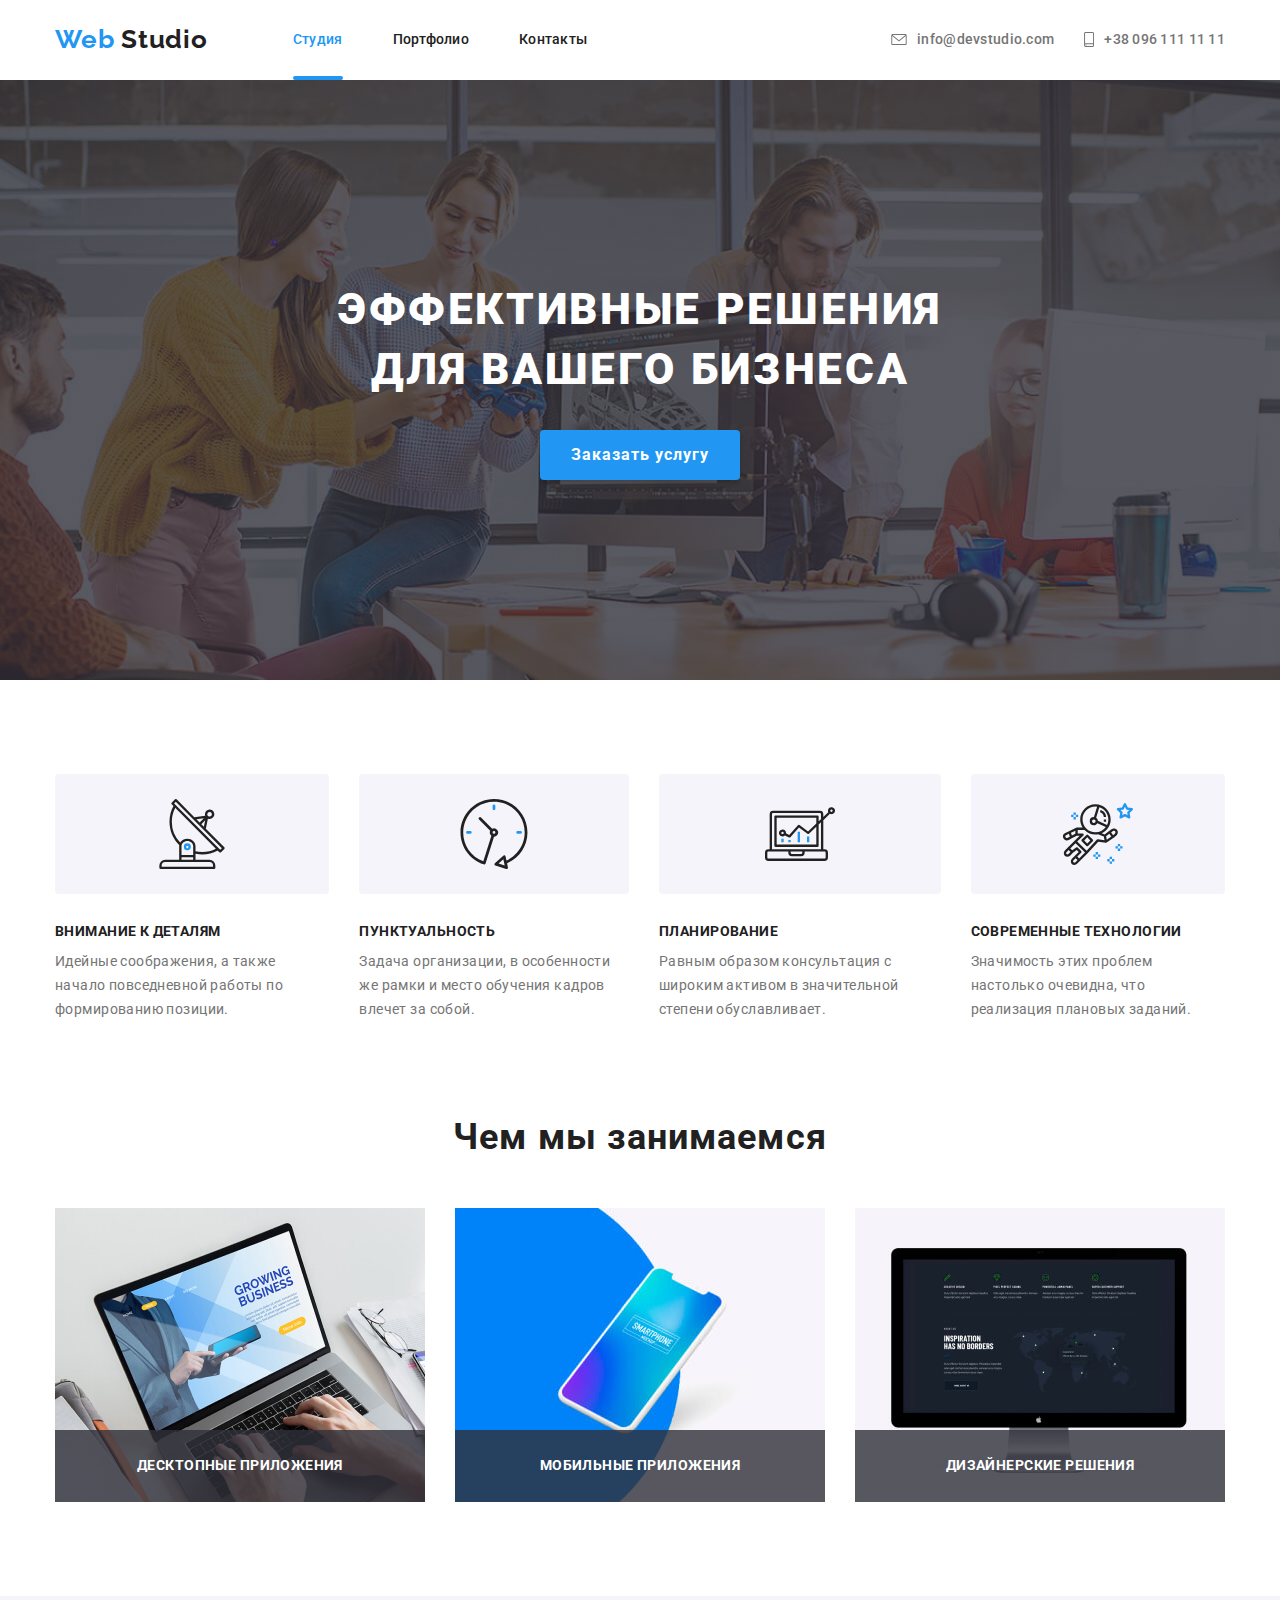
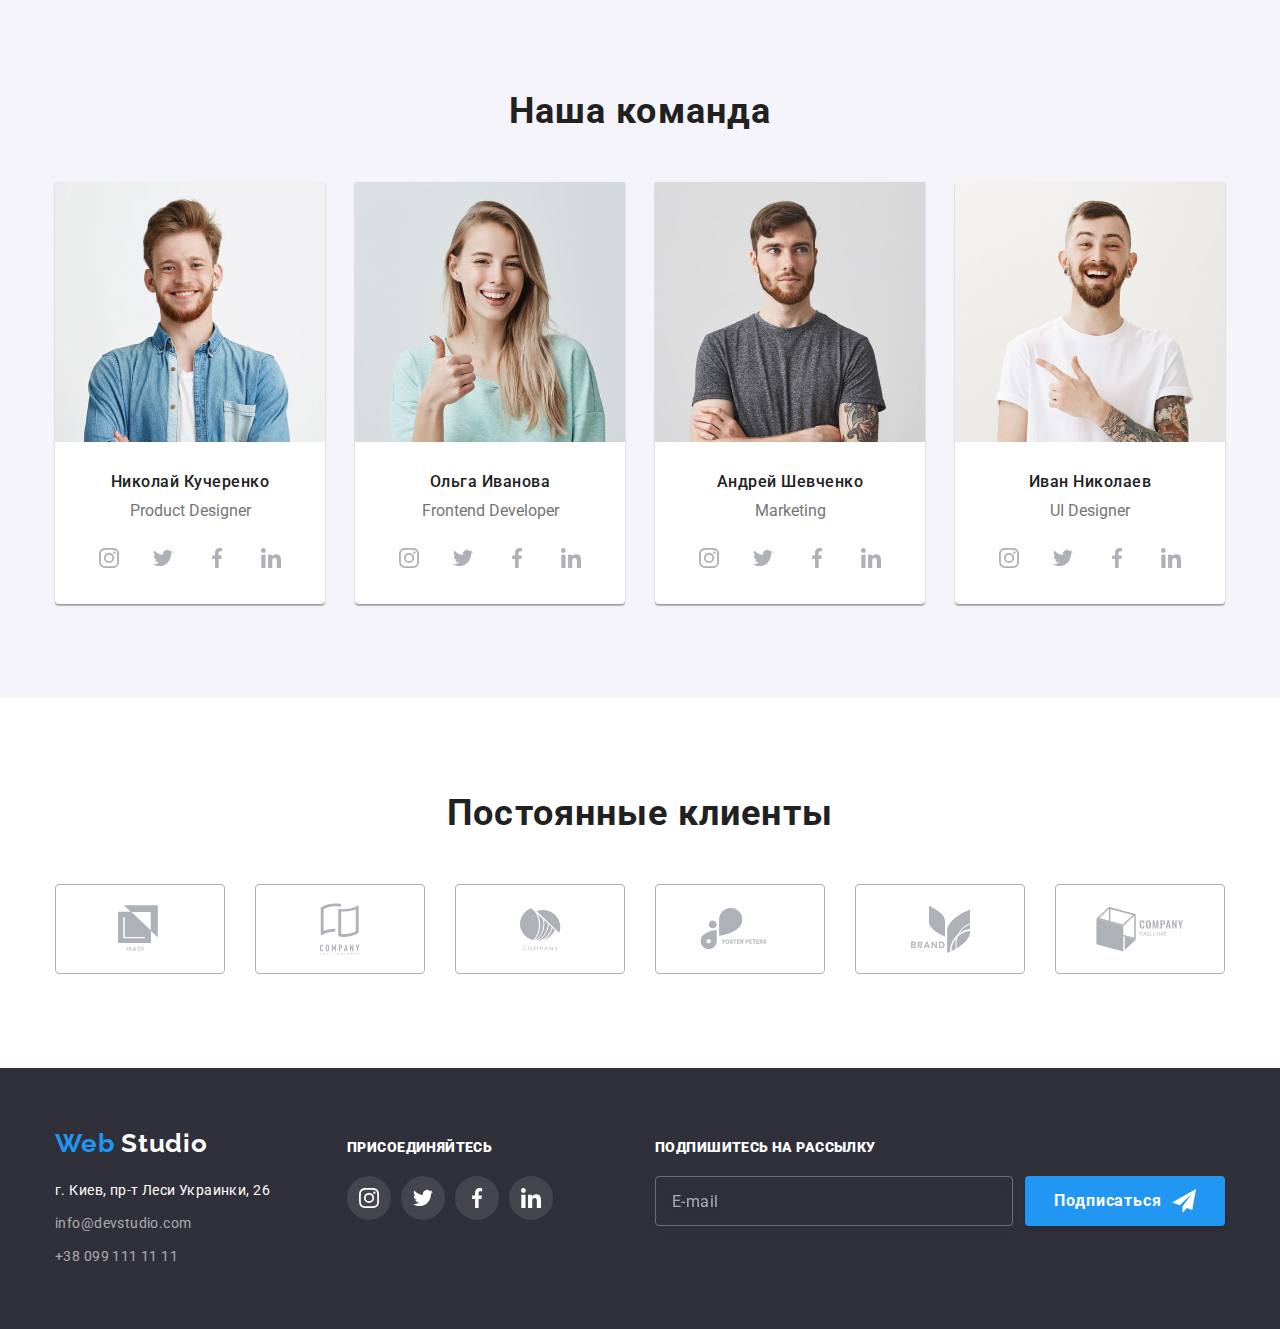
==== index.html @ d36d0fcc "Клонирует ДЗ 7" ====
<!DOCTYPE html>
<html lang="ru">
  <head>
    <meta charset="UTF-8" />
    <meta name="viewport" content="width=device-width, initial-scale=1.0" />
    <title>Web Studio</title>
    <link
      href="https://fonts.googleapis.com/css2?family=Raleway:wght@700&family=Roboto:wght@400;500;700;900&display=swap"
      rel="stylesheet"
    />
    <link rel="stylesheet" href="./css/main.min.css" />

  </head>
  <body>
    <!--Шапка сайта-->
    <header class="header">
      <div class="container">
        <nav class="navigation">
          <a class="logo link" href="./index.html">
            <span lang="en"
              ><span class="logo-accent">Web</span> Studio</span
            ></a
          >
          <ul class="nav-list list">
            <li class="nav-list-item">
              <a class="nav-list-link link  current" href="./index.html"
                >Студия</a
              >
            </li>
            <li class="nav-list-item">
              <a class="nav-list-link link" href="./portfolio.html"
                >Портфолио</a
              >
            </li>
            <li class="nav-list-item">
              <a class="nav-list-link link" href="./contacts.html">Контакты</a>
            </li>
          </ul>
        </nav>
        <address class="header-adress">
          <ul class="header-adress-list list">
            <li class="header-adress-list-item">
              <a
                class="header-adress-list-item-link link"
                href="mailto:info@devstudio.com"
              >
                  <svg class="header-adress-icon mail">
                  <use href="./images/icons/sprite.svg#icon-envelope"></use>
                </svg>
             
                info@devstudio.com</a
              >
            </li>
            <li class="header-adress-list-item">
              <a
                class="header-adress-list-item-link link"
                href="tel:+380961111111"
              >
              <svg class="header-adress-icon mob">
                <use href="./images/icons/sprite.svg#icon-smartphone"></use>
              </svg>
                           +38 096 111 11 11</a
              >
            </li>
          </ul>
        </address>
      </div>
    </header>

    <main>
      <!--HERO секция-->
      <section class="hero">
        <div class="container">
          <h1 class="hero-title">
            Эффективные решения для вашего бизнеса
          </h1>
          <button data-modal-open class="modal-btn" type="button">Заказать услугу</button>
                 </div>
      </section>
      <!--Секция характерных черт-->
      <section class="features">
        <div class="container">
          <h2 class="title" hidden>Характерные черты</h2>
          <ul class="features-list list">
            <li class="features-list-item">
              <div class="features-list-item-block">
              <svg class="features-list-item-block-icon"><use href="./images/icons/sprite.svg#icon-antenna"></use></svg></div>
              <h3 class="subtitle">Внимание к деталям</h3>
              <p class="description">
                Идейные соображения, а также начало повседневной работы по
                формированию позиции.
              </p>
            </li>
            <li class="features-list-item">
              <div class="features-list-item-block">
                <svg class="features-list-item-block-icon"><use href="./images/icons/sprite.svg#icon-clock"></use></svg></div>
              <h3 class="subtitle">Пунктуальность</h3>
              <p class="description">
                Задача организации, в особенности же рамки и место обучения
                кадров влечет за собой.
              </p>
            </li>
            <li class="features-list-item">
              <div class="features-list-item-block">
                <svg class="features-list-item-block-icon"><use href="./images/icons/sprite.svg#icon-diagram"></use></svg></div>
              <h3 class="subtitle">Планирование</h3>
              <p class="description">
                Равным образом консультация с широким активом в значительной
                степени обуславливает.
              </p>
            </li>
            <li class="features-list-item">
              <div class="features-list-item-block">
                <svg class="features-list-item-block-icon"><use href="./images/icons/sprite.svg#icon-astronaut"></use></svg></div>
              <h3 class="subtitle">Современные технологии</h3>
              <p class="description">
                Значимость этих проблем настолько очевидна, что реализация
                плановых заданий.
              </p>
            </li>
          </ul>
        </div>
      </section>
      <!--Секция специализации-->
      <section class="specialization">
        <div class="container">
          <h2 class="title">Чем мы занимаемся</h2>
          <ul class="specialization-list list">
            <li class="specialization-list-item">
              <!--Переход на портфолио "Десктопные приложения"-->
              <a
                class="specialization-list-item-link link"
                href=""
                aria-label="ссылка на портфолио десктопных приложений"
              >
                <img
                  src="./images/specialization/desktop-applications.jpg"
                  alt=""
                  width="370"
                  height="294"
                />
                <p class="subtitle">Десктопные приложения</p>
              </a>
            </li>
            <li class="specialization-list-item">
              <!--Переход на портфолио "Мобильные приложения"-->
              <a
                class="specialization-list-item-link link"
                href=""
                aria-label="ссылка на портфолио мобильных приложений"
              >
                <img
                  src="./images/specialization/mobile-applications.jpg"
                  alt=""
                  width="370"
                  height="294"
                />
                <p class="subtitle">Мобильные приложения</p>
              </a>
            </li>
            <li class="specialization-list-item">
              <!--Переход на портфолио "Дизайн"-->
              <a
                class="specialization-list-item-link link"
                href=""
                aria-label="ссылка на портфолио дизайна"
              >
                <img
                  src="./images/specialization/design-solutions.jpg"
                  alt=""
                  width="370"
                  height="294"
                />
                <p class="subtitle">Дизайнерские решения</p>
              </a>
            </li>
          </ul>
        </div>
      </section>
      <!--Секция команды-->
      <section class="team">
        <div class="container">
          <h2 class="title">Наша команда</h2>
          <ul class="team-list list">
            <li class="team-list-item">
              <img
                class="team-list-item-photo"
                src="./images/team/product-designer.jpg"
                alt="фотография продакт дизайнера"
                width="270"
                height="260"
              />
              <h3 class="subtitle">Николай Кучеренко</h3>
              <p class="description" lang="en">Product Designer</p>
              <!--Блок социальных ссылок-->
              <ul class="team-list-item-social-list social-list list">
                <li class="team-list-item-social-list-item social-list-item">
                  <a
                    class="team-list-item-social-list-link link"
                    href=""
                    aria-label="ссылка на инстагам"
                  >
                    <div class="social-list-link-block team-social-list-link-block"> <svg class="social-list-link-icons team-social-list-link-icons"> <use href="./images/icons/sprite.svg#icon-instagram"></use></svg></div>
                  </a>
                </li>
                <li class="team-list-item-social-list-item social-list-item">
                  <a
                    class="team-list-item-social-list-link link"
                    href=""
                    aria-label="ссылка на твиттер"
                  >
                    <div class="social-list-link-block team-social-list-link-block"><svg class="social-list-link-icons team-social-list-link-icons"> <use href="./images/icons/sprite.svg#icon-twitter"></use></svg></div>
                  </a>
                </li>
                <li class="team-list-item-social-list-item social-list-item">
                  <a
                    class="team-list-item-social-list-link link"
                    href=""
                    aria-label="ссылка на фейсбук"
                  >
                    <div class="social-list-link-block team-social-list-link-block"><svg class="social-list-link-icons team-social-list-link-icons"> <use href="./images/icons/sprite.svg#icon-facebook"></use></svg></div>
                  </a>
                </li>
                <li class="team-list-item-social-list-item social-list-item">
                  <a
                    class="team-list-item-social-list-link link"
                    href=""
                    aria-label="ссылка на линкт-ин"
                  >
                    <div class="social-list-link-block team-social-list-link-block"><svg class="social-list-link-icons team-social-list-link-icons"> <use href="./images/icons/sprite.svg#icon-linkedin"></use></svg></div>
                  </a>
                </li>
              </ul>
            </li>
            <li class="team-list-item">
              <img
                class="team-list-item-photo"
                src="./images/team/frontend-developer.jpg"
                alt="фотография фронтэнд разработчика"
                width="270"
                height="260"
              />
              <h3 class="subtitle">Ольга Иванова</h3>
              <p class="description" lang="en">Frontend Developer</p>
              <!--Блок социальных ссылок-->
              <ul class="team-list-item-social-list social-list list">
                <li class="team-list-item-social-list-item social-list-item">
                  <a
                    class="team-list-item-social-list-link link"
                    href=""
                    aria-label="ссылка на инстагам"
                  >
                    <div class="social-list-link-block team-social-list-link-block"> <svg class="social-list-link-icons team-social-list-link-icons"> <use href="./images/icons/sprite.svg#icon-instagram"></use></svg></div>
                  </a>
                </li>
                <li class="team-list-item-social-list-item social-list-item">
                  <a
                    class="team-list-item-social-list-link link"
                    href=""
                    aria-label="ссылка на твиттер"
                  >
                    <div class="social-list-link-block team-social-list-link-block"><svg class="social-list-link-icons team-social-list-link-icons"> <use href="./images/icons/sprite.svg#icon-twitter"></use></svg></div>
                  </a>
                </li>
                <li class="team-list-item-social-list-item social-list-item">
                  <a
                    class="team-list-item-social-list-link link"
                    href=""
                    aria-label="ссылка на фейсбук"
                  >
                    <div class="social-list-link-block team-social-list-link-block"><svg class="social-list-link-icons team-social-list-link-icons"> <use href="./images/icons/sprite.svg#icon-facebook"></use></svg></div>
                  </a>
                </li>
                <li class="team-list-item-social-list-item social-list-item">
                  <a
                    class="team-list-item-social-list-link link"
                    href=""
                    aria-label="ссылка на линкт-ин"
                  >
                    <div class="social-list-link-block team-social-list-link-block"><svg class="social-list-link-icons team-social-list-link-icons"> <use href="./images/icons/sprite.svg#icon-linkedin"></use></svg></div>
                  </a>
                </li>
              </ul>
            </li>
            <li class="team-list-item">
              <img
                class="team-list-item-photo"
                src="./images/team/marketing.jpg"
                alt="фотография маркетинг менеджера"
                width="270"
                height="260"
              />
              <h3 class="subtitle">Андрей Шевченко</h3>
              <p class="description" lang="en">Marketing</p>
              <!--Блок социальных ссылок-->
              <ul class="team-list-item-social-list social-list list">
                <li class="team-list-item-social-list-item social-list-item">
                  <a
                    class="team-list-item-social-list-link link"
                    href=""
                    aria-label="ссылка на инстагам"
                  >
                    <div class="social-list-link-block team-social-list-link-block"> <svg class="social-list-link-icons team-social-list-link-icons"> <use href="./images/icons/sprite.svg#icon-instagram"></use></svg></div>
                  </a>
                </li>
                <li class="team-list-item-social-list-item social-list-item">
                  <a
                    class="team-list-item-social-list-link link"
                    href=""
                    aria-label="ссылка на твиттер"
                  >
                    <div class="social-list-link-block team-social-list-link-block"><svg class="social-list-link-icons team-social-list-link-icons"> <use href="./images/icons/sprite.svg#icon-twitter"></use></svg></div>
                  </a>
                </li>
                <li class="team-list-item-social-list-item social-list-item">
                  <a
                    class="team-list-item-social-list-link link"
                    href=""
                    aria-label="ссылка на фейсбук"
                  >
                    <div class="social-list-link-block team-social-list-link-block"><svg class="social-list-link-icons team-social-list-link-icons"> <use href="./images/icons/sprite.svg#icon-facebook"></use></svg></div>
                  </a>
                </li>
                <li class="team-list-item-social-list-item social-list-item">
                  <a
                    class="team-list-item-social-list-link link"
                    href=""
                    aria-label="ссылка на линкт-ин"
                  >
                    <div class="social-list-link-block team-social-list-link-block"><svg class="social-list-link-icons team-social-list-link-icons"> <use href="./images/icons/sprite.svg#icon-linkedin"></use></svg></div>
                  </a>
                </li>
              </ul>
            </li>
            <li class="team-list-item">
              <img
                class="team-list-item-photo"
                src="./images/team/UI-designer.jpg"
                alt="фотография ю-ай дизайнера"
                width="270"
                height="260"
              />
              <h3 class="subtitle">Иван Николаев</h3>
              <p class="description" lang="en">UI Designer</p>
              <!--Блок социальных ссылок-->
              <ul class="team-list-item-social-list social-list list">
                <li class="team-list-item-social-list-item social-list-item">
                  <a
                    class="team-list-item-social-list-link link"
                    href=""
                    aria-label="ссылка на инстагам"
                  >
                    <div class="social-list-link-block team-social-list-link-block"> <svg class="social-list-link-icons team-social-list-link-icons"> <use href="./images/icons/sprite.svg#icon-instagram"></use></svg></div>
                  </a>
                </li>
                <li class="team-list-item-social-list-item social-list-item">
                  <a
                    class="team-list-item-social-list-link link"
                    href=""
                    aria-label="ссылка на твиттер"
                  >
                    <div class="social-list-link-block team-social-list-link-block"><svg class="social-list-link-icons team-social-list-link-icons"> <use href="./images/icons/sprite.svg#icon-twitter"></use></svg></div>
                  </a>
                </li>
                <li class="team-list-item-social-list-item social-list-item">
                  <a
                    class="team-list-item-social-list-link link"
                    href=""
                    aria-label="ссылка на фейсбук"
                  >
                    <div class="social-list-link-block team-social-list-link-block"><svg class="social-list-link-icons team-social-list-link-icons"> <use href="./images/icons/sprite.svg#icon-facebook"></use></svg></div>
                  </a>
                </li>
                <li class="team-list-item-social-list-item social-list-item">
                  <a
                    class="team-list-item-social-list-link link"
                    href=""
                    aria-label="ссылка на линкт-ин"
                  >
                    <div class="social-list-link-block team-social-list-link-block"><svg class="social-list-link-icons team-social-list-link-icons"> <use href="./images/icons/sprite.svg#icon-linkedin"></use></svg></div>
                  </a>
                </li>
              </ul>
            </li>
          </ul>
        </div>
      </section>
      <!--Секция постоянных клиентов-->
      <section class="customers">
        <div class="container">
          <h2 class="title">Постоянные клиенты</h2>
          <ul class="customers-list list">
                        <li class="customers-list-item">
              <a
                class="customers-list-item-link link"
                href=""
                target="_blank"
                aria-label="переход на сайт компании я энд ко"
                ><div class="customers-list-item-link-block"><svg class="customers-list-item-link-block-icon logo-1"><use href="./images/icons/sprite.svg#icon-customer-logo-1"></use></svg></div>
              </a>
            </li>
            <li class="customers-list-item">
              <a
                class="customers-list-item-link link"
                href=""
                target="_blank"
                aria-label="переход на сайт тэглайн хиэ кампани"
                ><div class="customers-list-item-link-block"><svg class="customers-list-item-link-block-icon logo-2"><use href="./images/icons/sprite.svg#icon-customer-logo-2"></use></svg></div
              ></a>
            </li>
            <li class="customers-list-item">
              <a
                class="customers-list-item-link link"
                href=""
                target="_blank"
                aria-label="переход на сайт кампани"
                ><div class="customers-list-item-link-block"><svg class="customers-list-item-link-block-icon logo-3"><use href="./images/icons/sprite.svg#icon-customer-logo-3"></use></svg></div
              ></a>
            </li>
            <li class="customers-list-item">
              <a
                class="customers-list-item-link link"
                href=""
                target="_blank"
                aria-label="переход на сайт компании фостер питерс"
                ><div class="customers-list-item-link-block"><svg class="customers-list-item-link-block-icon logo-4"><use href="./images/icons/sprite.svg#icon-customer-logo-4"></use></svg></div
              ></a>
            </li>
            <li class="customers-list-item">
              <a
                class="customers-list-item-link link"
                href=""
                target="_blank"
                aria-label="переход на сайт компании брэнд"
                ><div class="customers-list-item-link-block"><svg class="customers-list-item-link-block-icon logo-5"><use href="./images/icons/sprite.svg#icon-customer-logo-5"></use></svg></div
              ></a>
            </li>
            <li class="customers-list-item">
              <a
                class="customers-list-item-link link"
                href=""
                target="_blank"
                aria-label="переход на сайт тэг лайн кампани"
                ><div class="customers-list-item-link-block"><svg class="customers-list-item-link-block-icon logo-6"><use href="./images/icons/sprite.svg#icon-customer-logo-6"></use></svg></div
              ></a>
            </li>
          </ul>
        </div>
      </section>
    </main>
    <!--Подвал сайта-->
    <footer class="footer">
      <div class="container">
        <div class="footer-contact">
          <p class="footer-contact-logo">
            <a class="logo link" href="./index.html">
              <span lang="en"
                ><span class="logo-accent"> Web </span> Studio</span
              ></a
            >
          </p>
          <address class="footer-contact-adress">
            <ul class="footer-contact-adress-list list">
              <li class="footer-contact-adress-list-item">
                <a
                  class="footer-contact-adress-list-item-link link map"
                  href="https://goo.gl/maps/14YRCTS7XbWE6uxf6"
                  target="_blank"
                  >г. Киев, пр-т Леси Украинки, 26</a
                >
              </li>
              <li class="footer-contact-adress-list-item">
                <a
                  class="footer-contact-adress-list-item-link link"
                  href="mailto:info@devstudio.com"
                  lang="en"
                >
                  info@devstudio.com</a
                >
              </li>
              <li class="footer-contact-adress-list-item">
                <a
                  class="footer-contact-adress-list-item-link link"
                  href="tel:+380961111111"
                >
                  +38 099 111 11 11</a
                >
              </li>
            </ul>
          </address>
        </div>
        <div class="footer-social">
          <p class="title"><b>присоединяйтесь</b></p>
          <!--Блок социальных ссылок-->
          <ul class="footer-social-list social-list list">
            <li class="footer-social-list-item social-list-item">
              <a
                class="footer-social-list-item-link link"
                href=""
                aria-label="ссылка на инстагам"
              >
                <div
                  class="footer-social-list-item-link-block social-list-link-block"
                ><svg class="footer-social-list-link-icons social-list-link-icons"> <use href="./images/icons/sprite.svg#icon-instagram"></use></svg></div>
              </a>
            </li>
            <li class="footer-social-list-item social-list-item">
              <a
                class="footer-social-list-item-link link"
                href=""
                aria-label="ссылка на твиттер"
              >
                <div
                  class="footer-social-list-item-link-block social-list-link-block"
                ><svg class="footer-social-list-link-icons social-list-link-icons"> <use href="./images/icons/sprite.svg#icon-twitter"></use></svg></div>
              </a>
            </li>
            <li class="footer-social-list-item social-list-item">
              <a
                class="footer-social-list-item-link link"
                href=""
                aria-label="ссылка на фейсбук"
              >
                <div class="footer-social-list-item-link-block social-list-link-block"><svg class="footer-social-list-link-icons social-list-link-icons"> <use href="./images/icons/sprite.svg#icon-facebook"></use></svg></div>
              </a>
            </li>
            <li class="footer-social-list-item social-list-item">
              <a
                class="footer-social-list-item-link link"
                href=""
                aria-label="ссылка на линкт-ин"
              >
                <div class="footer-social-list-item-link-block social-list-link-block"><svg class="footer-social-list-link-icons social-list-link-icons"> <use href="./images/icons/sprite.svg#icon-linkedin"></use></svg></div>
              </a>
            </li>
          </ul>
        </div>
        <div class="footer-sign">
          <form action="#" class="form-sign">
            <label class="form-sign-label title" for="sign-mail">
              <b>Подпишитесь на рассылку</b> </label>
              <div class="form-sign-input-wrapper">
              <input class="form-sign-input" type="email" name="sign-mail" id="sign-mail" placeholder="E-mail" autocomplete="on" required>
              <button type="submit" class="modal-btn form-sign-btn">Подписаться
                <svg class="sign-btn-send-icon"><use href="./images/icons/sprite.svg#icon-send"></use></svg>
              </button>
            </div>
            </form>
          </div>
      </div>
    </footer>
    <!--Форма обратной связи-->
    <div data-modal class="backdrop is-hidden">
    <div class="form-layout">
      <button data-modal-close class="modal-close-btn" type="button">
        <svg class="close-icon">
<use href="./images/icons/sprite.svg#icon-close"></use>
</svg>
</button>
                     <form class="contact-form" action="#" autocomplete="on">
            
        <b class="contact-form-title">Оставьте свои данные, мы вам перезвоним</b>
                <div class="modal-form-input-wrapper">
                <input class="form-input name" type="text" name="user-name" id="user-name" minlength="2"  maxlength="40" placeholder=" " required autofocus> 
        <label class="form-label" for="user-name">Имя*</label>
        <svg class="form-label-icon"><use href="./images/icons/sprite.svg#icon-name-form"></use></svg>
        </div>
        <div class="modal-form-input-wrapper">
         
        <input class="form-input" type="tel" name="tel" id="tel" placeholder=" " required>
        <label class="form-label" for="tel"> 
          Телефон*</label>
          <svg class="form-label-icon"><use href="./images/icons/sprite.svg#icon-phone-form"></use></svg>
      </div> 
        <div class="modal-form-input-wrapper">
                 <input class="form-input" type="email" name="mail" id="mail" placeholder=" " required>
        <label class="form-label" for="mail"> Почта*</label>
        <svg class="form-label-icon"><use href="./images/icons/sprite.svg#icon-email-form"></use></svg>
      </div>
              <textarea name="form-comment" class="form-comment" placeholder="Комментарий" autocomplete="off"></textarea>
              <label class="form-agreement-label">
        <input class="form-checkbox" type="checkbox" name="agreement" value="accept-agreement"> 
        <span class="form-custom-checkbox">
          <svg class="checkbox-icon"><use href="./images/icons/sprite.svg#icon-checkbox"></use></svg>
                  </span>
         
        <span class="agreement">Соглашаюсь с рассылкой и принимаю 
        <a href="#"> Условия договора</a></span>
      </label>
               <button class="modal-btn" type="submit">Отправить</button>
                   </form>
    </div>
                      </div>
      <!-- Скрипт для кнопок формы -->
  <script src="./js/modal.js"></script>
  </body>
</html>
---- css/main.min.css ----
/*! normalize.css v8.0.1 | MIT License | github.com/necolas/normalize.css */html{line-height:1.15;-webkit-text-size-adjust:100%}body{margin:0}main{display:block}h1{font-size:2em;margin:0.67em 0}hr{box-sizing:content-box;height:0;overflow:visible}pre{font-family:monospace, monospace;font-size:1em}a{background-color:transparent}abbr[title]{border-bottom:none;text-decoration:underline;text-decoration:underline dotted}b,strong{font-weight:bolder}code,kbd,samp{font-family:monospace, monospace;font-size:1em}small{font-size:80%}sub,sup{font-size:75%;line-height:0;position:relative;vertical-align:baseline}sub{bottom:-0.25em}sup{top:-0.5em}img{border-style:none}button,input,optgroup,select,textarea{font-family:inherit;font-size:100%;line-height:1.15;margin:0}button,input{overflow:visible}button,select{text-transform:none}button,[type="button"],[type="reset"],[type="submit"]{-webkit-appearance:button}button::-moz-focus-inner,[type="button"]::-moz-focus-inner,[type="reset"]::-moz-focus-inner,[type="submit"]::-moz-focus-inner{border-style:none;padding:0}button:-moz-focusring,[type="button"]:-moz-focusring,[type="reset"]:-moz-focusring,[type="submit"]:-moz-focusring{outline:1px dotted ButtonText}fieldset{padding:0.35em 0.75em 0.625em}legend{box-sizing:border-box;color:inherit;display:table;max-width:100%;padding:0;white-space:normal}progress{vertical-align:baseline}textarea{overflow:auto}[type="checkbox"],[type="radio"]{box-sizing:border-box;padding:0}[type="number"]::-webkit-inner-spin-button,[type="number"]::-webkit-outer-spin-button{height:auto}[type="search"]{-webkit-appearance:textfield;outline-offset:-2px}[type="search"]::-webkit-search-decoration{-webkit-appearance:none}::-webkit-file-upload-button{-webkit-appearance:button;font:inherit}details{display:block}summary{display:list-item}template{display:none}[hidden]{display:none}html{box-sizing:border-box}*,*::before,*::after{box-sizing:inherit}img{display:block}button:hover,button:focus,input:hover,input:focus,textarea:hover,textarea:focus,label:hover,label:focus{cursor:pointer}.form-input,.form-comment{display:block;width:100%;border:1px solid rgba(33,33,33,0.2);border-radius:4px;outline:none;font-size:14px;line-height:1.14;letter-spacing:0.01em;color:#757575;transition-property:border;transition-duration:250ms;transition-timing-function:cubic-bezier(0.4, 0, 0.2, 1);transition-delay:250ms}.form-input:focus,.form-input:hover,.form-input:not(:placeholder-shown),.form-comment:focus,.form-comment:hover,.form-comment:not(:placeholder-shown){border:1px solid #2196f3}body{background-color:#fff;font-family:"Roboto",sans-serif;font-size:14px;color:#757575}.container{width:1200px;padding-left:15px;padding-right:15px;margin-left:auto;margin-right:auto}.logo{font-family:"Raleway",sans-serif;font-weight:700;font-size:26px;line-height:1.19;letter-spacing:0.03em}.logo-accent{color:#2196f3}.title{margin-top:0px;margin-bottom:50px;font-weight:700;font-size:36px;line-height:1.17;text-align:center;letter-spacing:0.03em;color:#212121}.list{list-style:none;padding-left:0px;margin-top:0;margin-bottom:0}.link{display:block;font-style:normal;text-decoration:none}.link:hover,.link:focus{color:#2196f3}.modal-btn{height:50px;width:200px;border-radius:4px;box-shadow:0px 4px 4px rgba(0,0,0,0.15);border:0;font-weight:700;font-size:16px;line-height:1.88;text-align:center;letter-spacing:0.06em;color:#fff;background-color:#2196f3;transition-property:background;transition-duration:250ms;transition-timing-function:cubic-bezier(0.4, 0, 0.2, 1);transition-delay:250ms}.modal-btn:hover{outline:none}.backdrop{position:fixed;top:0;left:0;width:100%;height:100%;background-color:rgba(0,0,0,0.2);z-index:100;opacity:1;transition-property:opacity, visibility;transition-duration:250ms;transition-timing-function:cubic-bezier(0.4, 0, 0.2, 1);transition-delay:250ms}.backdrop.is-hidden{opacity:0;visibility:hidden;pointer-events:none}.form-layout{position:absolute;top:50%;left:50%;transform:translate(-50%, -50%) scale(1);transition-property:transform;transition-duration:250ms;transition-timing-function:cubic-bezier(0.4, 0, 0.2, 1);transition-delay:250ms;padding:40px;width:528px;height:581px;background:#fff;box-shadow:0px 1px 3px rgba(0,0,0,0.12),0px 1px 1px rgba(0,0,0,0.14),0px 2px 1px rgba(0,0,0,0.2);border-radius:4px}.backdrop.is-hidden .form-layout{transform:translate(-50%, -50%) scale(0.8)}.modal-close-btn{position:absolute;top:8px;right:8px;border:1px solid rgba(0,0,0,0.1);border-radius:50%;padding:0px;background-color:#fff;outline:none;width:30px;height:30px}.close-icon{display:block;width:18px;height:18px;margin:auto;fill:#000000;transition-property:fill;transition-duration:250ms;transition-timing-function:cubic-bezier(0.4, 0, 0.2, 1);transition-delay:250ms}.modal-close-btn:hover .close-icon,.modal-close-btn:focus .close-icon{fill:#2196f3}.form-checkbox{position:absolute;width:1px;height:1px;margin:-1px;border:0;padding:0;clip:rect(0 0 0 0);overflow:hidden}.form-custom-checkbox{display:flex;width:16px;height:15px;border:1.5px solid #212121;border-radius:2px;margin-right:8px;background-color:transparent;background-origin:border-box;background-position:1.5px 2.5px;background-repeat:no-repeat;background-size:13px 12px;transition-property:background-color, border;transition-duration:250ms;transition-timing-function:cubic-bezier(0.4, 0, 0.2, 1);transition-delay:250ms}.form-checkbox:checked+.form-custom-checkbox{border:transparent;background-color:#2196f3}.checkbox-icon{padding-left:1px;padding-right:1px;padding-top:2px;fill:#fff}.social-list{display:flex;justify-content:center;align-items:center}.social-list-item:not(:last-child){margin-right:10px}.social-list-link-block{display:flex;height:44px;width:44px;border-radius:50%;align-items:center;justify-content:center;transition-property:background-color;transition-duration:250ms;transition-timing-function:cubic-bezier(0.4, 0, 0.2, 1);transition-delay:250ms}.social-list-link-icons{width:20px;height:20px;transition-property:fill;transition-duration:250ms;transition-timing-function:cubic-bezier(0.4, 0, 0.2, 1);transition-delay:250ms}.form-sign-input-wrapper{display:flex}.form-sign-label{display:block}.form-sign-input{display:block;width:358px;height:50px;border:1px solid rgba(255,255,255,0.3);filter:drop-shadow(0px 4px 4px rgba(0,0,0,0.15));border-radius:4px;outline:none;padding-left:16px;background-color:transparent}.form-sign-input,.form-sign-input::placeholder{font-size:16px;line-height:1.25;letter-spacing:0.03em;color:rgba(255,255,255,0.6)}.form-sign-btn{display:flex;align-items:center;justify-content:center;margin-left:12px}.sign-btn-send-icon{width:24px;height:24px;fill:#fff;margin-left:10px}.header .container{display:flex;align-items:center;justify-content:space-between}.header .logo{padding-top:24px;padding-bottom:25px;margin-right:85px;color:#212121}.navigation{display:flex;align-items:center}.nav-list{display:flex;align-items:center}.nav-list-item:not(:last-child){margin-right:50px}.nav-list-link{position:relative;padding-top:32px;padding-bottom:32px;font-weight:500;font-size:14px;line-height:1.14;letter-spacing:0.02em;color:#212121;transition-property:color;transition-duration:250ms;transition-timing-function:cubic-bezier(0.4, 0, 0.2, 1);transition-delay:250ms}.current{color:#2196f3}.current::after{position:absolute;bottom:0;display:block;content:"";width:100%;height:4px;background:#2196f3;border-radius:2px}.header-adress-list{display:flex;align-items:center}.header-adress-list-item:not(:last-child){margin-right:30px}.header-adress-list-item-link{display:flex;align-items:center;padding-top:32px;padding-bottom:32px;font-weight:500;font-size:14px;line-height:1.14;letter-spacing:0.02em;color:#757575;transition-property:color;transition-duration:250ms;transition-timing-function:cubic-bezier(0.4, 0, 0.2, 1);transition-delay:250ms}.header-adress-list-item-link .mail{width:16px;height:11px}.header-adress-list-item-link .mob{width:10px;height:15px}.header-adress-icon{margin-right:10px;fill:#757575;transition-property:fill;transition-duration:250ms;transition-timing-function:cubic-bezier(0.4, 0, 0.2, 1);transition-delay:250ms}.header-adress-list-item-link:hover .header-adress-icon,.header-adress-list-item-link:focus .header-adress-icon{fill:#2196f3}.hero{background-color:rgba(47,48,58,0.8);background-image:linear-gradient(rgba(47,48,58,0.8), rgba(47,48,58,0.8)),url("../images/hero/hero.jpg");max-width:1600px;min-width:1200px;height:600px;background-repeat:no-repeat;background-position:center;background-size:cover;text-align:center;margin-left:auto;margin-right:auto}.hero .container{padding-top:200px;padding-bottom:200px;padding-left:250px;padding-right:250px;text-align:center}.hero .modal-btn:hover,.hero .modal-btn:focus{background:#188CE8}.hero-title{margin-top:0px;margin-bottom:30px;font-weight:900;font-size:44px;line-height:1.36;letter-spacing:0.06em;text-transform:uppercase;color:#fff}.contact-form{display:flex;justify-content:center;flex-direction:column}.contact-form .modal-btn{margin-left:auto;margin-right:auto}.contact-form .modal-btn:hover,.contact-form .modal-btn:focus{background:#188CE8}.contact-form-title{margin-bottom:30px;font-weight:700;font-size:20px;line-height:1.15;letter-spacing:0.03em;color:#212121}.modal-form-input-wrapper{position:relative;margin-bottom:28px}.modal-form-input-wrapper .name{text-transform:capitalize}.form-input{height:40px;padding-left:42px}.form-comment{height:120px;padding-left:16px;padding-top:12px;padding-right:16px;padding-bottom:12px;margin-bottom:20px;resize:none}.form-comment::placeholder{font-size:14px;line-height:1.14;letter-spacing:0.01em;color:#757575}.form-label{position:absolute;top:50%;left:42px;transform:translateY(-50%);font-size:14px;line-height:1.14;letter-spacing:0.01em;color:#757575;transition-property:transform, color, font-size;transition-duration:250ms;transition-timing-function:cubic-bezier(0.4, 0, 0.2, 1);transition-delay:250ms}.form-input:focus+.form-label,.form-input:not(:placeholder-shown)+.form-label{color:#2196f3;transform:translate(-26px, -39px);font-size:12px}.form-label-icon{position:absolute;left:16px;display:block;width:18px;height:18px;margin:auto;top:50%;transform:translateY(-50%);fill:#212121;transition-property:fill;transition-duration:250ms;transition-timing-function:cubic-bezier(0.4, 0, 0.2, 1);transition-delay:250ms}.form-input:focus ~ .form-label-icon,.form-input:not(:placeholder-shown) ~ .form-label-icon{fill:#2196f3}.form-agreement-label{display:flex;align-items:center;margin-bottom:30px;justify-content:center}.agreement{line-height:1.71px}.agreement a{color:#2196f3}.features .subtitle{font-weight:700;font-size:14px;line-height:1.14;letter-spacing:0.03em;text-transform:uppercase;margin-bottom:10px;margin-top:0px;color:#212121}.features .container{padding-top:94px;padding-bottom:47px}.features .description{line-height:1.71;letter-spacing:0.03em;margin-top:0px;margin-bottom:0px}.features-list{display:flex;align-items:center;justify-content:space-between}.features-list-item:not(:last-child){margin-right:30px}.features-list-item-block{display:flex;height:120px;border-radius:4px;background-color:#f5f4fa;margin-bottom:30px;justify-content:center;align-items:center}.features-list-item-block-icon{width:70px;height:70px;fill:#212121}.specialization .container{padding-top:47px;padding-bottom:94px}.specialization .title{margin-top:0px;margin-bottom:50px;font-weight:700;font-size:36px;line-height:1.17;text-align:center;letter-spacing:0.03em;color:#212121}.specialization .subtitle{position:absolute;bottom:0;width:100%;padding-top:28px;padding-bottom:28px;font-weight:700;font-size:14px;line-height:1.14;letter-spacing:0.03em;text-transform:uppercase;text-align:center;margin-bottom:0px;margin-top:0px;color:#fff;background-color:rgba(47,48,58,0.8);transition-property:background-color;transition-duration:250ms;transition-timing-function:cubic-bezier(0.4, 0, 0.2, 1);transition-delay:250ms}.specialization-list{display:flex;align-items:center;justify-content:space-between}.specialization-list-item:not(:last-child){margin-right:30px}.specialization-list-item-link{position:relative}.specialization-list-item-link:hover .subtitle,.specialization-list-item-link:focus .subtitle{background-color:rgba(33,150,243,0.9)}.team{background-color:#f5f4fa;min-width:1200px}.team .container{padding-top:94px;padding-bottom:94px}.team .subtitle{font-weight:500;font-size:16px;line-height:1.19;text-align:center;letter-spacing:0.03em;color:#212121;margin-top:0px;margin-bottom:10px}.team .description{margin-top:0px;margin-bottom:16px;font-size:16px;line-height:1.19;text-align:center}.team-list{display:flex;align-items:center;justify-content:space-between}.team-list-item{background-color:#fff;box-shadow:0px 2px 1px rgba(0,0,0,0.2),0px 1px 1px rgba(0,0,0,0.14),0px 1px 3px rgba(0,0,0,0.12);border-radius:0px 0px 4px 4px}.team-list-item:not(:last-child){margin-right:30px}.team-list-item-photo{margin-bottom:30px}.team-list-item-social-list{padding-bottom:24px}.team-social-list-link-block{background-color:none}.team-list-item-social-list-link:hover .team-social-list-link-block,.team-list-item-social-list-link:focus .team-social-list-link-block{background-color:#2196f3}.team-social-list-link-icons{fill:#afb1b8}.team-list-item-social-list-link:hover .team-social-list-link-icons,.team-list-item-social-list-link:focus .team-social-list-link-icons{fill:#fff}.customers .container{padding-top:94px;padding-bottom:94px}.customers-list{display:flex;justify-content:space-between;align-items:center}.customers-list-item:not(:last-child){margin-right:30px}.customers-list-item-link-block{display:flex;justify-content:center;align-items:center;width:170px;height:90px;border:1px solid #afb1b8;border-radius:4px;transition-property:border;transition-duration:250ms;transition-timing-function:cubic-bezier(0.4, 0, 0.2, 1);transition-delay:250ms}.customers-list-item-link:hover .customers-list-item-link-block,.customers-list-item-link:focus-within .customers-list-item-link-block{border:1px solid #2196f3}.customers-list-item-link-block .logo-1{width:44px;height:49px}.customers-list-item-link-block .logo-2{width:40px;height:52px}.customers-list-item-link-block .logo-3{width:41px;height:43px}.customers-list-item-link-block .logo-4{width:80px;height:42px}.customers-list-item-link-block .logo-5{width:59px;height:47px}.customers-list-item-link-block .logo-6{width:88px;height:45px}.customers-list-item-link-block-icon{fill:#afb1b8;transition-property:fill;transition-duration:250ms;transition-timing-function:cubic-bezier(0.4, 0, 0.2, 1);transition-delay:250ms}.customers-list-item-link:hover .customers-list-item-link-block-icon,.customers-list-item-link:focus .customers-list-item-link-block-icon{fill:#2196f3}.footer{background-color:#2f303a;min-width:1200px}.footer .container{padding-top:60px;padding-bottom:60px;display:flex;justify-content:space-between;align-items:baseline}.footer .title{margin-bottom:20px;text-align:left;font-weight:700;font-size:14px;line-height:1.14;letter-spacing:0.03em;text-transform:uppercase;color:#fff}.footer .logo{color:#fff}.footer-contact{margin-right:69px}.footer-contact-logo{margin-top:0px;margin-bottom:20px}.footer-contact-adress-list-item:not(:last-child){margin-bottom:9px}.footer-contact-adress-list-item-link{line-height:1.71;letter-spacing:0.03em;color:rgba(255,255,255,0.6);transition-property:color;transition-duration:250ms;transition-timing-function:cubic-bezier(0.4, 0, 0.2, 1);transition-delay:250ms}.footer-contact-adress-list-item-link:hover,.footer-contact-adress-list-item-link:focus{color:#2196f3}.footer-contact-adress-list-item-link.map{color:#fff}.footer-contact-adress-list-item-link.map:hover,.footer-contact-adress-list-item-link.map:focus{color:#2196f3}.footer-social{margin-right:94px}.footer-social-list-item-link-block{background-color:rgba(255,255,255,0.1)}.footer-social-list-item-link:hover .footer-social-list-item-link-block,.footer-social-list-item-link:focus .footer-social-list-item-link-block{background-color:#2196f3}.footer-social-list-link-icons{fill:#fff}
/*# sourceMappingURL=main.min.css.map */
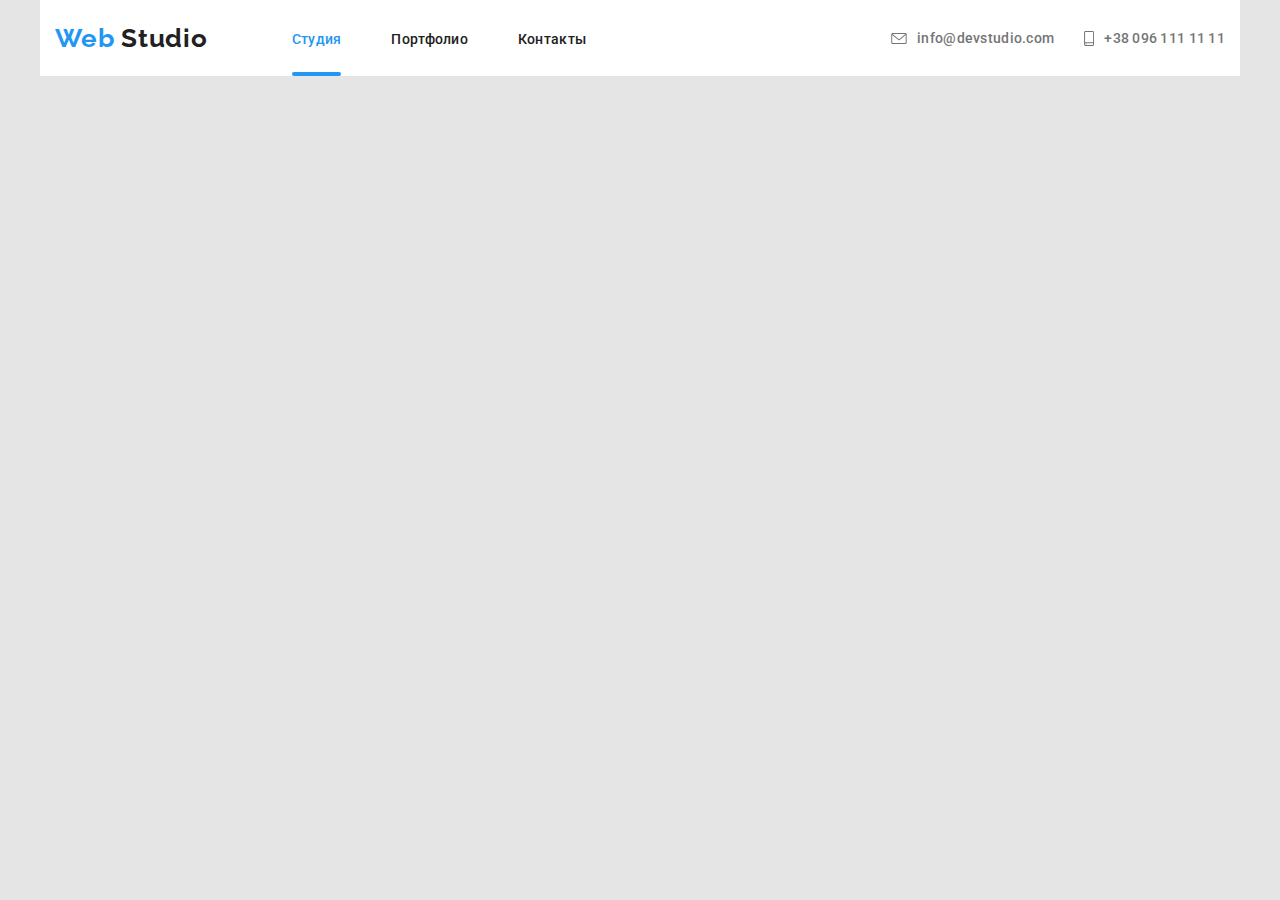
==== commit 7fc2a77f: "Поддерживает адаптивный хедер" ====
--- a/index.html
+++ b/index.html
@@ -13,27 +13,35 @@
   </head>
   <body>
     <!--Шапка сайта-->
-    <header class="header">
+        <header class="header">
       <div class="container">
+        <div class="header-wrapper">
+        <a class="logo link" href="./index.html">
+          <span lang="en">
+            <span class="logo-accent">Web</span> Studio</span
+          ></a>
+<button class="burger-btn" type="button" aria-expanded="false" aria-controls="menu-wrapper" data-menu-button>
+    <svg class="header-burger-wrapper">
+    <use  class="header-burger-icon" href="./images/icons/sprite.svg#icon-burger"></use>
+    <use class="header-burger-close-icon" href="./images/icons/sprite.svg#icon-burger-close"></use>
+  </svg> 
+</button>
+</div>
+<div class="menu-wrapper" data-menu>
         <nav class="navigation">
-          <a class="logo link" href="./index.html">
-            <span lang="en"
-              ><span class="logo-accent">Web</span> Studio</span
-            ></a
-          >
-          <ul class="nav-list list">
+                  <ul class="nav-list list">
             <li class="nav-list-item">
-              <a class="nav-list-link link  current" href="./index.html"
-                >Студия</a
+              <a class="nav-list-link link" href="./index.html"
+                > <span class="current nav-list-link-text">Студия</span></a
               >
             </li>
             <li class="nav-list-item">
               <a class="nav-list-link link" href="./portfolio.html"
-                >Портфолио</a
+                > <span class="nav-list-link-text">Портфолио</span></a
               >
             </li>
             <li class="nav-list-item">
-              <a class="nav-list-link link" href="./contacts.html">Контакты</a>
+              <a class="nav-list-link link" href="./contacts.html"><span class="nav-list-link-text">Контакты</span></a>
             </li>
           </ul>
         </nav>
@@ -66,19 +74,18 @@
         </address>
       </div>
     </header>
-
     <main>
       <!--HERO секция-->
-      <section class="hero">
+      <!-- <section class="hero">
         <div class="container">
           <h1 class="hero-title">
             Эффективные решения для вашего бизнеса
           </h1>
           <button data-modal-open class="modal-btn" type="button">Заказать услугу</button>
                  </div>
-      </section>
+      </section> -->
       <!--Секция характерных черт-->
-      <section class="features">
+      <!-- <section class="features">
         <div class="container">
           <h2 class="title" hidden>Характерные черты</h2>
           <ul class="features-list list">
@@ -120,15 +127,15 @@
             </li>
           </ul>
         </div>
-      </section>
+      </section> -->
       <!--Секция специализации-->
-      <section class="specialization">
+      <!-- <section class="specialization">
         <div class="container">
           <h2 class="title">Чем мы занимаемся</h2>
           <ul class="specialization-list list">
             <li class="specialization-list-item">
               <!--Переход на портфолио "Десктопные приложения"-->
-              <a
+              <!-- <a
                 class="specialization-list-item-link link"
                 href=""
                 aria-label="ссылка на портфолио десктопных приложений"
@@ -144,7 +151,7 @@
             </li>
             <li class="specialization-list-item">
               <!--Переход на портфолио "Мобильные приложения"-->
-              <a
+              <!-- <a
                 class="specialization-list-item-link link"
                 href=""
                 aria-label="ссылка на портфолио мобильных приложений"
@@ -160,7 +167,7 @@
             </li>
             <li class="specialization-list-item">
               <!--Переход на портфолио "Дизайн"-->
-              <a
+              <!-- <a
                 class="specialization-list-item-link link"
                 href=""
                 aria-label="ссылка на портфолио дизайна"
@@ -176,9 +183,9 @@
             </li>
           </ul>
         </div>
-      </section>
+      </section>  --> 
       <!--Секция команды-->
-      <section class="team">
+      <!-- <section class="team">
         <div class="container">
           <h2 class="title">Наша команда</h2>
           <ul class="team-list list">
@@ -193,7 +200,7 @@
               <h3 class="subtitle">Николай Кучеренко</h3>
               <p class="description" lang="en">Product Designer</p>
               <!--Блок социальных ссылок-->
-              <ul class="team-list-item-social-list social-list list">
+              <!-- <ul class="team-list-item-social-list social-list list">
                 <li class="team-list-item-social-list-item social-list-item">
                   <a
                     class="team-list-item-social-list-link link"
@@ -241,9 +248,9 @@
                 height="260"
               />
               <h3 class="subtitle">Ольга Иванова</h3>
-              <p class="description" lang="en">Frontend Developer</p>
+              <p class="description" lang="en">Frontend Developer</p> -->
               <!--Блок социальных ссылок-->
-              <ul class="team-list-item-social-list social-list list">
+              <!-- <ul class="team-list-item-social-list social-list list">
                 <li class="team-list-item-social-list-item social-list-item">
                   <a
                     class="team-list-item-social-list-link link"
@@ -293,7 +300,7 @@
               <h3 class="subtitle">Андрей Шевченко</h3>
               <p class="description" lang="en">Marketing</p>
               <!--Блок социальных ссылок-->
-              <ul class="team-list-item-social-list social-list list">
+              <!-- <ul class="team-list-item-social-list social-list list">
                 <li class="team-list-item-social-list-item social-list-item">
                   <a
                     class="team-list-item-social-list-link link"
@@ -343,7 +350,7 @@
               <h3 class="subtitle">Иван Николаев</h3>
               <p class="description" lang="en">UI Designer</p>
               <!--Блок социальных ссылок-->
-              <ul class="team-list-item-social-list social-list list">
+              <!-- <ul class="team-list-item-social-list social-list list">
                 <li class="team-list-item-social-list-item social-list-item">
                   <a
                     class="team-list-item-social-list-link link"
@@ -384,9 +391,9 @@
             </li>
           </ul>
         </div>
-      </section>
+      </section>  --> 
       <!--Секция постоянных клиентов-->
-      <section class="customers">
+      <!-- <section class="customers">
         <div class="container">
           <h2 class="title">Постоянные клиенты</h2>
           <ul class="customers-list list">
@@ -446,10 +453,10 @@
             </li>
           </ul>
         </div>
-      </section>
+      </section> -->
     </main>
     <!--Подвал сайта-->
-    <footer class="footer">
+    <!-- <footer class="footer">
       <div class="container">
         <div class="footer-contact">
           <p class="footer-contact-logo">
@@ -492,7 +499,7 @@
         <div class="footer-social">
           <p class="title"><b>присоединяйтесь</b></p>
           <!--Блок социальных ссылок-->
-          <ul class="footer-social-list social-list list">
+          <!-- <ul class="footer-social-list social-list list">
             <li class="footer-social-list-item social-list-item">
               <a
                 class="footer-social-list-item-link link"
@@ -548,9 +555,9 @@
             </form>
           </div>
       </div>
-    </footer>
+    </footer> -->
     <!--Форма обратной связи-->
-    <div data-modal class="backdrop is-hidden">
+    <!-- <div data-modal class="backdrop is-hidden">
     <div class="form-layout">
       <button data-modal-close class="modal-close-btn" type="button">
         <svg class="close-icon">
@@ -590,7 +597,9 @@
                <button class="modal-btn" type="submit">Отправить</button>
                    </form>
     </div>
-                      </div>
+                      </div> -->
+                       <!-- Скрипт для бургера -->
+                      <script src="./js/menu.js"></script>
       <!-- Скрипт для кнопок формы -->
   <script src="./js/modal.js"></script>
   </body>
--- a/css/main.min.css
+++ b/css/main.min.css
@@ -1,2 +1,2 @@
-/*! normalize.css v8.0.1 | MIT License | github.com/necolas/normalize.css */html{line-height:1.15;-webkit-text-size-adjust:100%}body{margin:0}main{display:block}h1{font-size:2em;margin:0.67em 0}hr{box-sizing:content-box;height:0;overflow:visible}pre{font-family:monospace, monospace;font-size:1em}a{background-color:transparent}abbr[title]{border-bottom:none;text-decoration:underline;text-decoration:underline dotted}b,strong{font-weight:bolder}code,kbd,samp{font-family:monospace, monospace;font-size:1em}small{font-size:80%}sub,sup{font-size:75%;line-height:0;position:relative;vertical-align:baseline}sub{bottom:-0.25em}sup{top:-0.5em}img{border-style:none}button,input,optgroup,select,textarea{font-family:inherit;font-size:100%;line-height:1.15;margin:0}button,input{overflow:visible}button,select{text-transform:none}button,[type="button"],[type="reset"],[type="submit"]{-webkit-appearance:button}button::-moz-focus-inner,[type="button"]::-moz-focus-inner,[type="reset"]::-moz-focus-inner,[type="submit"]::-moz-focus-inner{border-style:none;padding:0}button:-moz-focusring,[type="button"]:-moz-focusring,[type="reset"]:-moz-focusring,[type="submit"]:-moz-focusring{outline:1px dotted ButtonText}fieldset{padding:0.35em 0.75em 0.625em}legend{box-sizing:border-box;color:inherit;display:table;max-width:100%;padding:0;white-space:normal}progress{vertical-align:baseline}textarea{overflow:auto}[type="checkbox"],[type="radio"]{box-sizing:border-box;padding:0}[type="number"]::-webkit-inner-spin-button,[type="number"]::-webkit-outer-spin-button{height:auto}[type="search"]{-webkit-appearance:textfield;outline-offset:-2px}[type="search"]::-webkit-search-decoration{-webkit-appearance:none}::-webkit-file-upload-button{-webkit-appearance:button;font:inherit}details{display:block}summary{display:list-item}template{display:none}[hidden]{display:none}html{box-sizing:border-box}*,*::before,*::after{box-sizing:inherit}img{display:block}button:hover,button:focus,input:hover,input:focus,textarea:hover,textarea:focus,label:hover,label:focus{cursor:pointer}.form-input,.form-comment{display:block;width:100%;border:1px solid rgba(33,33,33,0.2);border-radius:4px;outline:none;font-size:14px;line-height:1.14;letter-spacing:0.01em;color:#757575;transition-property:border;transition-duration:250ms;transition-timing-function:cubic-bezier(0.4, 0, 0.2, 1);transition-delay:250ms}.form-input:focus,.form-input:hover,.form-input:not(:placeholder-shown),.form-comment:focus,.form-comment:hover,.form-comment:not(:placeholder-shown){border:1px solid #2196f3}body{background-color:#fff;font-family:"Roboto",sans-serif;font-size:14px;color:#757575}.container{width:1200px;padding-left:15px;padding-right:15px;margin-left:auto;margin-right:auto}.logo{font-family:"Raleway",sans-serif;font-weight:700;font-size:26px;line-height:1.19;letter-spacing:0.03em}.logo-accent{color:#2196f3}.title{margin-top:0px;margin-bottom:50px;font-weight:700;font-size:36px;line-height:1.17;text-align:center;letter-spacing:0.03em;color:#212121}.list{list-style:none;padding-left:0px;margin-top:0;margin-bottom:0}.link{display:block;font-style:normal;text-decoration:none}.link:hover,.link:focus{color:#2196f3}.modal-btn{height:50px;width:200px;border-radius:4px;box-shadow:0px 4px 4px rgba(0,0,0,0.15);border:0;font-weight:700;font-size:16px;line-height:1.88;text-align:center;letter-spacing:0.06em;color:#fff;background-color:#2196f3;transition-property:background;transition-duration:250ms;transition-timing-function:cubic-bezier(0.4, 0, 0.2, 1);transition-delay:250ms}.modal-btn:hover{outline:none}.backdrop{position:fixed;top:0;left:0;width:100%;height:100%;background-color:rgba(0,0,0,0.2);z-index:100;opacity:1;transition-property:opacity, visibility;transition-duration:250ms;transition-timing-function:cubic-bezier(0.4, 0, 0.2, 1);transition-delay:250ms}.backdrop.is-hidden{opacity:0;visibility:hidden;pointer-events:none}.form-layout{position:absolute;top:50%;left:50%;transform:translate(-50%, -50%) scale(1);transition-property:transform;transition-duration:250ms;transition-timing-function:cubic-bezier(0.4, 0, 0.2, 1);transition-delay:250ms;padding:40px;width:528px;height:581px;background:#fff;box-shadow:0px 1px 3px rgba(0,0,0,0.12),0px 1px 1px rgba(0,0,0,0.14),0px 2px 1px rgba(0,0,0,0.2);border-radius:4px}.backdrop.is-hidden .form-layout{transform:translate(-50%, -50%) scale(0.8)}.modal-close-btn{position:absolute;top:8px;right:8px;border:1px solid rgba(0,0,0,0.1);border-radius:50%;padding:0px;background-color:#fff;outline:none;width:30px;height:30px}.close-icon{display:block;width:18px;height:18px;margin:auto;fill:#000000;transition-property:fill;transition-duration:250ms;transition-timing-function:cubic-bezier(0.4, 0, 0.2, 1);transition-delay:250ms}.modal-close-btn:hover .close-icon,.modal-close-btn:focus .close-icon{fill:#2196f3}.form-checkbox{position:absolute;width:1px;height:1px;margin:-1px;border:0;padding:0;clip:rect(0 0 0 0);overflow:hidden}.form-custom-checkbox{display:flex;width:16px;height:15px;border:1.5px solid #212121;border-radius:2px;margin-right:8px;background-color:transparent;background-origin:border-box;background-position:1.5px 2.5px;background-repeat:no-repeat;background-size:13px 12px;transition-property:background-color, border;transition-duration:250ms;transition-timing-function:cubic-bezier(0.4, 0, 0.2, 1);transition-delay:250ms}.form-checkbox:checked+.form-custom-checkbox{border:transparent;background-color:#2196f3}.checkbox-icon{padding-left:1px;padding-right:1px;padding-top:2px;fill:#fff}.social-list{display:flex;justify-content:center;align-items:center}.social-list-item:not(:last-child){margin-right:10px}.social-list-link-block{display:flex;height:44px;width:44px;border-radius:50%;align-items:center;justify-content:center;transition-property:background-color;transition-duration:250ms;transition-timing-function:cubic-bezier(0.4, 0, 0.2, 1);transition-delay:250ms}.social-list-link-icons{width:20px;height:20px;transition-property:fill;transition-duration:250ms;transition-timing-function:cubic-bezier(0.4, 0, 0.2, 1);transition-delay:250ms}.form-sign-input-wrapper{display:flex}.form-sign-label{display:block}.form-sign-input{display:block;width:358px;height:50px;border:1px solid rgba(255,255,255,0.3);filter:drop-shadow(0px 4px 4px rgba(0,0,0,0.15));border-radius:4px;outline:none;padding-left:16px;background-color:transparent}.form-sign-input,.form-sign-input::placeholder{font-size:16px;line-height:1.25;letter-spacing:0.03em;color:rgba(255,255,255,0.6)}.form-sign-btn{display:flex;align-items:center;justify-content:center;margin-left:12px}.sign-btn-send-icon{width:24px;height:24px;fill:#fff;margin-left:10px}.header .container{display:flex;align-items:center;justify-content:space-between}.header .logo{padding-top:24px;padding-bottom:25px;margin-right:85px;color:#212121}.navigation{display:flex;align-items:center}.nav-list{display:flex;align-items:center}.nav-list-item:not(:last-child){margin-right:50px}.nav-list-link{position:relative;padding-top:32px;padding-bottom:32px;font-weight:500;font-size:14px;line-height:1.14;letter-spacing:0.02em;color:#212121;transition-property:color;transition-duration:250ms;transition-timing-function:cubic-bezier(0.4, 0, 0.2, 1);transition-delay:250ms}.current{color:#2196f3}.current::after{position:absolute;bottom:0;display:block;content:"";width:100%;height:4px;background:#2196f3;border-radius:2px}.header-adress-list{display:flex;align-items:center}.header-adress-list-item:not(:last-child){margin-right:30px}.header-adress-list-item-link{display:flex;align-items:center;padding-top:32px;padding-bottom:32px;font-weight:500;font-size:14px;line-height:1.14;letter-spacing:0.02em;color:#757575;transition-property:color;transition-duration:250ms;transition-timing-function:cubic-bezier(0.4, 0, 0.2, 1);transition-delay:250ms}.header-adress-list-item-link .mail{width:16px;height:11px}.header-adress-list-item-link .mob{width:10px;height:15px}.header-adress-icon{margin-right:10px;fill:#757575;transition-property:fill;transition-duration:250ms;transition-timing-function:cubic-bezier(0.4, 0, 0.2, 1);transition-delay:250ms}.header-adress-list-item-link:hover .header-adress-icon,.header-adress-list-item-link:focus .header-adress-icon{fill:#2196f3}.hero{background-color:rgba(47,48,58,0.8);background-image:linear-gradient(rgba(47,48,58,0.8), rgba(47,48,58,0.8)),url("../images/hero/hero.jpg");max-width:1600px;min-width:1200px;height:600px;background-repeat:no-repeat;background-position:center;background-size:cover;text-align:center;margin-left:auto;margin-right:auto}.hero .container{padding-top:200px;padding-bottom:200px;padding-left:250px;padding-right:250px;text-align:center}.hero .modal-btn:hover,.hero .modal-btn:focus{background:#188CE8}.hero-title{margin-top:0px;margin-bottom:30px;font-weight:900;font-size:44px;line-height:1.36;letter-spacing:0.06em;text-transform:uppercase;color:#fff}.contact-form{display:flex;justify-content:center;flex-direction:column}.contact-form .modal-btn{margin-left:auto;margin-right:auto}.contact-form .modal-btn:hover,.contact-form .modal-btn:focus{background:#188CE8}.contact-form-title{margin-bottom:30px;font-weight:700;font-size:20px;line-height:1.15;letter-spacing:0.03em;color:#212121}.modal-form-input-wrapper{position:relative;margin-bottom:28px}.modal-form-input-wrapper .name{text-transform:capitalize}.form-input{height:40px;padding-left:42px}.form-comment{height:120px;padding-left:16px;padding-top:12px;padding-right:16px;padding-bottom:12px;margin-bottom:20px;resize:none}.form-comment::placeholder{font-size:14px;line-height:1.14;letter-spacing:0.01em;color:#757575}.form-label{position:absolute;top:50%;left:42px;transform:translateY(-50%);font-size:14px;line-height:1.14;letter-spacing:0.01em;color:#757575;transition-property:transform, color, font-size;transition-duration:250ms;transition-timing-function:cubic-bezier(0.4, 0, 0.2, 1);transition-delay:250ms}.form-input:focus+.form-label,.form-input:not(:placeholder-shown)+.form-label{color:#2196f3;transform:translate(-26px, -39px);font-size:12px}.form-label-icon{position:absolute;left:16px;display:block;width:18px;height:18px;margin:auto;top:50%;transform:translateY(-50%);fill:#212121;transition-property:fill;transition-duration:250ms;transition-timing-function:cubic-bezier(0.4, 0, 0.2, 1);transition-delay:250ms}.form-input:focus ~ .form-label-icon,.form-input:not(:placeholder-shown) ~ .form-label-icon{fill:#2196f3}.form-agreement-label{display:flex;align-items:center;margin-bottom:30px;justify-content:center}.agreement{line-height:1.71px}.agreement a{color:#2196f3}.features .subtitle{font-weight:700;font-size:14px;line-height:1.14;letter-spacing:0.03em;text-transform:uppercase;margin-bottom:10px;margin-top:0px;color:#212121}.features .container{padding-top:94px;padding-bottom:47px}.features .description{line-height:1.71;letter-spacing:0.03em;margin-top:0px;margin-bottom:0px}.features-list{display:flex;align-items:center;justify-content:space-between}.features-list-item:not(:last-child){margin-right:30px}.features-list-item-block{display:flex;height:120px;border-radius:4px;background-color:#f5f4fa;margin-bottom:30px;justify-content:center;align-items:center}.features-list-item-block-icon{width:70px;height:70px;fill:#212121}.specialization .container{padding-top:47px;padding-bottom:94px}.specialization .title{margin-top:0px;margin-bottom:50px;font-weight:700;font-size:36px;line-height:1.17;text-align:center;letter-spacing:0.03em;color:#212121}.specialization .subtitle{position:absolute;bottom:0;width:100%;padding-top:28px;padding-bottom:28px;font-weight:700;font-size:14px;line-height:1.14;letter-spacing:0.03em;text-transform:uppercase;text-align:center;margin-bottom:0px;margin-top:0px;color:#fff;background-color:rgba(47,48,58,0.8);transition-property:background-color;transition-duration:250ms;transition-timing-function:cubic-bezier(0.4, 0, 0.2, 1);transition-delay:250ms}.specialization-list{display:flex;align-items:center;justify-content:space-between}.specialization-list-item:not(:last-child){margin-right:30px}.specialization-list-item-link{position:relative}.specialization-list-item-link:hover .subtitle,.specialization-list-item-link:focus .subtitle{background-color:rgba(33,150,243,0.9)}.team{background-color:#f5f4fa;min-width:1200px}.team .container{padding-top:94px;padding-bottom:94px}.team .subtitle{font-weight:500;font-size:16px;line-height:1.19;text-align:center;letter-spacing:0.03em;color:#212121;margin-top:0px;margin-bottom:10px}.team .description{margin-top:0px;margin-bottom:16px;font-size:16px;line-height:1.19;text-align:center}.team-list{display:flex;align-items:center;justify-content:space-between}.team-list-item{background-color:#fff;box-shadow:0px 2px 1px rgba(0,0,0,0.2),0px 1px 1px rgba(0,0,0,0.14),0px 1px 3px rgba(0,0,0,0.12);border-radius:0px 0px 4px 4px}.team-list-item:not(:last-child){margin-right:30px}.team-list-item-photo{margin-bottom:30px}.team-list-item-social-list{padding-bottom:24px}.team-social-list-link-block{background-color:none}.team-list-item-social-list-link:hover .team-social-list-link-block,.team-list-item-social-list-link:focus .team-social-list-link-block{background-color:#2196f3}.team-social-list-link-icons{fill:#afb1b8}.team-list-item-social-list-link:hover .team-social-list-link-icons,.team-list-item-social-list-link:focus .team-social-list-link-icons{fill:#fff}.customers .container{padding-top:94px;padding-bottom:94px}.customers-list{display:flex;justify-content:space-between;align-items:center}.customers-list-item:not(:last-child){margin-right:30px}.customers-list-item-link-block{display:flex;justify-content:center;align-items:center;width:170px;height:90px;border:1px solid #afb1b8;border-radius:4px;transition-property:border;transition-duration:250ms;transition-timing-function:cubic-bezier(0.4, 0, 0.2, 1);transition-delay:250ms}.customers-list-item-link:hover .customers-list-item-link-block,.customers-list-item-link:focus-within .customers-list-item-link-block{border:1px solid #2196f3}.customers-list-item-link-block .logo-1{width:44px;height:49px}.customers-list-item-link-block .logo-2{width:40px;height:52px}.customers-list-item-link-block .logo-3{width:41px;height:43px}.customers-list-item-link-block .logo-4{width:80px;height:42px}.customers-list-item-link-block .logo-5{width:59px;height:47px}.customers-list-item-link-block .logo-6{width:88px;height:45px}.customers-list-item-link-block-icon{fill:#afb1b8;transition-property:fill;transition-duration:250ms;transition-timing-function:cubic-bezier(0.4, 0, 0.2, 1);transition-delay:250ms}.customers-list-item-link:hover .customers-list-item-link-block-icon,.customers-list-item-link:focus .customers-list-item-link-block-icon{fill:#2196f3}.footer{background-color:#2f303a;min-width:1200px}.footer .container{padding-top:60px;padding-bottom:60px;display:flex;justify-content:space-between;align-items:baseline}.footer .title{margin-bottom:20px;text-align:left;font-weight:700;font-size:14px;line-height:1.14;letter-spacing:0.03em;text-transform:uppercase;color:#fff}.footer .logo{color:#fff}.footer-contact{margin-right:69px}.footer-contact-logo{margin-top:0px;margin-bottom:20px}.footer-contact-adress-list-item:not(:last-child){margin-bottom:9px}.footer-contact-adress-list-item-link{line-height:1.71;letter-spacing:0.03em;color:rgba(255,255,255,0.6);transition-property:color;transition-duration:250ms;transition-timing-function:cubic-bezier(0.4, 0, 0.2, 1);transition-delay:250ms}.footer-contact-adress-list-item-link:hover,.footer-contact-adress-list-item-link:focus{color:#2196f3}.footer-contact-adress-list-item-link.map{color:#fff}.footer-contact-adress-list-item-link.map:hover,.footer-contact-adress-list-item-link.map:focus{color:#2196f3}.footer-social{margin-right:94px}.footer-social-list-item-link-block{background-color:rgba(255,255,255,0.1)}.footer-social-list-item-link:hover .footer-social-list-item-link-block,.footer-social-list-item-link:focus .footer-social-list-item-link-block{background-color:#2196f3}.footer-social-list-link-icons{fill:#fff}
+/*! normalize.css v8.0.1 | MIT License | github.com/necolas/normalize.css */html{line-height:1.15;-webkit-text-size-adjust:100%}body{margin:0}main{display:block}h1{font-size:2em;margin:0.67em 0}hr{box-sizing:content-box;height:0;overflow:visible}pre{font-family:monospace, monospace;font-size:1em}a{background-color:transparent}abbr[title]{border-bottom:none;text-decoration:underline;text-decoration:underline dotted}b,strong{font-weight:bolder}code,kbd,samp{font-family:monospace, monospace;font-size:1em}small{font-size:80%}sub,sup{font-size:75%;line-height:0;position:relative;vertical-align:baseline}sub{bottom:-0.25em}sup{top:-0.5em}img{border-style:none}button,input,optgroup,select,textarea{font-family:inherit;font-size:100%;line-height:1.15;margin:0}button,input{overflow:visible}button,select{text-transform:none}button,[type="button"],[type="reset"],[type="submit"]{-webkit-appearance:button}button::-moz-focus-inner,[type="button"]::-moz-focus-inner,[type="reset"]::-moz-focus-inner,[type="submit"]::-moz-focus-inner{border-style:none;padding:0}button:-moz-focusring,[type="button"]:-moz-focusring,[type="reset"]:-moz-focusring,[type="submit"]:-moz-focusring{outline:1px dotted ButtonText}fieldset{padding:0.35em 0.75em 0.625em}legend{box-sizing:border-box;color:inherit;display:table;max-width:100%;padding:0;white-space:normal}progress{vertical-align:baseline}textarea{overflow:auto}[type="checkbox"],[type="radio"]{box-sizing:border-box;padding:0}[type="number"]::-webkit-inner-spin-button,[type="number"]::-webkit-outer-spin-button{height:auto}[type="search"]{-webkit-appearance:textfield;outline-offset:-2px}[type="search"]::-webkit-search-decoration{-webkit-appearance:none}::-webkit-file-upload-button{-webkit-appearance:button;font:inherit}details{display:block}summary{display:list-item}template{display:none}[hidden]{display:none}html{box-sizing:border-box}*,*::before,*::after{box-sizing:inherit}body{background-color:#E5E5E5}img{display:block;height:auto}button{border:none;background-color:transparent;padding:0px;outline:none}button:hover,button:focus,input:hover,input:focus,textarea:hover,textarea:focus,label:hover,label:focus{cursor:pointer}.form-input,.form-comment{display:block;width:100%;border:1px solid rgba(33,33,33,0.2);border-radius:4px;outline:none;font-size:14px;line-height:1.14;letter-spacing:0.01em;color:#757575;transition-property:border;transition-duration:250ms;transition-timing-function:cubic-bezier(0.4, 0, 0.2, 1);transition-delay:250ms}.form-input:focus,.form-input:hover,.form-input:not(:placeholder-shown),.form-comment:focus,.form-comment:hover,.form-comment:not(:placeholder-shown){border:1px solid #2196f3}body{font-family:"Roboto",sans-serif;font-size:14px;color:#757575}.container{padding-left:15px;padding-right:15px;margin-left:auto;margin-right:auto;background-color:#fff}@media screen and (min-width: 480px){.container{width:480px}}@media screen and (min-width: 768px){.container{width:768px}}@media screen and (min-width: 1200px){.container{width:1200px}}.logo{font-family:"Raleway",sans-serif;font-weight:700;font-size:24px;line-height:1.167;letter-spacing:0.03em}@media screen and (min-width: 1200px){.logo{font-size:26px;line-height:1.19}}.logo-accent{color:#2196f3}.header-burger-close-icon{opacity:0;visibility:hidden;pointer-events:none}.burger-btn{display:none}@media screen and (max-width: 767px){.burger-btn{display:flex;background-color:transparent}.burger-btn.is-open .header-burger-icon{opacity:0;visibility:hidden;pointer-events:none}.burger-btn.is-open .header-burger-close-icon{opacity:1;visibility:visible;pointer-events:visible}}.header-burger-wrapper{width:40px;height:40px;fill:#000;transition-property:fill;transition-duration:250ms;transition-timing-function:cubic-bezier(0.4, 0, 0.2, 1);transition-delay:250ms}.burger-btn:hover .header-burger-wrapper{fill:#2196f3}.title{margin-top:0px;margin-bottom:50px;font-weight:700;font-size:36px;line-height:1.17;text-align:center;letter-spacing:0.03em;color:#212121}.list{list-style:none;padding-left:0px;margin-top:0;margin-bottom:0}.link{display:block;font-style:normal;text-decoration:none}.link:hover,.link:focus{color:#2196f3}.modal-btn{height:50px;width:200px;border-radius:4px;box-shadow:0px 4px 4px rgba(0,0,0,0.15);font-weight:700;font-size:16px;line-height:1.88;text-align:center;letter-spacing:0.06em;color:#fff;background-color:#2196f3;transition-property:background;transition-duration:250ms;transition-timing-function:cubic-bezier(0.4, 0, 0.2, 1);transition-delay:250ms}.modal-btn:hover{outline:none}.backdrop{position:fixed;top:0;left:0;width:100%;height:100%;background-color:rgba(0,0,0,0.2);z-index:100;opacity:1;transition-property:opacity, visibility;transition-duration:250ms;transition-timing-function:cubic-bezier(0.4, 0, 0.2, 1);transition-delay:250ms}.backdrop.is-hidden{opacity:0;visibility:hidden;pointer-events:none}.form-layout{position:absolute;top:50%;left:50%;transform:translate(-50%, -50%) scale(1);transition-property:transform;transition-duration:250ms;transition-timing-function:cubic-bezier(0.4, 0, 0.2, 1);transition-delay:250ms;padding:40px;width:528px;height:581px;background:#fff;box-shadow:0px 1px 3px rgba(0,0,0,0.12),0px 1px 1px rgba(0,0,0,0.14),0px 2px 1px rgba(0,0,0,0.2);border-radius:4px}.backdrop.is-hidden .form-layout{transform:translate(-50%, -50%) scale(0.8)}.modal-close-btn{position:absolute;top:8px;right:8px;border:1px solid rgba(0,0,0,0.1);border-radius:50%;padding:0px;background-color:#fff;outline:none;width:30px;height:30px}.close-icon{display:block;width:18px;height:18px;margin:auto;fill:#000;transition-property:fill;transition-duration:250ms;transition-timing-function:cubic-bezier(0.4, 0, 0.2, 1);transition-delay:250ms}.modal-close-btn:hover .close-icon,.modal-close-btn:focus .close-icon{fill:#2196f3}.form-checkbox{position:absolute;width:1px;height:1px;margin:-1px;border:0;padding:0;clip:rect(0 0 0 0);overflow:hidden}.form-custom-checkbox{display:flex;width:16px;height:15px;border:1.5px solid #212121;border-radius:2px;margin-right:8px;background-color:transparent;background-origin:border-box;background-position:1.5px 2.5px;background-repeat:no-repeat;background-size:13px 12px;transition-property:background-color, border;transition-duration:250ms;transition-timing-function:cubic-bezier(0.4, 0, 0.2, 1);transition-delay:250ms}.form-checkbox:checked+.form-custom-checkbox{border:transparent;background-color:#2196f3}.checkbox-icon{padding-left:1px;padding-right:1px;padding-top:2px;fill:#fff}.social-list{display:flex;justify-content:center;align-items:center}.social-list-item:not(:last-child){margin-right:10px}.social-list-link-block{display:flex;height:44px;width:44px;border-radius:50%;align-items:center;justify-content:center;transition-property:background-color;transition-duration:250ms;transition-timing-function:cubic-bezier(0.4, 0, 0.2, 1);transition-delay:250ms}.social-list-link-icons{width:20px;height:20px;transition-property:fill;transition-duration:250ms;transition-timing-function:cubic-bezier(0.4, 0, 0.2, 1);transition-delay:250ms}.form-sign-input-wrapper{display:flex}.form-sign-label{display:block}.form-sign-input{display:block;width:358px;height:50px;border:1px solid rgba(255,255,255,0.3);filter:drop-shadow(0px 4px 4px rgba(0,0,0,0.15));border-radius:4px;outline:none;padding-left:16px;background-color:transparent}.form-sign-input,.form-sign-input::placeholder{font-size:16px;line-height:1.25;letter-spacing:0.03em;color:rgba(255,255,255,0.6)}.form-sign-btn{display:flex;align-items:center;justify-content:center;margin-left:12px}.sign-btn-send-icon{width:24px;height:24px;fill:#fff;margin-left:10px}.header .container{position:relative}.header .logo{padding-top:16px;padding-bottom:16px;color:#212121}.header-wrapper{z-index:2;position:relative;display:flex;align-items:center;justify-content:space-between;padding-right:0px;padding-left:0px;background-color:#fff}.menu-wrapper{text-align:center;background-color:#fff}@media screen and (max-width: 767px){.header .container{padding-right:0px;padding-left:0px}.header-wrapper{padding-right:15px;padding-left:15px}.menu-wrapper{position:absolute;right:0px;left:0px;top:100%;z-index:1;transform:translateY(-100%);padding-top:20px;padding-bottom:52px;border-top:1px solid #ECECEC;transition-property:transform;transition-duration:250ms;transition-timing-function:cubic-bezier(0.4, 0, 0.2, 1);transition-delay:250ms}.menu-wrapper.is-open{transform:translateY(0);box-shadow:0px 4px 8px -4px rgba(0,0,0,0.04),0px 2px 4px -4px rgba(0,0,0,0.08),0px 1px 3px -4px rgba(0,0,0,0.16)}.navigation{margin-bottom:46px}.header-adress-list-item-link{justify-content:center}}.nav-list-link,.header-adress-list-item-link{font-weight:500;font-size:18px;line-height:1.167;letter-spacing:0.02em}.nav-list-link{color:#212121;transition-property:color;transition-duration:250ms;transition-timing-function:cubic-bezier(0.4, 0, 0.2, 1);transition-delay:250ms}.nav-list-link-text{display:inline-block;padding-top:40px;padding-bottom:8px}.current{color:#2196f3;position:relative}.current::after{position:absolute;display:block;bottom:0;left:0;content:"";width:100%;height:4px;background:#2196f3;border-radius:2px}.header-adress{display:block;margin-right:auto;margin-left:auto}.header-adress-list-item-link{display:flex;align-items:center;padding-top:8px;padding-bottom:8px;color:#757575;transition-property:color;transition-duration:250ms;transition-timing-function:cubic-bezier(0.4, 0, 0.2, 1);transition-delay:250ms}.header-adress-list-item-link .mail{width:16px;height:11px}.header-adress-list-item-link .mob{width:10px;height:15px}.header-adress-list-item-link:focus{color:#757575}.header-adress-list-item-link:hover{color:#2196f3}.header-adress-icon{margin-right:10px;fill:#757575;transition-property:fill;transition-duration:250ms;transition-timing-function:cubic-bezier(0.4, 0, 0.2, 1);transition-delay:250ms}.header-adress-list-item-link:hover .header-adress-icon{fill:#2196f3}@media screen and (min-width: 768px){.container{display:flex;align-items:center;justify-content:space-between}.menu-wrapper{display:flex;align-items:center}.navigation{margin-right:84px}.nav-list{display:flex;align-items:center}.nav-list-item:not(:last-child){margin-right:50px}.nav-list-link{font-size:14px;line-height:1.14}.header-adress-list-item-link{font-size:12px}.nav-list-link-text{padding-top:32px;padding-bottom:28px}.header-adress-list-item-link{padding-top:5px;padding-bottom:5px}}@media screen and (min-width: 768px) and (max-width: 1199px){.header-adress-icon{margin-right:8px}.header-adress-list-item-link .mail{width:14px;height:10px}.header-adress-list-item-link .mob{width:10px;height:14px}}@media screen and (min-width: 1200px){.menu-wrapper{align-items:baseline}.navigation{margin-right:305px}.header-adress-list{display:flex}.header-adress-list-item:not(:last-child){margin-right:30px}.header-adress-list-item-link{font-size:14px;line-height:1.14}}.hero{background-color:rgba(47,48,58,0.8);background-image:linear-gradient(rgba(47,48,58,0.8), rgba(47,48,58,0.8)),url("../images/hero/hero.jpg");max-width:1600px;min-width:1200px;height:600px;background-repeat:no-repeat;background-position:center;background-size:cover;text-align:center;margin-left:auto;margin-right:auto}.hero .container{padding-top:200px;padding-bottom:200px;padding-left:250px;padding-right:250px;text-align:center}.hero .modal-btn:hover,.hero .modal-btn:focus{background:#188CE8}.hero-title{margin-top:0px;margin-bottom:30px;font-weight:900;font-size:44px;line-height:1.36;letter-spacing:0.06em;text-transform:uppercase;color:#fff}.contact-form{display:flex;justify-content:center;flex-direction:column}.contact-form .modal-btn{margin-left:auto;margin-right:auto}.contact-form .modal-btn:hover,.contact-form .modal-btn:focus{background:#188CE8}.contact-form-title{margin-bottom:30px;font-weight:700;font-size:20px;line-height:1.15;letter-spacing:0.03em;color:#212121}.modal-form-input-wrapper{position:relative;margin-bottom:28px}.modal-form-input-wrapper .name{text-transform:capitalize}.form-input{height:40px;padding-left:42px}.form-comment{height:120px;padding-left:16px;padding-top:12px;padding-right:16px;padding-bottom:12px;margin-bottom:20px;resize:none}.form-comment::placeholder{font-size:14px;line-height:1.14;letter-spacing:0.01em;color:#757575}.form-label{position:absolute;top:50%;left:42px;transform:translateY(-50%);font-size:14px;line-height:1.14;letter-spacing:0.01em;color:#757575;transition-property:transform, color, font-size;transition-duration:250ms;transition-timing-function:cubic-bezier(0.4, 0, 0.2, 1);transition-delay:250ms}.form-input:focus+.form-label,.form-input:not(:placeholder-shown)+.form-label{color:#2196f3;transform:translate(-26px, -39px);font-size:12px}.form-label-icon{position:absolute;left:16px;display:block;width:18px;height:18px;margin:auto;top:50%;transform:translateY(-50%);fill:#212121;transition-property:fill;transition-duration:250ms;transition-timing-function:cubic-bezier(0.4, 0, 0.2, 1);transition-delay:250ms}.form-input:focus ~ .form-label-icon,.form-input:not(:placeholder-shown) ~ .form-label-icon{fill:#2196f3}.form-agreement-label{display:flex;align-items:center;margin-bottom:30px;justify-content:center}.agreement{line-height:1.71px}.agreement a{color:#2196f3}.features .subtitle{font-weight:700;font-size:14px;line-height:1.14;letter-spacing:0.03em;text-transform:uppercase;margin-bottom:10px;margin-top:0px;color:#212121}.features .container{padding-top:94px;padding-bottom:47px}.features .description{line-height:1.71;letter-spacing:0.03em;margin-top:0px;margin-bottom:0px}.features-list{display:flex;align-items:center;justify-content:space-between}.features-list-item:not(:last-child){margin-right:30px}.features-list-item-block{display:flex;height:120px;border-radius:4px;background-color:#f5f4fa;margin-bottom:30px;justify-content:center;align-items:center}.features-list-item-block-icon{width:70px;height:70px;fill:#212121}.specialization .container{padding-top:47px;padding-bottom:94px}.specialization .title{margin-top:0px;margin-bottom:50px;font-weight:700;font-size:36px;line-height:1.17;text-align:center;letter-spacing:0.03em;color:#212121}.specialization .subtitle{position:absolute;bottom:0;width:100%;padding-top:28px;padding-bottom:28px;font-weight:700;font-size:14px;line-height:1.14;letter-spacing:0.03em;text-transform:uppercase;text-align:center;margin-bottom:0px;margin-top:0px;color:#fff;background-color:rgba(47,48,58,0.8);transition-property:background-color;transition-duration:250ms;transition-timing-function:cubic-bezier(0.4, 0, 0.2, 1);transition-delay:250ms}.specialization-list{display:flex;align-items:center;justify-content:space-between}.specialization-list-item:not(:last-child){margin-right:30px}.specialization-list-item-link{position:relative}.specialization-list-item-link:hover .subtitle,.specialization-list-item-link:focus .subtitle{background-color:rgba(33,150,243,0.9)}.team{background-color:#f5f4fa;min-width:1200px}.team .container{padding-top:94px;padding-bottom:94px}.team .subtitle{font-weight:500;font-size:16px;line-height:1.19;text-align:center;letter-spacing:0.03em;color:#212121;margin-top:0px;margin-bottom:10px}.team .description{margin-top:0px;margin-bottom:16px;font-size:16px;line-height:1.19;text-align:center}.team-list{display:flex;align-items:center;justify-content:space-between}.team-list-item{background-color:#fff;box-shadow:0px 2px 1px rgba(0,0,0,0.2),0px 1px 1px rgba(0,0,0,0.14),0px 1px 3px rgba(0,0,0,0.12);border-radius:0px 0px 4px 4px}.team-list-item:not(:last-child){margin-right:30px}.team-list-item-photo{margin-bottom:30px}.team-list-item-social-list{padding-bottom:24px}.team-social-list-link-block{background-color:none}.team-list-item-social-list-link:hover .team-social-list-link-block,.team-list-item-social-list-link:focus .team-social-list-link-block{background-color:#2196f3}.team-social-list-link-icons{fill:#afb1b8}.team-list-item-social-list-link:hover .team-social-list-link-icons,.team-list-item-social-list-link:focus .team-social-list-link-icons{fill:#fff}.customers .container{padding-top:94px;padding-bottom:94px}.customers-list{display:flex;justify-content:space-between;align-items:center}.customers-list-item:not(:last-child){margin-right:30px}.customers-list-item-link-block{display:flex;justify-content:center;align-items:center;width:170px;height:90px;border:1px solid #afb1b8;border-radius:4px;transition-property:border;transition-duration:250ms;transition-timing-function:cubic-bezier(0.4, 0, 0.2, 1);transition-delay:250ms}.customers-list-item-link:hover .customers-list-item-link-block,.customers-list-item-link:focus-within .customers-list-item-link-block{border:1px solid #2196f3}.customers-list-item-link-block .logo-1{width:44px;height:49px}.customers-list-item-link-block .logo-2{width:40px;height:52px}.customers-list-item-link-block .logo-3{width:41px;height:43px}.customers-list-item-link-block .logo-4{width:80px;height:42px}.customers-list-item-link-block .logo-5{width:59px;height:47px}.customers-list-item-link-block .logo-6{width:88px;height:45px}.customers-list-item-link-block-icon{fill:#afb1b8;transition-property:fill;transition-duration:250ms;transition-timing-function:cubic-bezier(0.4, 0, 0.2, 1);transition-delay:250ms}.customers-list-item-link:hover .customers-list-item-link-block-icon,.customers-list-item-link:focus .customers-list-item-link-block-icon{fill:#2196f3}.footer{background-color:#2f303a;min-width:1200px}.footer .container{padding-top:60px;padding-bottom:60px;display:flex;justify-content:space-between;align-items:baseline}.footer .title{margin-bottom:20px;text-align:left;font-weight:700;font-size:14px;line-height:1.14;letter-spacing:0.03em;text-transform:uppercase;color:#fff}.footer .logo{color:#fff}.footer-contact{margin-right:69px}.footer-contact-logo{margin-top:0px;margin-bottom:20px}.footer-contact-adress-list-item:not(:last-child){margin-bottom:9px}.footer-contact-adress-list-item-link{line-height:1.71;letter-spacing:0.03em;color:rgba(255,255,255,0.6);transition-property:color;transition-duration:250ms;transition-timing-function:cubic-bezier(0.4, 0, 0.2, 1);transition-delay:250ms}.footer-contact-adress-list-item-link:hover,.footer-contact-adress-list-item-link:focus{color:#2196f3}.footer-contact-adress-list-item-link.map{color:#fff}.footer-contact-adress-list-item-link.map:hover,.footer-contact-adress-list-item-link.map:focus{color:#2196f3}.footer-social{margin-right:94px}.footer-social-list-item-link-block{background-color:rgba(255,255,255,0.1)}.footer-social-list-item-link:hover .footer-social-list-item-link-block,.footer-social-list-item-link:focus .footer-social-list-item-link-block{background-color:#2196f3}.footer-social-list-link-icons{fill:#fff}
 /*# sourceMappingURL=main.min.css.map */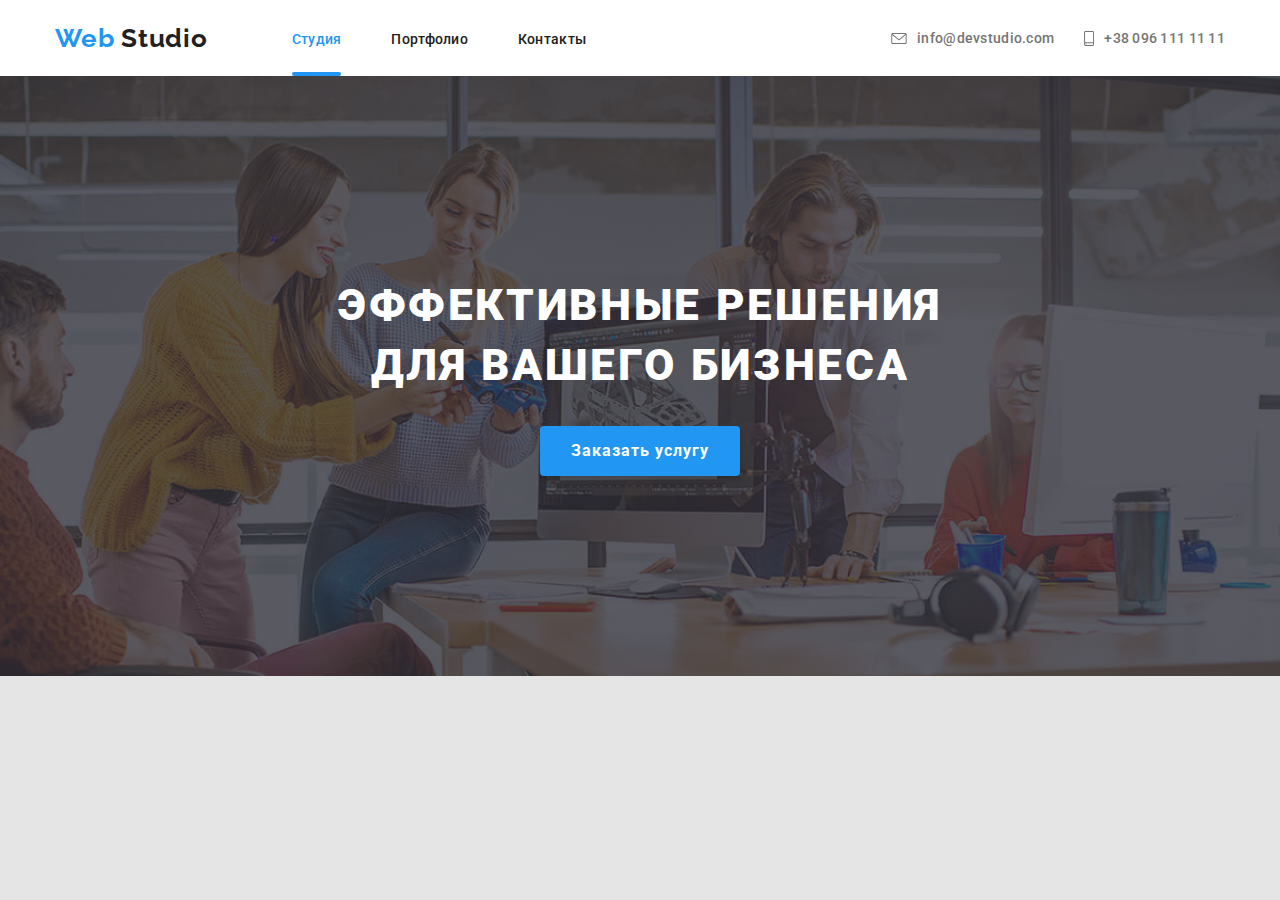
==== commit 690309ef: "Адаптивная верстка хедера и героя" ====
--- a/index.html
+++ b/index.html
@@ -12,6 +12,7 @@
 
   </head>
   <body>
+    <div class="body-wrapper">
     <!--Шапка сайта-->
         <header class="header">
       <div class="container">
@@ -76,14 +77,14 @@
     </header>
     <main>
       <!--HERO секция-->
-      <!-- <section class="hero">
+      <section class="hero">
         <div class="container">
           <h1 class="hero-title">
             Эффективные решения для вашего бизнеса
           </h1>
           <button data-modal-open class="modal-btn" type="button">Заказать услугу</button>
                  </div>
-      </section> -->
+      </section>
       <!--Секция характерных черт-->
       <!-- <section class="features">
         <div class="container">
@@ -602,5 +603,6 @@
                       <script src="./js/menu.js"></script>
       <!-- Скрипт для кнопок формы -->
   <script src="./js/modal.js"></script>
+</div>
   </body>
 </html>
--- a/css/main.min.css
+++ b/css/main.min.css
@@ -1,2 +1,2 @@
-/*! normalize.css v8.0.1 | MIT License | github.com/necolas/normalize.css */html{line-height:1.15;-webkit-text-size-adjust:100%}body{margin:0}main{display:block}h1{font-size:2em;margin:0.67em 0}hr{box-sizing:content-box;height:0;overflow:visible}pre{font-family:monospace, monospace;font-size:1em}a{background-color:transparent}abbr[title]{border-bottom:none;text-decoration:underline;text-decoration:underline dotted}b,strong{font-weight:bolder}code,kbd,samp{font-family:monospace, monospace;font-size:1em}small{font-size:80%}sub,sup{font-size:75%;line-height:0;position:relative;vertical-align:baseline}sub{bottom:-0.25em}sup{top:-0.5em}img{border-style:none}button,input,optgroup,select,textarea{font-family:inherit;font-size:100%;line-height:1.15;margin:0}button,input{overflow:visible}button,select{text-transform:none}button,[type="button"],[type="reset"],[type="submit"]{-webkit-appearance:button}button::-moz-focus-inner,[type="button"]::-moz-focus-inner,[type="reset"]::-moz-focus-inner,[type="submit"]::-moz-focus-inner{border-style:none;padding:0}button:-moz-focusring,[type="button"]:-moz-focusring,[type="reset"]:-moz-focusring,[type="submit"]:-moz-focusring{outline:1px dotted ButtonText}fieldset{padding:0.35em 0.75em 0.625em}legend{box-sizing:border-box;color:inherit;display:table;max-width:100%;padding:0;white-space:normal}progress{vertical-align:baseline}textarea{overflow:auto}[type="checkbox"],[type="radio"]{box-sizing:border-box;padding:0}[type="number"]::-webkit-inner-spin-button,[type="number"]::-webkit-outer-spin-button{height:auto}[type="search"]{-webkit-appearance:textfield;outline-offset:-2px}[type="search"]::-webkit-search-decoration{-webkit-appearance:none}::-webkit-file-upload-button{-webkit-appearance:button;font:inherit}details{display:block}summary{display:list-item}template{display:none}[hidden]{display:none}html{box-sizing:border-box}*,*::before,*::after{box-sizing:inherit}body{background-color:#E5E5E5}img{display:block;height:auto}button{border:none;background-color:transparent;padding:0px;outline:none}button:hover,button:focus,input:hover,input:focus,textarea:hover,textarea:focus,label:hover,label:focus{cursor:pointer}.form-input,.form-comment{display:block;width:100%;border:1px solid rgba(33,33,33,0.2);border-radius:4px;outline:none;font-size:14px;line-height:1.14;letter-spacing:0.01em;color:#757575;transition-property:border;transition-duration:250ms;transition-timing-function:cubic-bezier(0.4, 0, 0.2, 1);transition-delay:250ms}.form-input:focus,.form-input:hover,.form-input:not(:placeholder-shown),.form-comment:focus,.form-comment:hover,.form-comment:not(:placeholder-shown){border:1px solid #2196f3}body{font-family:"Roboto",sans-serif;font-size:14px;color:#757575}.container{padding-left:15px;padding-right:15px;margin-left:auto;margin-right:auto;background-color:#fff}@media screen and (min-width: 480px){.container{width:480px}}@media screen and (min-width: 768px){.container{width:768px}}@media screen and (min-width: 1200px){.container{width:1200px}}.logo{font-family:"Raleway",sans-serif;font-weight:700;font-size:24px;line-height:1.167;letter-spacing:0.03em}@media screen and (min-width: 1200px){.logo{font-size:26px;line-height:1.19}}.logo-accent{color:#2196f3}.header-burger-close-icon{opacity:0;visibility:hidden;pointer-events:none}.burger-btn{display:none}@media screen and (max-width: 767px){.burger-btn{display:flex;background-color:transparent}.burger-btn.is-open .header-burger-icon{opacity:0;visibility:hidden;pointer-events:none}.burger-btn.is-open .header-burger-close-icon{opacity:1;visibility:visible;pointer-events:visible}}.header-burger-wrapper{width:40px;height:40px;fill:#000;transition-property:fill;transition-duration:250ms;transition-timing-function:cubic-bezier(0.4, 0, 0.2, 1);transition-delay:250ms}.burger-btn:hover .header-burger-wrapper{fill:#2196f3}.title{margin-top:0px;margin-bottom:50px;font-weight:700;font-size:36px;line-height:1.17;text-align:center;letter-spacing:0.03em;color:#212121}.list{list-style:none;padding-left:0px;margin-top:0;margin-bottom:0}.link{display:block;font-style:normal;text-decoration:none}.link:hover,.link:focus{color:#2196f3}.modal-btn{height:50px;width:200px;border-radius:4px;box-shadow:0px 4px 4px rgba(0,0,0,0.15);font-weight:700;font-size:16px;line-height:1.88;text-align:center;letter-spacing:0.06em;color:#fff;background-color:#2196f3;transition-property:background;transition-duration:250ms;transition-timing-function:cubic-bezier(0.4, 0, 0.2, 1);transition-delay:250ms}.modal-btn:hover{outline:none}.backdrop{position:fixed;top:0;left:0;width:100%;height:100%;background-color:rgba(0,0,0,0.2);z-index:100;opacity:1;transition-property:opacity, visibility;transition-duration:250ms;transition-timing-function:cubic-bezier(0.4, 0, 0.2, 1);transition-delay:250ms}.backdrop.is-hidden{opacity:0;visibility:hidden;pointer-events:none}.form-layout{position:absolute;top:50%;left:50%;transform:translate(-50%, -50%) scale(1);transition-property:transform;transition-duration:250ms;transition-timing-function:cubic-bezier(0.4, 0, 0.2, 1);transition-delay:250ms;padding:40px;width:528px;height:581px;background:#fff;box-shadow:0px 1px 3px rgba(0,0,0,0.12),0px 1px 1px rgba(0,0,0,0.14),0px 2px 1px rgba(0,0,0,0.2);border-radius:4px}.backdrop.is-hidden .form-layout{transform:translate(-50%, -50%) scale(0.8)}.modal-close-btn{position:absolute;top:8px;right:8px;border:1px solid rgba(0,0,0,0.1);border-radius:50%;padding:0px;background-color:#fff;outline:none;width:30px;height:30px}.close-icon{display:block;width:18px;height:18px;margin:auto;fill:#000;transition-property:fill;transition-duration:250ms;transition-timing-function:cubic-bezier(0.4, 0, 0.2, 1);transition-delay:250ms}.modal-close-btn:hover .close-icon,.modal-close-btn:focus .close-icon{fill:#2196f3}.form-checkbox{position:absolute;width:1px;height:1px;margin:-1px;border:0;padding:0;clip:rect(0 0 0 0);overflow:hidden}.form-custom-checkbox{display:flex;width:16px;height:15px;border:1.5px solid #212121;border-radius:2px;margin-right:8px;background-color:transparent;background-origin:border-box;background-position:1.5px 2.5px;background-repeat:no-repeat;background-size:13px 12px;transition-property:background-color, border;transition-duration:250ms;transition-timing-function:cubic-bezier(0.4, 0, 0.2, 1);transition-delay:250ms}.form-checkbox:checked+.form-custom-checkbox{border:transparent;background-color:#2196f3}.checkbox-icon{padding-left:1px;padding-right:1px;padding-top:2px;fill:#fff}.social-list{display:flex;justify-content:center;align-items:center}.social-list-item:not(:last-child){margin-right:10px}.social-list-link-block{display:flex;height:44px;width:44px;border-radius:50%;align-items:center;justify-content:center;transition-property:background-color;transition-duration:250ms;transition-timing-function:cubic-bezier(0.4, 0, 0.2, 1);transition-delay:250ms}.social-list-link-icons{width:20px;height:20px;transition-property:fill;transition-duration:250ms;transition-timing-function:cubic-bezier(0.4, 0, 0.2, 1);transition-delay:250ms}.form-sign-input-wrapper{display:flex}.form-sign-label{display:block}.form-sign-input{display:block;width:358px;height:50px;border:1px solid rgba(255,255,255,0.3);filter:drop-shadow(0px 4px 4px rgba(0,0,0,0.15));border-radius:4px;outline:none;padding-left:16px;background-color:transparent}.form-sign-input,.form-sign-input::placeholder{font-size:16px;line-height:1.25;letter-spacing:0.03em;color:rgba(255,255,255,0.6)}.form-sign-btn{display:flex;align-items:center;justify-content:center;margin-left:12px}.sign-btn-send-icon{width:24px;height:24px;fill:#fff;margin-left:10px}.header .container{position:relative}.header .logo{padding-top:16px;padding-bottom:16px;color:#212121}.header-wrapper{z-index:2;position:relative;display:flex;align-items:center;justify-content:space-between;padding-right:0px;padding-left:0px;background-color:#fff}.menu-wrapper{text-align:center;background-color:#fff}@media screen and (max-width: 767px){.header .container{padding-right:0px;padding-left:0px}.header-wrapper{padding-right:15px;padding-left:15px}.menu-wrapper{position:absolute;right:0px;left:0px;top:100%;z-index:1;transform:translateY(-100%);padding-top:20px;padding-bottom:52px;border-top:1px solid #ECECEC;transition-property:transform;transition-duration:250ms;transition-timing-function:cubic-bezier(0.4, 0, 0.2, 1);transition-delay:250ms}.menu-wrapper.is-open{transform:translateY(0);box-shadow:0px 4px 8px -4px rgba(0,0,0,0.04),0px 2px 4px -4px rgba(0,0,0,0.08),0px 1px 3px -4px rgba(0,0,0,0.16)}.navigation{margin-bottom:46px}.header-adress-list-item-link{justify-content:center}}.nav-list-link,.header-adress-list-item-link{font-weight:500;font-size:18px;line-height:1.167;letter-spacing:0.02em}.nav-list-link{color:#212121;transition-property:color;transition-duration:250ms;transition-timing-function:cubic-bezier(0.4, 0, 0.2, 1);transition-delay:250ms}.nav-list-link-text{display:inline-block;padding-top:40px;padding-bottom:8px}.current{color:#2196f3;position:relative}.current::after{position:absolute;display:block;bottom:0;left:0;content:"";width:100%;height:4px;background:#2196f3;border-radius:2px}.header-adress{display:block;margin-right:auto;margin-left:auto}.header-adress-list-item-link{display:flex;align-items:center;padding-top:8px;padding-bottom:8px;color:#757575;transition-property:color;transition-duration:250ms;transition-timing-function:cubic-bezier(0.4, 0, 0.2, 1);transition-delay:250ms}.header-adress-list-item-link .mail{width:16px;height:11px}.header-adress-list-item-link .mob{width:10px;height:15px}.header-adress-list-item-link:focus{color:#757575}.header-adress-list-item-link:hover{color:#2196f3}.header-adress-icon{margin-right:10px;fill:#757575;transition-property:fill;transition-duration:250ms;transition-timing-function:cubic-bezier(0.4, 0, 0.2, 1);transition-delay:250ms}.header-adress-list-item-link:hover .header-adress-icon{fill:#2196f3}@media screen and (min-width: 768px){.container{display:flex;align-items:center;justify-content:space-between}.menu-wrapper{display:flex;align-items:center}.navigation{margin-right:84px}.nav-list{display:flex;align-items:center}.nav-list-item:not(:last-child){margin-right:50px}.nav-list-link{font-size:14px;line-height:1.14}.header-adress-list-item-link{font-size:12px}.nav-list-link-text{padding-top:32px;padding-bottom:28px}.header-adress-list-item-link{padding-top:5px;padding-bottom:5px}}@media screen and (min-width: 768px) and (max-width: 1199px){.header-adress-icon{margin-right:8px}.header-adress-list-item-link .mail{width:14px;height:10px}.header-adress-list-item-link .mob{width:10px;height:14px}}@media screen and (min-width: 1200px){.menu-wrapper{align-items:baseline}.navigation{margin-right:305px}.header-adress-list{display:flex}.header-adress-list-item:not(:last-child){margin-right:30px}.header-adress-list-item-link{font-size:14px;line-height:1.14}}.hero{background-color:rgba(47,48,58,0.8);background-image:linear-gradient(rgba(47,48,58,0.8), rgba(47,48,58,0.8)),url("../images/hero/hero.jpg");max-width:1600px;min-width:1200px;height:600px;background-repeat:no-repeat;background-position:center;background-size:cover;text-align:center;margin-left:auto;margin-right:auto}.hero .container{padding-top:200px;padding-bottom:200px;padding-left:250px;padding-right:250px;text-align:center}.hero .modal-btn:hover,.hero .modal-btn:focus{background:#188CE8}.hero-title{margin-top:0px;margin-bottom:30px;font-weight:900;font-size:44px;line-height:1.36;letter-spacing:0.06em;text-transform:uppercase;color:#fff}.contact-form{display:flex;justify-content:center;flex-direction:column}.contact-form .modal-btn{margin-left:auto;margin-right:auto}.contact-form .modal-btn:hover,.contact-form .modal-btn:focus{background:#188CE8}.contact-form-title{margin-bottom:30px;font-weight:700;font-size:20px;line-height:1.15;letter-spacing:0.03em;color:#212121}.modal-form-input-wrapper{position:relative;margin-bottom:28px}.modal-form-input-wrapper .name{text-transform:capitalize}.form-input{height:40px;padding-left:42px}.form-comment{height:120px;padding-left:16px;padding-top:12px;padding-right:16px;padding-bottom:12px;margin-bottom:20px;resize:none}.form-comment::placeholder{font-size:14px;line-height:1.14;letter-spacing:0.01em;color:#757575}.form-label{position:absolute;top:50%;left:42px;transform:translateY(-50%);font-size:14px;line-height:1.14;letter-spacing:0.01em;color:#757575;transition-property:transform, color, font-size;transition-duration:250ms;transition-timing-function:cubic-bezier(0.4, 0, 0.2, 1);transition-delay:250ms}.form-input:focus+.form-label,.form-input:not(:placeholder-shown)+.form-label{color:#2196f3;transform:translate(-26px, -39px);font-size:12px}.form-label-icon{position:absolute;left:16px;display:block;width:18px;height:18px;margin:auto;top:50%;transform:translateY(-50%);fill:#212121;transition-property:fill;transition-duration:250ms;transition-timing-function:cubic-bezier(0.4, 0, 0.2, 1);transition-delay:250ms}.form-input:focus ~ .form-label-icon,.form-input:not(:placeholder-shown) ~ .form-label-icon{fill:#2196f3}.form-agreement-label{display:flex;align-items:center;margin-bottom:30px;justify-content:center}.agreement{line-height:1.71px}.agreement a{color:#2196f3}.features .subtitle{font-weight:700;font-size:14px;line-height:1.14;letter-spacing:0.03em;text-transform:uppercase;margin-bottom:10px;margin-top:0px;color:#212121}.features .container{padding-top:94px;padding-bottom:47px}.features .description{line-height:1.71;letter-spacing:0.03em;margin-top:0px;margin-bottom:0px}.features-list{display:flex;align-items:center;justify-content:space-between}.features-list-item:not(:last-child){margin-right:30px}.features-list-item-block{display:flex;height:120px;border-radius:4px;background-color:#f5f4fa;margin-bottom:30px;justify-content:center;align-items:center}.features-list-item-block-icon{width:70px;height:70px;fill:#212121}.specialization .container{padding-top:47px;padding-bottom:94px}.specialization .title{margin-top:0px;margin-bottom:50px;font-weight:700;font-size:36px;line-height:1.17;text-align:center;letter-spacing:0.03em;color:#212121}.specialization .subtitle{position:absolute;bottom:0;width:100%;padding-top:28px;padding-bottom:28px;font-weight:700;font-size:14px;line-height:1.14;letter-spacing:0.03em;text-transform:uppercase;text-align:center;margin-bottom:0px;margin-top:0px;color:#fff;background-color:rgba(47,48,58,0.8);transition-property:background-color;transition-duration:250ms;transition-timing-function:cubic-bezier(0.4, 0, 0.2, 1);transition-delay:250ms}.specialization-list{display:flex;align-items:center;justify-content:space-between}.specialization-list-item:not(:last-child){margin-right:30px}.specialization-list-item-link{position:relative}.specialization-list-item-link:hover .subtitle,.specialization-list-item-link:focus .subtitle{background-color:rgba(33,150,243,0.9)}.team{background-color:#f5f4fa;min-width:1200px}.team .container{padding-top:94px;padding-bottom:94px}.team .subtitle{font-weight:500;font-size:16px;line-height:1.19;text-align:center;letter-spacing:0.03em;color:#212121;margin-top:0px;margin-bottom:10px}.team .description{margin-top:0px;margin-bottom:16px;font-size:16px;line-height:1.19;text-align:center}.team-list{display:flex;align-items:center;justify-content:space-between}.team-list-item{background-color:#fff;box-shadow:0px 2px 1px rgba(0,0,0,0.2),0px 1px 1px rgba(0,0,0,0.14),0px 1px 3px rgba(0,0,0,0.12);border-radius:0px 0px 4px 4px}.team-list-item:not(:last-child){margin-right:30px}.team-list-item-photo{margin-bottom:30px}.team-list-item-social-list{padding-bottom:24px}.team-social-list-link-block{background-color:none}.team-list-item-social-list-link:hover .team-social-list-link-block,.team-list-item-social-list-link:focus .team-social-list-link-block{background-color:#2196f3}.team-social-list-link-icons{fill:#afb1b8}.team-list-item-social-list-link:hover .team-social-list-link-icons,.team-list-item-social-list-link:focus .team-social-list-link-icons{fill:#fff}.customers .container{padding-top:94px;padding-bottom:94px}.customers-list{display:flex;justify-content:space-between;align-items:center}.customers-list-item:not(:last-child){margin-right:30px}.customers-list-item-link-block{display:flex;justify-content:center;align-items:center;width:170px;height:90px;border:1px solid #afb1b8;border-radius:4px;transition-property:border;transition-duration:250ms;transition-timing-function:cubic-bezier(0.4, 0, 0.2, 1);transition-delay:250ms}.customers-list-item-link:hover .customers-list-item-link-block,.customers-list-item-link:focus-within .customers-list-item-link-block{border:1px solid #2196f3}.customers-list-item-link-block .logo-1{width:44px;height:49px}.customers-list-item-link-block .logo-2{width:40px;height:52px}.customers-list-item-link-block .logo-3{width:41px;height:43px}.customers-list-item-link-block .logo-4{width:80px;height:42px}.customers-list-item-link-block .logo-5{width:59px;height:47px}.customers-list-item-link-block .logo-6{width:88px;height:45px}.customers-list-item-link-block-icon{fill:#afb1b8;transition-property:fill;transition-duration:250ms;transition-timing-function:cubic-bezier(0.4, 0, 0.2, 1);transition-delay:250ms}.customers-list-item-link:hover .customers-list-item-link-block-icon,.customers-list-item-link:focus .customers-list-item-link-block-icon{fill:#2196f3}.footer{background-color:#2f303a;min-width:1200px}.footer .container{padding-top:60px;padding-bottom:60px;display:flex;justify-content:space-between;align-items:baseline}.footer .title{margin-bottom:20px;text-align:left;font-weight:700;font-size:14px;line-height:1.14;letter-spacing:0.03em;text-transform:uppercase;color:#fff}.footer .logo{color:#fff}.footer-contact{margin-right:69px}.footer-contact-logo{margin-top:0px;margin-bottom:20px}.footer-contact-adress-list-item:not(:last-child){margin-bottom:9px}.footer-contact-adress-list-item-link{line-height:1.71;letter-spacing:0.03em;color:rgba(255,255,255,0.6);transition-property:color;transition-duration:250ms;transition-timing-function:cubic-bezier(0.4, 0, 0.2, 1);transition-delay:250ms}.footer-contact-adress-list-item-link:hover,.footer-contact-adress-list-item-link:focus{color:#2196f3}.footer-contact-adress-list-item-link.map{color:#fff}.footer-contact-adress-list-item-link.map:hover,.footer-contact-adress-list-item-link.map:focus{color:#2196f3}.footer-social{margin-right:94px}.footer-social-list-item-link-block{background-color:rgba(255,255,255,0.1)}.footer-social-list-item-link:hover .footer-social-list-item-link-block,.footer-social-list-item-link:focus .footer-social-list-item-link-block{background-color:#2196f3}.footer-social-list-link-icons{fill:#fff}
+/*! normalize.css v8.0.1 | MIT License | github.com/necolas/normalize.css */html{line-height:1.15;-webkit-text-size-adjust:100%}body{margin:0}main{display:block}h1{font-size:2em;margin:0.67em 0}hr{box-sizing:content-box;height:0;overflow:visible}pre{font-family:monospace, monospace;font-size:1em}a{background-color:transparent}abbr[title]{border-bottom:none;text-decoration:underline;text-decoration:underline dotted}b,strong{font-weight:bolder}code,kbd,samp{font-family:monospace, monospace;font-size:1em}small{font-size:80%}sub,sup{font-size:75%;line-height:0;position:relative;vertical-align:baseline}sub{bottom:-0.25em}sup{top:-0.5em}img{border-style:none}button,input,optgroup,select,textarea{font-family:inherit;font-size:100%;line-height:1.15;margin:0}button,input{overflow:visible}button,select{text-transform:none}button,[type="button"],[type="reset"],[type="submit"]{-webkit-appearance:button}button::-moz-focus-inner,[type="button"]::-moz-focus-inner,[type="reset"]::-moz-focus-inner,[type="submit"]::-moz-focus-inner{border-style:none;padding:0}button:-moz-focusring,[type="button"]:-moz-focusring,[type="reset"]:-moz-focusring,[type="submit"]:-moz-focusring{outline:1px dotted ButtonText}fieldset{padding:0.35em 0.75em 0.625em}legend{box-sizing:border-box;color:inherit;display:table;max-width:100%;padding:0;white-space:normal}progress{vertical-align:baseline}textarea{overflow:auto}[type="checkbox"],[type="radio"]{box-sizing:border-box;padding:0}[type="number"]::-webkit-inner-spin-button,[type="number"]::-webkit-outer-spin-button{height:auto}[type="search"]{-webkit-appearance:textfield;outline-offset:-2px}[type="search"]::-webkit-search-decoration{-webkit-appearance:none}::-webkit-file-upload-button{-webkit-appearance:button;font:inherit}details{display:block}summary{display:list-item}template{display:none}[hidden]{display:none}html{box-sizing:border-box}*,*::before,*::after{box-sizing:inherit}body{background-color:#E5E5E5}@media screen and (min-width: 1200px){.body-wrapper{margin-right:auto;margin-left:auto;max-width:1600px;background-color:#ffffff}}img{display:block;height:auto}button{border:none;background-color:transparent;padding:0px;outline:none}button:hover,button:focus,input:hover,input:focus,textarea:hover,textarea:focus,label:hover,label:focus{cursor:pointer}.form-input,.form-comment{display:block;width:100%;border:1px solid rgba(33,33,33,0.2);border-radius:4px;outline:none;font-size:14px;line-height:1.14;letter-spacing:0.01em;color:#757575;transition-property:border;transition-duration:250ms;transition-timing-function:cubic-bezier(0.4, 0, 0.2, 1);transition-delay:250ms}.form-input:focus,.form-input:hover,.form-input:not(:placeholder-shown),.form-comment:focus,.form-comment:hover,.form-comment:not(:placeholder-shown){border:1px solid #2196f3}body{font-family:"Roboto",sans-serif;font-size:14px;color:#757575}.container{padding-left:15px;padding-right:15px;margin-left:auto;margin-right:auto;background-color:#fff}@media screen and (min-width: 480px){.container{width:480px}}@media screen and (min-width: 768px){.container{width:768px}}@media screen and (min-width: 1200px){.container{width:1200px}}.logo{font-family:"Raleway",sans-serif;font-weight:700;font-size:24px;line-height:1.167;letter-spacing:0.03em}@media screen and (min-width: 1200px){.logo{font-size:26px;line-height:1.19}}.logo-accent{color:#2196f3}.header-burger-close-icon{opacity:0;visibility:hidden;pointer-events:none}.burger-btn{display:none}@media screen and (max-width: 767px){.burger-btn{display:flex;background-color:transparent}.burger-btn.is-open .header-burger-icon{opacity:0;visibility:hidden;pointer-events:none}.burger-btn.is-open .header-burger-close-icon{opacity:1;visibility:visible;pointer-events:visible}}.header-burger-wrapper{width:40px;height:40px;fill:#000;transition-property:fill;transition-duration:250ms;transition-timing-function:cubic-bezier(0.4, 0, 0.2, 1);transition-delay:250ms}.burger-btn:hover .header-burger-wrapper{fill:#2196f3}.title{margin-top:0px;margin-bottom:50px;font-weight:700;font-size:36px;line-height:1.17;text-align:center;letter-spacing:0.03em;color:#212121}.list{list-style:none;padding-left:0px;margin-top:0;margin-bottom:0}.link{display:block;font-style:normal;text-decoration:none}.link:hover,.link:focus{color:#2196f3}.modal-btn{height:50px;width:200px;border-radius:4px;box-shadow:0px 4px 4px rgba(0,0,0,0.15);font-weight:700;font-size:16px;line-height:1.88;text-align:center;letter-spacing:0.06em;color:#fff;background-color:#2196f3;transition-property:background;transition-duration:250ms;transition-timing-function:cubic-bezier(0.4, 0, 0.2, 1);transition-delay:250ms}.modal-btn:hover{outline:none}.backdrop{position:fixed;top:0;left:0;width:100%;height:100%;background-color:rgba(0,0,0,0.2);z-index:100;opacity:1;transition-property:opacity, visibility;transition-duration:250ms;transition-timing-function:cubic-bezier(0.4, 0, 0.2, 1);transition-delay:250ms}.backdrop.is-hidden{opacity:0;visibility:hidden;pointer-events:none}.form-layout{position:absolute;top:50%;left:50%;transform:translate(-50%, -50%) scale(1);transition-property:transform;transition-duration:250ms;transition-timing-function:cubic-bezier(0.4, 0, 0.2, 1);transition-delay:250ms;padding:40px;width:528px;height:581px;background:#fff;box-shadow:0px 1px 3px rgba(0,0,0,0.12),0px 1px 1px rgba(0,0,0,0.14),0px 2px 1px rgba(0,0,0,0.2);border-radius:4px}.backdrop.is-hidden .form-layout{transform:translate(-50%, -50%) scale(0.8)}.modal-close-btn{position:absolute;top:8px;right:8px;border:1px solid rgba(0,0,0,0.1);border-radius:50%;padding:0px;background-color:#fff;outline:none;width:30px;height:30px}.close-icon{display:block;width:18px;height:18px;margin:auto;fill:#000;transition-property:fill;transition-duration:250ms;transition-timing-function:cubic-bezier(0.4, 0, 0.2, 1);transition-delay:250ms}.modal-close-btn:hover .close-icon,.modal-close-btn:focus .close-icon{fill:#2196f3}.form-checkbox{position:absolute;width:1px;height:1px;margin:-1px;border:0;padding:0;clip:rect(0 0 0 0);overflow:hidden}.form-custom-checkbox{display:flex;width:16px;height:15px;border:1.5px solid #212121;border-radius:2px;margin-right:8px;background-color:transparent;background-origin:border-box;background-position:1.5px 2.5px;background-repeat:no-repeat;background-size:13px 12px;transition-property:background-color, border;transition-duration:250ms;transition-timing-function:cubic-bezier(0.4, 0, 0.2, 1);transition-delay:250ms}.form-checkbox:checked+.form-custom-checkbox{border:transparent;background-color:#2196f3}.checkbox-icon{padding-left:1px;padding-right:1px;padding-top:2px;fill:#fff}.social-list{display:flex;justify-content:center;align-items:center}.social-list-item:not(:last-child){margin-right:10px}.social-list-link-block{display:flex;height:44px;width:44px;border-radius:50%;align-items:center;justify-content:center;transition-property:background-color;transition-duration:250ms;transition-timing-function:cubic-bezier(0.4, 0, 0.2, 1);transition-delay:250ms}.social-list-link-icons{width:20px;height:20px;transition-property:fill;transition-duration:250ms;transition-timing-function:cubic-bezier(0.4, 0, 0.2, 1);transition-delay:250ms}.form-sign-input-wrapper{display:flex}.form-sign-label{display:block}.form-sign-input{display:block;width:358px;height:50px;border:1px solid rgba(255,255,255,0.3);filter:drop-shadow(0px 4px 4px rgba(0,0,0,0.15));border-radius:4px;outline:none;padding-left:16px;background-color:transparent}.form-sign-input,.form-sign-input::placeholder{font-size:16px;line-height:1.25;letter-spacing:0.03em;color:rgba(255,255,255,0.6)}.form-sign-btn{display:flex;align-items:center;justify-content:center;margin-left:12px}.sign-btn-send-icon{width:24px;height:24px;fill:#fff;margin-left:10px}.header .container{position:relative}.header .logo{padding-top:16px;padding-bottom:16px;color:#212121}.header-wrapper{z-index:2;position:relative;display:flex;align-items:center;justify-content:space-between;padding-right:0px;padding-left:0px;background-color:#fff}.menu-wrapper{text-align:center;background-color:#fff}@media screen and (max-width: 767px){.header .container{padding-right:0px;padding-left:0px}.header-wrapper{padding-right:15px;padding-left:15px}.menu-wrapper{position:absolute;right:0px;left:0px;top:100%;z-index:1;transform:translateY(-100%);padding-top:20px;padding-bottom:52px;border-top:1px solid #ECECEC;transition-property:transform;transition-duration:250ms;transition-timing-function:cubic-bezier(0.4, 0, 0.2, 1);transition-delay:250ms}.menu-wrapper.is-open{transform:translateY(0);box-shadow:0px 4px 8px -4px rgba(0,0,0,0.04),0px 2px 4px -4px rgba(0,0,0,0.08),0px 1px 3px -4px rgba(0,0,0,0.16)}.navigation{margin-bottom:46px}.header-adress-list-item-link{justify-content:center}}.nav-list-link,.header-adress-list-item-link{font-weight:500;font-size:18px;line-height:1.167;letter-spacing:0.02em}.nav-list-link{color:#212121;transition-property:color;transition-duration:250ms;transition-timing-function:cubic-bezier(0.4, 0, 0.2, 1);transition-delay:250ms}.nav-list-link-text{display:inline-block;padding-top:40px;padding-bottom:8px}.current{color:#2196f3;position:relative}.current::after{position:absolute;display:block;bottom:0;left:0;content:"";width:100%;height:4px;background:#2196f3;border-radius:2px}.header-adress{display:block;margin-right:auto;margin-left:auto}.header-adress-list-item-link{display:flex;align-items:center;padding-top:8px;padding-bottom:8px;color:#757575;transition-property:color;transition-duration:250ms;transition-timing-function:cubic-bezier(0.4, 0, 0.2, 1);transition-delay:250ms}.header-adress-list-item-link .mail{width:16px;height:11px}.header-adress-list-item-link .mob{width:10px;height:15px}.header-adress-list-item-link:focus{color:#757575}.header-adress-list-item-link:hover{color:#2196f3}.header-adress-icon{margin-right:10px;fill:#757575;transition-property:fill;transition-duration:250ms;transition-timing-function:cubic-bezier(0.4, 0, 0.2, 1);transition-delay:250ms}.header-adress-list-item-link:hover .header-adress-icon{fill:#2196f3}@media screen and (min-width: 768px){.header .container{display:flex;align-items:center;justify-content:space-between}.menu-wrapper{display:flex;align-items:center}.navigation{margin-right:84px}.nav-list{display:flex;align-items:center}.nav-list-item:not(:last-child){margin-right:50px}.nav-list-link{font-size:14px;line-height:1.14}.header-adress-list-item-link{font-size:12px}.nav-list-link-text{padding-top:32px;padding-bottom:28px}.header-adress-list-item-link{padding-top:5px;padding-bottom:5px}}@media screen and (min-width: 768px) and (max-width: 1199px){.header-adress-icon{margin-right:8px}.header-adress-list-item-link .mail{width:14px;height:10px}.header-adress-list-item-link .mob{width:10px;height:14px}}@media screen and (min-width: 1200px){.menu-wrapper{align-items:baseline}.navigation{margin-right:305px}.header-adress-list{display:flex}.header-adress-list-item:not(:last-child){margin-right:30px}.header-adress-list-item-link{font-size:14px;line-height:1.14}}.hero{background-color:rgba(47,48,58,0.8);background-image:linear-gradient(rgba(47,48,58,0.8), rgba(47,48,58,0.8)),url("../images/hero/mobile-hero-480.jpg");background-repeat:no-repeat;background-position:center;background-size:cover;text-align:center;margin-left:auto;margin-right:auto;min-width:240px;max-width:480px;height:400px}@media screen and (min-device-pixel-ratio: 2), screen and (min-resolution: 192dpi), screen and (min-resolution: 2dppx){.hero{background-image:linear-gradient(rgba(47,48,58,0.8), rgba(47,48,58,0.8)),url("../images/hero/mobile-hero-960.jpg")}}.hero .container{padding-top:118px;padding-bottom:118px;padding-left:55px;padding-right:55px;text-align:center;background-color:transparent}.hero .modal-btn:hover,.hero .modal-btn:focus{background:#188CE8}@media screen and (min-width: 768px){.hero{background-image:linear-gradient(rgba(47,48,58,0.8), rgba(47,48,58,0.8)),url("../images/hero/tablet-hero-768.jpg");width:768px;max-width:768px}}@media screen and (min-width: 768px) and (min-device-pixel-ratio: 2), screen and (min-width: 768px) and (min-resolution: 192dpi), screen and (min-width: 768px) and (min-resolution: 2dppx){.hero{background-image:linear-gradient(rgba(47,48,58,0.8), rgba(47,48,58,0.8)),url("../images/hero/tablet-hero-1536.jpg")}}@media screen and (min-width: 768px){.hero .container{padding-left:180px;padding-right:180px}}@media screen and (min-width: 1200px){.hero{background-image:linear-gradient(rgba(47,48,58,0.8), rgba(47,48,58,0.8)),url("../images/hero/desktop-hero-1200.jpg");width:100%;min-width:1200px;max-width:1600px;height:600px}}@media screen and (min-width: 1200px) and (min-device-pixel-ratio: 2), screen and (min-width: 1200px) and (min-resolution: 192dpi), screen and (min-width: 1200px) and (min-resolution: 2dppx){.hero{background-image:linear-gradient(rgba(47,48,58,0.8), rgba(47,48,58,0.8)),url("../images/hero/desktop-hero-2400.jpg")}}@media screen and (min-width: 1200px){.hero .container{padding-top:200px;padding-bottom:200px;padding-left:250px;padding-right:250px}}.hero-title{margin-top:0px;margin-bottom:30px;font-weight:900;letter-spacing:0.06em;text-transform:uppercase;font-size:26px;line-height:1.62;color:#fff}@media screen and (min-width: 1200px){.hero-title{font-size:44px;line-height:1.36}}.contact-form{display:flex;justify-content:center;flex-direction:column}.contact-form .modal-btn{margin-left:auto;margin-right:auto}.contact-form .modal-btn:hover,.contact-form .modal-btn:focus{background:#188CE8}.contact-form-title{margin-bottom:30px;font-weight:700;font-size:20px;line-height:1.15;letter-spacing:0.03em;color:#212121}.modal-form-input-wrapper{position:relative;margin-bottom:28px}.modal-form-input-wrapper .name{text-transform:capitalize}.form-input{height:40px;padding-left:42px}.form-comment{height:120px;padding-left:16px;padding-top:12px;padding-right:16px;padding-bottom:12px;margin-bottom:20px;resize:none}.form-comment::placeholder{font-size:14px;line-height:1.14;letter-spacing:0.01em;color:#757575}.form-label{position:absolute;top:50%;left:42px;transform:translateY(-50%);font-size:14px;line-height:1.14;letter-spacing:0.01em;color:#757575;transition-property:transform, color, font-size;transition-duration:250ms;transition-timing-function:cubic-bezier(0.4, 0, 0.2, 1);transition-delay:250ms}.form-input:focus+.form-label,.form-input:not(:placeholder-shown)+.form-label{color:#2196f3;transform:translate(-26px, -39px);font-size:12px}.form-label-icon{position:absolute;left:16px;display:block;width:18px;height:18px;margin:auto;top:50%;transform:translateY(-50%);fill:#212121;transition-property:fill;transition-duration:250ms;transition-timing-function:cubic-bezier(0.4, 0, 0.2, 1);transition-delay:250ms}.form-input:focus ~ .form-label-icon,.form-input:not(:placeholder-shown) ~ .form-label-icon{fill:#2196f3}.form-agreement-label{display:flex;align-items:center;margin-bottom:30px;justify-content:center}.agreement{line-height:1.71px}.agreement a{color:#2196f3}.features .subtitle{font-weight:700;font-size:14px;line-height:1.14;letter-spacing:0.03em;text-transform:uppercase;margin-bottom:10px;margin-top:0px;color:#212121}.features .container{padding-top:94px;padding-bottom:47px}.features .description{line-height:1.71;letter-spacing:0.03em;margin-top:0px;margin-bottom:0px}.features-list{display:flex;align-items:center;justify-content:space-between}.features-list-item:not(:last-child){margin-right:30px}.features-list-item-block{display:flex;height:120px;border-radius:4px;background-color:#f5f4fa;margin-bottom:30px;justify-content:center;align-items:center}.features-list-item-block-icon{width:70px;height:70px;fill:#212121}.specialization .container{padding-top:47px;padding-bottom:94px}.specialization .title{margin-top:0px;margin-bottom:50px;font-weight:700;font-size:36px;line-height:1.17;text-align:center;letter-spacing:0.03em;color:#212121}.specialization .subtitle{position:absolute;bottom:0;width:100%;padding-top:28px;padding-bottom:28px;font-weight:700;font-size:14px;line-height:1.14;letter-spacing:0.03em;text-transform:uppercase;text-align:center;margin-bottom:0px;margin-top:0px;color:#fff;background-color:rgba(47,48,58,0.8);transition-property:background-color;transition-duration:250ms;transition-timing-function:cubic-bezier(0.4, 0, 0.2, 1);transition-delay:250ms}.specialization-list{display:flex;align-items:center;justify-content:space-between}.specialization-list-item:not(:last-child){margin-right:30px}.specialization-list-item-link{position:relative}.specialization-list-item-link:hover .subtitle,.specialization-list-item-link:focus .subtitle{background-color:rgba(33,150,243,0.9)}.team{background-color:#f5f4fa;min-width:1200px}.team .container{padding-top:94px;padding-bottom:94px}.team .subtitle{font-weight:500;font-size:16px;line-height:1.19;text-align:center;letter-spacing:0.03em;color:#212121;margin-top:0px;margin-bottom:10px}.team .description{margin-top:0px;margin-bottom:16px;font-size:16px;line-height:1.19;text-align:center}.team-list{display:flex;align-items:center;justify-content:space-between}.team-list-item{background-color:#fff;box-shadow:0px 2px 1px rgba(0,0,0,0.2),0px 1px 1px rgba(0,0,0,0.14),0px 1px 3px rgba(0,0,0,0.12);border-radius:0px 0px 4px 4px}.team-list-item:not(:last-child){margin-right:30px}.team-list-item-photo{margin-bottom:30px}.team-list-item-social-list{padding-bottom:24px}.team-social-list-link-block{background-color:none}.team-list-item-social-list-link:hover .team-social-list-link-block,.team-list-item-social-list-link:focus .team-social-list-link-block{background-color:#2196f3}.team-social-list-link-icons{fill:#afb1b8}.team-list-item-social-list-link:hover .team-social-list-link-icons,.team-list-item-social-list-link:focus .team-social-list-link-icons{fill:#fff}.customers .container{padding-top:94px;padding-bottom:94px}.customers-list{display:flex;justify-content:space-between;align-items:center}.customers-list-item:not(:last-child){margin-right:30px}.customers-list-item-link-block{display:flex;justify-content:center;align-items:center;width:170px;height:90px;border:1px solid #afb1b8;border-radius:4px;transition-property:border;transition-duration:250ms;transition-timing-function:cubic-bezier(0.4, 0, 0.2, 1);transition-delay:250ms}.customers-list-item-link:hover .customers-list-item-link-block,.customers-list-item-link:focus-within .customers-list-item-link-block{border:1px solid #2196f3}.customers-list-item-link-block .logo-1{width:44px;height:49px}.customers-list-item-link-block .logo-2{width:40px;height:52px}.customers-list-item-link-block .logo-3{width:41px;height:43px}.customers-list-item-link-block .logo-4{width:80px;height:42px}.customers-list-item-link-block .logo-5{width:59px;height:47px}.customers-list-item-link-block .logo-6{width:88px;height:45px}.customers-list-item-link-block-icon{fill:#afb1b8;transition-property:fill;transition-duration:250ms;transition-timing-function:cubic-bezier(0.4, 0, 0.2, 1);transition-delay:250ms}.customers-list-item-link:hover .customers-list-item-link-block-icon,.customers-list-item-link:focus .customers-list-item-link-block-icon{fill:#2196f3}.footer{background-color:#2f303a;min-width:1200px}.footer .container{padding-top:60px;padding-bottom:60px;display:flex;justify-content:space-between;align-items:baseline}.footer .title{margin-bottom:20px;text-align:left;font-weight:700;font-size:14px;line-height:1.14;letter-spacing:0.03em;text-transform:uppercase;color:#fff}.footer .logo{color:#fff}.footer-contact{margin-right:69px}.footer-contact-logo{margin-top:0px;margin-bottom:20px}.footer-contact-adress-list-item:not(:last-child){margin-bottom:9px}.footer-contact-adress-list-item-link{line-height:1.71;letter-spacing:0.03em;color:rgba(255,255,255,0.6);transition-property:color;transition-duration:250ms;transition-timing-function:cubic-bezier(0.4, 0, 0.2, 1);transition-delay:250ms}.footer-contact-adress-list-item-link:hover,.footer-contact-adress-list-item-link:focus{color:#2196f3}.footer-contact-adress-list-item-link.map{color:#fff}.footer-contact-adress-list-item-link.map:hover,.footer-contact-adress-list-item-link.map:focus{color:#2196f3}.footer-social{margin-right:94px}.footer-social-list-item-link-block{background-color:rgba(255,255,255,0.1)}.footer-social-list-item-link:hover .footer-social-list-item-link-block,.footer-social-list-item-link:focus .footer-social-list-item-link-block{background-color:#2196f3}.footer-social-list-link-icons{fill:#fff}
 /*# sourceMappingURL=main.min.css.map */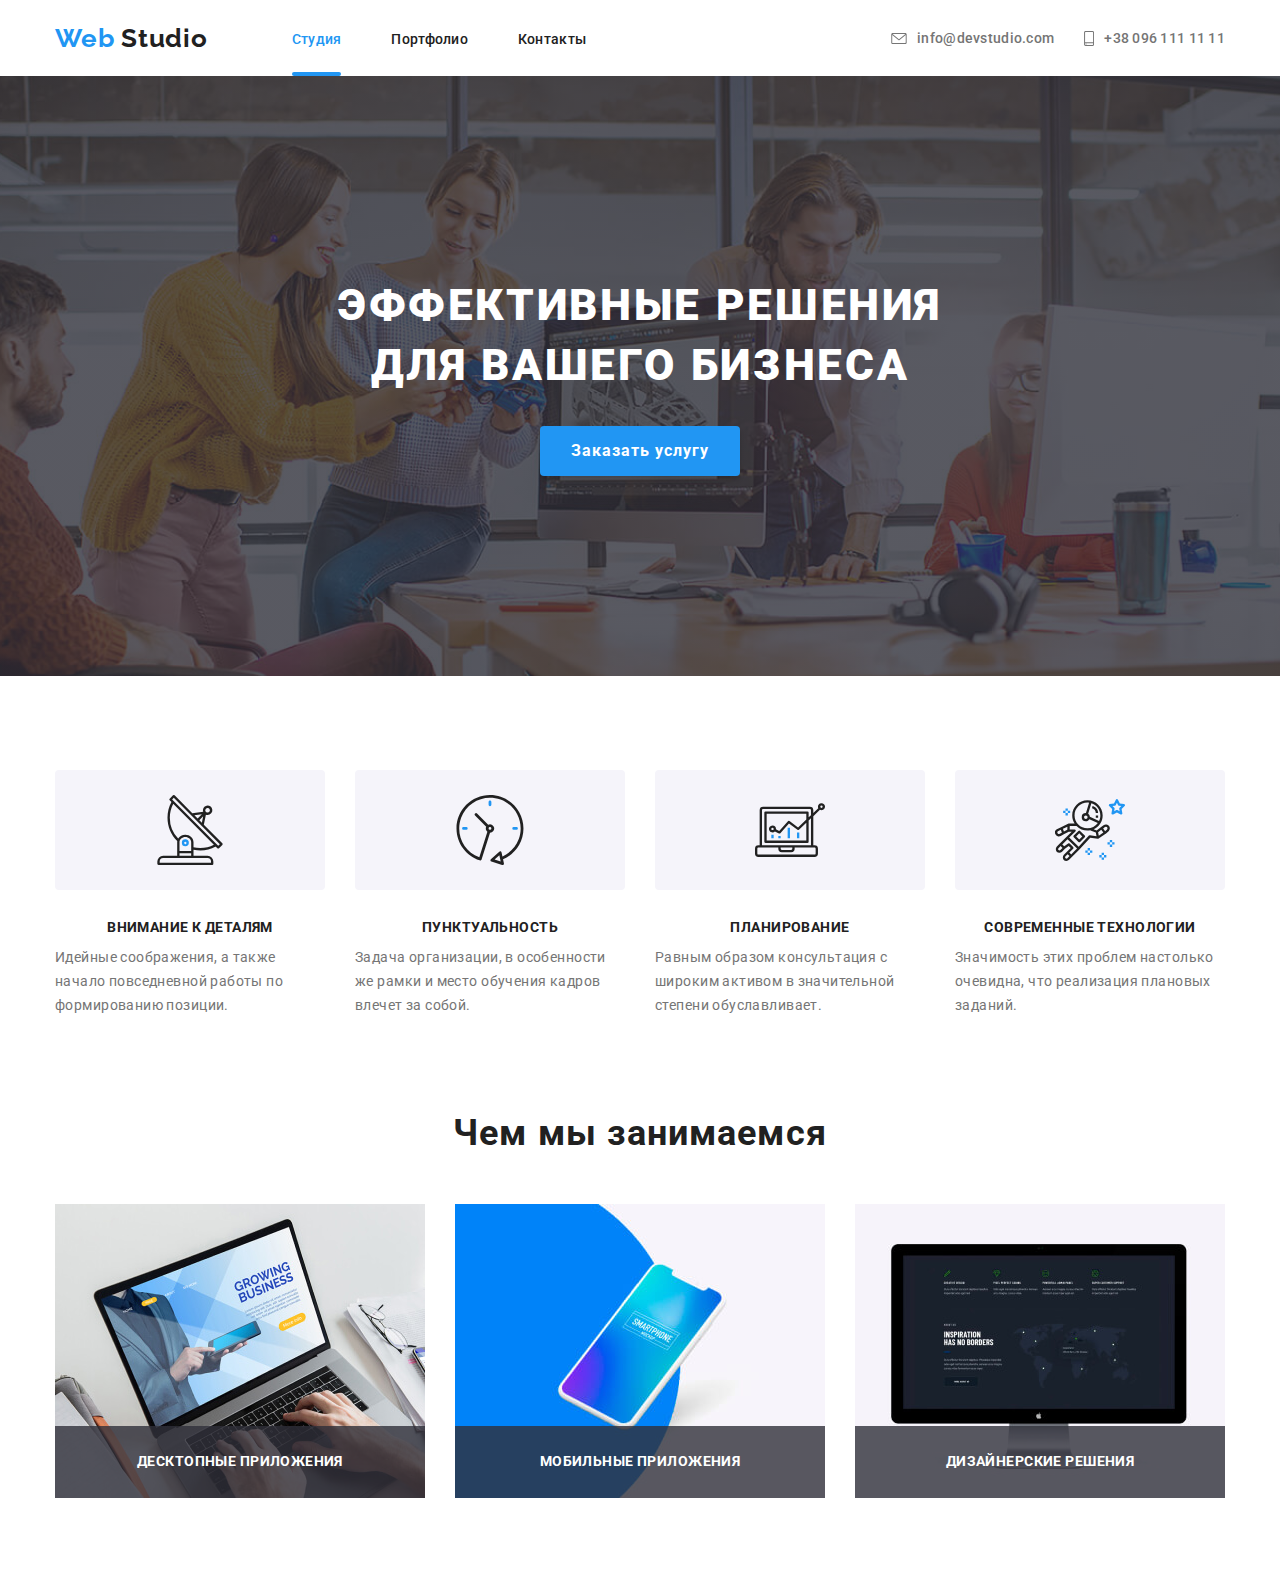
==== commit 55a665c0: "Адаптивная верстка характерных черт" ====
--- a/index.html
+++ b/index.html
@@ -86,7 +86,7 @@
                  </div>
       </section>
       <!--Секция характерных черт-->
-      <!-- <section class="features">
+      <section class="features">
         <div class="container">
           <h2 class="title" hidden>Характерные черты</h2>
           <ul class="features-list list">
@@ -128,15 +128,15 @@
             </li>
           </ul>
         </div>
-      </section> -->
+      </section>
       <!--Секция специализации-->
-      <!-- <section class="specialization">
+      <section class="specialization">
         <div class="container">
           <h2 class="title">Чем мы занимаемся</h2>
           <ul class="specialization-list list">
             <li class="specialization-list-item">
               <!--Переход на портфолио "Десктопные приложения"-->
-              <!-- <a
+              <a
                 class="specialization-list-item-link link"
                 href=""
                 aria-label="ссылка на портфолио десктопных приложений"
@@ -152,7 +152,7 @@
             </li>
             <li class="specialization-list-item">
               <!--Переход на портфолио "Мобильные приложения"-->
-              <!-- <a
+              <a
                 class="specialization-list-item-link link"
                 href=""
                 aria-label="ссылка на портфолио мобильных приложений"
@@ -168,7 +168,7 @@
             </li>
             <li class="specialization-list-item">
               <!--Переход на портфолио "Дизайн"-->
-              <!-- <a
+              <a
                 class="specialization-list-item-link link"
                 href=""
                 aria-label="ссылка на портфолио дизайна"
@@ -184,7 +184,7 @@
             </li>
           </ul>
         </div>
-      </section>  --> 
+      </section>  
       <!--Секция команды-->
       <!-- <section class="team">
         <div class="container">
--- a/css/main.min.css
+++ b/css/main.min.css
@@ -1,2 +1,2 @@
-/*! normalize.css v8.0.1 | MIT License | github.com/necolas/normalize.css */html{line-height:1.15;-webkit-text-size-adjust:100%}body{margin:0}main{display:block}h1{font-size:2em;margin:0.67em 0}hr{box-sizing:content-box;height:0;overflow:visible}pre{font-family:monospace, monospace;font-size:1em}a{background-color:transparent}abbr[title]{border-bottom:none;text-decoration:underline;text-decoration:underline dotted}b,strong{font-weight:bolder}code,kbd,samp{font-family:monospace, monospace;font-size:1em}small{font-size:80%}sub,sup{font-size:75%;line-height:0;position:relative;vertical-align:baseline}sub{bottom:-0.25em}sup{top:-0.5em}img{border-style:none}button,input,optgroup,select,textarea{font-family:inherit;font-size:100%;line-height:1.15;margin:0}button,input{overflow:visible}button,select{text-transform:none}button,[type="button"],[type="reset"],[type="submit"]{-webkit-appearance:button}button::-moz-focus-inner,[type="button"]::-moz-focus-inner,[type="reset"]::-moz-focus-inner,[type="submit"]::-moz-focus-inner{border-style:none;padding:0}button:-moz-focusring,[type="button"]:-moz-focusring,[type="reset"]:-moz-focusring,[type="submit"]:-moz-focusring{outline:1px dotted ButtonText}fieldset{padding:0.35em 0.75em 0.625em}legend{box-sizing:border-box;color:inherit;display:table;max-width:100%;padding:0;white-space:normal}progress{vertical-align:baseline}textarea{overflow:auto}[type="checkbox"],[type="radio"]{box-sizing:border-box;padding:0}[type="number"]::-webkit-inner-spin-button,[type="number"]::-webkit-outer-spin-button{height:auto}[type="search"]{-webkit-appearance:textfield;outline-offset:-2px}[type="search"]::-webkit-search-decoration{-webkit-appearance:none}::-webkit-file-upload-button{-webkit-appearance:button;font:inherit}details{display:block}summary{display:list-item}template{display:none}[hidden]{display:none}html{box-sizing:border-box}*,*::before,*::after{box-sizing:inherit}body{background-color:#E5E5E5}@media screen and (min-width: 1200px){.body-wrapper{margin-right:auto;margin-left:auto;max-width:1600px;background-color:#ffffff}}img{display:block;height:auto}button{border:none;background-color:transparent;padding:0px;outline:none}button:hover,button:focus,input:hover,input:focus,textarea:hover,textarea:focus,label:hover,label:focus{cursor:pointer}.form-input,.form-comment{display:block;width:100%;border:1px solid rgba(33,33,33,0.2);border-radius:4px;outline:none;font-size:14px;line-height:1.14;letter-spacing:0.01em;color:#757575;transition-property:border;transition-duration:250ms;transition-timing-function:cubic-bezier(0.4, 0, 0.2, 1);transition-delay:250ms}.form-input:focus,.form-input:hover,.form-input:not(:placeholder-shown),.form-comment:focus,.form-comment:hover,.form-comment:not(:placeholder-shown){border:1px solid #2196f3}body{font-family:"Roboto",sans-serif;font-size:14px;color:#757575}.container{padding-left:15px;padding-right:15px;margin-left:auto;margin-right:auto;background-color:#fff}@media screen and (min-width: 480px){.container{width:480px}}@media screen and (min-width: 768px){.container{width:768px}}@media screen and (min-width: 1200px){.container{width:1200px}}.logo{font-family:"Raleway",sans-serif;font-weight:700;font-size:24px;line-height:1.167;letter-spacing:0.03em}@media screen and (min-width: 1200px){.logo{font-size:26px;line-height:1.19}}.logo-accent{color:#2196f3}.header-burger-close-icon{opacity:0;visibility:hidden;pointer-events:none}.burger-btn{display:none}@media screen and (max-width: 767px){.burger-btn{display:flex;background-color:transparent}.burger-btn.is-open .header-burger-icon{opacity:0;visibility:hidden;pointer-events:none}.burger-btn.is-open .header-burger-close-icon{opacity:1;visibility:visible;pointer-events:visible}}.header-burger-wrapper{width:40px;height:40px;fill:#000;transition-property:fill;transition-duration:250ms;transition-timing-function:cubic-bezier(0.4, 0, 0.2, 1);transition-delay:250ms}.burger-btn:hover .header-burger-wrapper{fill:#2196f3}.title{margin-top:0px;margin-bottom:50px;font-weight:700;font-size:36px;line-height:1.17;text-align:center;letter-spacing:0.03em;color:#212121}.list{list-style:none;padding-left:0px;margin-top:0;margin-bottom:0}.link{display:block;font-style:normal;text-decoration:none}.link:hover,.link:focus{color:#2196f3}.modal-btn{height:50px;width:200px;border-radius:4px;box-shadow:0px 4px 4px rgba(0,0,0,0.15);font-weight:700;font-size:16px;line-height:1.88;text-align:center;letter-spacing:0.06em;color:#fff;background-color:#2196f3;transition-property:background;transition-duration:250ms;transition-timing-function:cubic-bezier(0.4, 0, 0.2, 1);transition-delay:250ms}.modal-btn:hover{outline:none}.backdrop{position:fixed;top:0;left:0;width:100%;height:100%;background-color:rgba(0,0,0,0.2);z-index:100;opacity:1;transition-property:opacity, visibility;transition-duration:250ms;transition-timing-function:cubic-bezier(0.4, 0, 0.2, 1);transition-delay:250ms}.backdrop.is-hidden{opacity:0;visibility:hidden;pointer-events:none}.form-layout{position:absolute;top:50%;left:50%;transform:translate(-50%, -50%) scale(1);transition-property:transform;transition-duration:250ms;transition-timing-function:cubic-bezier(0.4, 0, 0.2, 1);transition-delay:250ms;padding:40px;width:528px;height:581px;background:#fff;box-shadow:0px 1px 3px rgba(0,0,0,0.12),0px 1px 1px rgba(0,0,0,0.14),0px 2px 1px rgba(0,0,0,0.2);border-radius:4px}.backdrop.is-hidden .form-layout{transform:translate(-50%, -50%) scale(0.8)}.modal-close-btn{position:absolute;top:8px;right:8px;border:1px solid rgba(0,0,0,0.1);border-radius:50%;padding:0px;background-color:#fff;outline:none;width:30px;height:30px}.close-icon{display:block;width:18px;height:18px;margin:auto;fill:#000;transition-property:fill;transition-duration:250ms;transition-timing-function:cubic-bezier(0.4, 0, 0.2, 1);transition-delay:250ms}.modal-close-btn:hover .close-icon,.modal-close-btn:focus .close-icon{fill:#2196f3}.form-checkbox{position:absolute;width:1px;height:1px;margin:-1px;border:0;padding:0;clip:rect(0 0 0 0);overflow:hidden}.form-custom-checkbox{display:flex;width:16px;height:15px;border:1.5px solid #212121;border-radius:2px;margin-right:8px;background-color:transparent;background-origin:border-box;background-position:1.5px 2.5px;background-repeat:no-repeat;background-size:13px 12px;transition-property:background-color, border;transition-duration:250ms;transition-timing-function:cubic-bezier(0.4, 0, 0.2, 1);transition-delay:250ms}.form-checkbox:checked+.form-custom-checkbox{border:transparent;background-color:#2196f3}.checkbox-icon{padding-left:1px;padding-right:1px;padding-top:2px;fill:#fff}.social-list{display:flex;justify-content:center;align-items:center}.social-list-item:not(:last-child){margin-right:10px}.social-list-link-block{display:flex;height:44px;width:44px;border-radius:50%;align-items:center;justify-content:center;transition-property:background-color;transition-duration:250ms;transition-timing-function:cubic-bezier(0.4, 0, 0.2, 1);transition-delay:250ms}.social-list-link-icons{width:20px;height:20px;transition-property:fill;transition-duration:250ms;transition-timing-function:cubic-bezier(0.4, 0, 0.2, 1);transition-delay:250ms}.form-sign-input-wrapper{display:flex}.form-sign-label{display:block}.form-sign-input{display:block;width:358px;height:50px;border:1px solid rgba(255,255,255,0.3);filter:drop-shadow(0px 4px 4px rgba(0,0,0,0.15));border-radius:4px;outline:none;padding-left:16px;background-color:transparent}.form-sign-input,.form-sign-input::placeholder{font-size:16px;line-height:1.25;letter-spacing:0.03em;color:rgba(255,255,255,0.6)}.form-sign-btn{display:flex;align-items:center;justify-content:center;margin-left:12px}.sign-btn-send-icon{width:24px;height:24px;fill:#fff;margin-left:10px}.header .container{position:relative}.header .logo{padding-top:16px;padding-bottom:16px;color:#212121}.header-wrapper{z-index:2;position:relative;display:flex;align-items:center;justify-content:space-between;padding-right:0px;padding-left:0px;background-color:#fff}.menu-wrapper{text-align:center;background-color:#fff}@media screen and (max-width: 767px){.header .container{padding-right:0px;padding-left:0px}.header-wrapper{padding-right:15px;padding-left:15px}.menu-wrapper{position:absolute;right:0px;left:0px;top:100%;z-index:1;transform:translateY(-100%);padding-top:20px;padding-bottom:52px;border-top:1px solid #ECECEC;transition-property:transform;transition-duration:250ms;transition-timing-function:cubic-bezier(0.4, 0, 0.2, 1);transition-delay:250ms}.menu-wrapper.is-open{transform:translateY(0);box-shadow:0px 4px 8px -4px rgba(0,0,0,0.04),0px 2px 4px -4px rgba(0,0,0,0.08),0px 1px 3px -4px rgba(0,0,0,0.16)}.navigation{margin-bottom:46px}.header-adress-list-item-link{justify-content:center}}.nav-list-link,.header-adress-list-item-link{font-weight:500;font-size:18px;line-height:1.167;letter-spacing:0.02em}.nav-list-link{color:#212121;transition-property:color;transition-duration:250ms;transition-timing-function:cubic-bezier(0.4, 0, 0.2, 1);transition-delay:250ms}.nav-list-link-text{display:inline-block;padding-top:40px;padding-bottom:8px}.current{color:#2196f3;position:relative}.current::after{position:absolute;display:block;bottom:0;left:0;content:"";width:100%;height:4px;background:#2196f3;border-radius:2px}.header-adress{display:block;margin-right:auto;margin-left:auto}.header-adress-list-item-link{display:flex;align-items:center;padding-top:8px;padding-bottom:8px;color:#757575;transition-property:color;transition-duration:250ms;transition-timing-function:cubic-bezier(0.4, 0, 0.2, 1);transition-delay:250ms}.header-adress-list-item-link .mail{width:16px;height:11px}.header-adress-list-item-link .mob{width:10px;height:15px}.header-adress-list-item-link:focus{color:#757575}.header-adress-list-item-link:hover{color:#2196f3}.header-adress-icon{margin-right:10px;fill:#757575;transition-property:fill;transition-duration:250ms;transition-timing-function:cubic-bezier(0.4, 0, 0.2, 1);transition-delay:250ms}.header-adress-list-item-link:hover .header-adress-icon{fill:#2196f3}@media screen and (min-width: 768px){.header .container{display:flex;align-items:center;justify-content:space-between}.menu-wrapper{display:flex;align-items:center}.navigation{margin-right:84px}.nav-list{display:flex;align-items:center}.nav-list-item:not(:last-child){margin-right:50px}.nav-list-link{font-size:14px;line-height:1.14}.header-adress-list-item-link{font-size:12px}.nav-list-link-text{padding-top:32px;padding-bottom:28px}.header-adress-list-item-link{padding-top:5px;padding-bottom:5px}}@media screen and (min-width: 768px) and (max-width: 1199px){.header-adress-icon{margin-right:8px}.header-adress-list-item-link .mail{width:14px;height:10px}.header-adress-list-item-link .mob{width:10px;height:14px}}@media screen and (min-width: 1200px){.menu-wrapper{align-items:baseline}.navigation{margin-right:305px}.header-adress-list{display:flex}.header-adress-list-item:not(:last-child){margin-right:30px}.header-adress-list-item-link{font-size:14px;line-height:1.14}}.hero{background-color:rgba(47,48,58,0.8);background-image:linear-gradient(rgba(47,48,58,0.8), rgba(47,48,58,0.8)),url("../images/hero/mobile-hero-480.jpg");background-repeat:no-repeat;background-position:center;background-size:cover;text-align:center;margin-left:auto;margin-right:auto;min-width:240px;max-width:480px;height:400px}@media screen and (min-device-pixel-ratio: 2), screen and (min-resolution: 192dpi), screen and (min-resolution: 2dppx){.hero{background-image:linear-gradient(rgba(47,48,58,0.8), rgba(47,48,58,0.8)),url("../images/hero/mobile-hero-960.jpg")}}.hero .container{padding-top:118px;padding-bottom:118px;padding-left:55px;padding-right:55px;text-align:center;background-color:transparent}.hero .modal-btn:hover,.hero .modal-btn:focus{background:#188CE8}@media screen and (min-width: 768px){.hero{background-image:linear-gradient(rgba(47,48,58,0.8), rgba(47,48,58,0.8)),url("../images/hero/tablet-hero-768.jpg");width:768px;max-width:768px}}@media screen and (min-width: 768px) and (min-device-pixel-ratio: 2), screen and (min-width: 768px) and (min-resolution: 192dpi), screen and (min-width: 768px) and (min-resolution: 2dppx){.hero{background-image:linear-gradient(rgba(47,48,58,0.8), rgba(47,48,58,0.8)),url("../images/hero/tablet-hero-1536.jpg")}}@media screen and (min-width: 768px){.hero .container{padding-left:180px;padding-right:180px}}@media screen and (min-width: 1200px){.hero{background-image:linear-gradient(rgba(47,48,58,0.8), rgba(47,48,58,0.8)),url("../images/hero/desktop-hero-1200.jpg");width:100%;min-width:1200px;max-width:1600px;height:600px}}@media screen and (min-width: 1200px) and (min-device-pixel-ratio: 2), screen and (min-width: 1200px) and (min-resolution: 192dpi), screen and (min-width: 1200px) and (min-resolution: 2dppx){.hero{background-image:linear-gradient(rgba(47,48,58,0.8), rgba(47,48,58,0.8)),url("../images/hero/desktop-hero-2400.jpg")}}@media screen and (min-width: 1200px){.hero .container{padding-top:200px;padding-bottom:200px;padding-left:250px;padding-right:250px}}.hero-title{margin-top:0px;margin-bottom:30px;font-weight:900;letter-spacing:0.06em;text-transform:uppercase;font-size:26px;line-height:1.62;color:#fff}@media screen and (min-width: 1200px){.hero-title{font-size:44px;line-height:1.36}}.contact-form{display:flex;justify-content:center;flex-direction:column}.contact-form .modal-btn{margin-left:auto;margin-right:auto}.contact-form .modal-btn:hover,.contact-form .modal-btn:focus{background:#188CE8}.contact-form-title{margin-bottom:30px;font-weight:700;font-size:20px;line-height:1.15;letter-spacing:0.03em;color:#212121}.modal-form-input-wrapper{position:relative;margin-bottom:28px}.modal-form-input-wrapper .name{text-transform:capitalize}.form-input{height:40px;padding-left:42px}.form-comment{height:120px;padding-left:16px;padding-top:12px;padding-right:16px;padding-bottom:12px;margin-bottom:20px;resize:none}.form-comment::placeholder{font-size:14px;line-height:1.14;letter-spacing:0.01em;color:#757575}.form-label{position:absolute;top:50%;left:42px;transform:translateY(-50%);font-size:14px;line-height:1.14;letter-spacing:0.01em;color:#757575;transition-property:transform, color, font-size;transition-duration:250ms;transition-timing-function:cubic-bezier(0.4, 0, 0.2, 1);transition-delay:250ms}.form-input:focus+.form-label,.form-input:not(:placeholder-shown)+.form-label{color:#2196f3;transform:translate(-26px, -39px);font-size:12px}.form-label-icon{position:absolute;left:16px;display:block;width:18px;height:18px;margin:auto;top:50%;transform:translateY(-50%);fill:#212121;transition-property:fill;transition-duration:250ms;transition-timing-function:cubic-bezier(0.4, 0, 0.2, 1);transition-delay:250ms}.form-input:focus ~ .form-label-icon,.form-input:not(:placeholder-shown) ~ .form-label-icon{fill:#2196f3}.form-agreement-label{display:flex;align-items:center;margin-bottom:30px;justify-content:center}.agreement{line-height:1.71px}.agreement a{color:#2196f3}.features .subtitle{font-weight:700;font-size:14px;line-height:1.14;letter-spacing:0.03em;text-transform:uppercase;margin-bottom:10px;margin-top:0px;color:#212121}.features .container{padding-top:94px;padding-bottom:47px}.features .description{line-height:1.71;letter-spacing:0.03em;margin-top:0px;margin-bottom:0px}.features-list{display:flex;align-items:center;justify-content:space-between}.features-list-item:not(:last-child){margin-right:30px}.features-list-item-block{display:flex;height:120px;border-radius:4px;background-color:#f5f4fa;margin-bottom:30px;justify-content:center;align-items:center}.features-list-item-block-icon{width:70px;height:70px;fill:#212121}.specialization .container{padding-top:47px;padding-bottom:94px}.specialization .title{margin-top:0px;margin-bottom:50px;font-weight:700;font-size:36px;line-height:1.17;text-align:center;letter-spacing:0.03em;color:#212121}.specialization .subtitle{position:absolute;bottom:0;width:100%;padding-top:28px;padding-bottom:28px;font-weight:700;font-size:14px;line-height:1.14;letter-spacing:0.03em;text-transform:uppercase;text-align:center;margin-bottom:0px;margin-top:0px;color:#fff;background-color:rgba(47,48,58,0.8);transition-property:background-color;transition-duration:250ms;transition-timing-function:cubic-bezier(0.4, 0, 0.2, 1);transition-delay:250ms}.specialization-list{display:flex;align-items:center;justify-content:space-between}.specialization-list-item:not(:last-child){margin-right:30px}.specialization-list-item-link{position:relative}.specialization-list-item-link:hover .subtitle,.specialization-list-item-link:focus .subtitle{background-color:rgba(33,150,243,0.9)}.team{background-color:#f5f4fa;min-width:1200px}.team .container{padding-top:94px;padding-bottom:94px}.team .subtitle{font-weight:500;font-size:16px;line-height:1.19;text-align:center;letter-spacing:0.03em;color:#212121;margin-top:0px;margin-bottom:10px}.team .description{margin-top:0px;margin-bottom:16px;font-size:16px;line-height:1.19;text-align:center}.team-list{display:flex;align-items:center;justify-content:space-between}.team-list-item{background-color:#fff;box-shadow:0px 2px 1px rgba(0,0,0,0.2),0px 1px 1px rgba(0,0,0,0.14),0px 1px 3px rgba(0,0,0,0.12);border-radius:0px 0px 4px 4px}.team-list-item:not(:last-child){margin-right:30px}.team-list-item-photo{margin-bottom:30px}.team-list-item-social-list{padding-bottom:24px}.team-social-list-link-block{background-color:none}.team-list-item-social-list-link:hover .team-social-list-link-block,.team-list-item-social-list-link:focus .team-social-list-link-block{background-color:#2196f3}.team-social-list-link-icons{fill:#afb1b8}.team-list-item-social-list-link:hover .team-social-list-link-icons,.team-list-item-social-list-link:focus .team-social-list-link-icons{fill:#fff}.customers .container{padding-top:94px;padding-bottom:94px}.customers-list{display:flex;justify-content:space-between;align-items:center}.customers-list-item:not(:last-child){margin-right:30px}.customers-list-item-link-block{display:flex;justify-content:center;align-items:center;width:170px;height:90px;border:1px solid #afb1b8;border-radius:4px;transition-property:border;transition-duration:250ms;transition-timing-function:cubic-bezier(0.4, 0, 0.2, 1);transition-delay:250ms}.customers-list-item-link:hover .customers-list-item-link-block,.customers-list-item-link:focus-within .customers-list-item-link-block{border:1px solid #2196f3}.customers-list-item-link-block .logo-1{width:44px;height:49px}.customers-list-item-link-block .logo-2{width:40px;height:52px}.customers-list-item-link-block .logo-3{width:41px;height:43px}.customers-list-item-link-block .logo-4{width:80px;height:42px}.customers-list-item-link-block .logo-5{width:59px;height:47px}.customers-list-item-link-block .logo-6{width:88px;height:45px}.customers-list-item-link-block-icon{fill:#afb1b8;transition-property:fill;transition-duration:250ms;transition-timing-function:cubic-bezier(0.4, 0, 0.2, 1);transition-delay:250ms}.customers-list-item-link:hover .customers-list-item-link-block-icon,.customers-list-item-link:focus .customers-list-item-link-block-icon{fill:#2196f3}.footer{background-color:#2f303a;min-width:1200px}.footer .container{padding-top:60px;padding-bottom:60px;display:flex;justify-content:space-between;align-items:baseline}.footer .title{margin-bottom:20px;text-align:left;font-weight:700;font-size:14px;line-height:1.14;letter-spacing:0.03em;text-transform:uppercase;color:#fff}.footer .logo{color:#fff}.footer-contact{margin-right:69px}.footer-contact-logo{margin-top:0px;margin-bottom:20px}.footer-contact-adress-list-item:not(:last-child){margin-bottom:9px}.footer-contact-adress-list-item-link{line-height:1.71;letter-spacing:0.03em;color:rgba(255,255,255,0.6);transition-property:color;transition-duration:250ms;transition-timing-function:cubic-bezier(0.4, 0, 0.2, 1);transition-delay:250ms}.footer-contact-adress-list-item-link:hover,.footer-contact-adress-list-item-link:focus{color:#2196f3}.footer-contact-adress-list-item-link.map{color:#fff}.footer-contact-adress-list-item-link.map:hover,.footer-contact-adress-list-item-link.map:focus{color:#2196f3}.footer-social{margin-right:94px}.footer-social-list-item-link-block{background-color:rgba(255,255,255,0.1)}.footer-social-list-item-link:hover .footer-social-list-item-link-block,.footer-social-list-item-link:focus .footer-social-list-item-link-block{background-color:#2196f3}.footer-social-list-link-icons{fill:#fff}
+/*! normalize.css v8.0.1 | MIT License | github.com/necolas/normalize.css */html{line-height:1.15;-webkit-text-size-adjust:100%}body{margin:0}main{display:block}h1{font-size:2em;margin:0.67em 0}hr{box-sizing:content-box;height:0;overflow:visible}pre{font-family:monospace, monospace;font-size:1em}a{background-color:transparent}abbr[title]{border-bottom:none;text-decoration:underline;text-decoration:underline dotted}b,strong{font-weight:bolder}code,kbd,samp{font-family:monospace, monospace;font-size:1em}small{font-size:80%}sub,sup{font-size:75%;line-height:0;position:relative;vertical-align:baseline}sub{bottom:-0.25em}sup{top:-0.5em}img{border-style:none}button,input,optgroup,select,textarea{font-family:inherit;font-size:100%;line-height:1.15;margin:0}button,input{overflow:visible}button,select{text-transform:none}button,[type="button"],[type="reset"],[type="submit"]{-webkit-appearance:button}button::-moz-focus-inner,[type="button"]::-moz-focus-inner,[type="reset"]::-moz-focus-inner,[type="submit"]::-moz-focus-inner{border-style:none;padding:0}button:-moz-focusring,[type="button"]:-moz-focusring,[type="reset"]:-moz-focusring,[type="submit"]:-moz-focusring{outline:1px dotted ButtonText}fieldset{padding:0.35em 0.75em 0.625em}legend{box-sizing:border-box;color:inherit;display:table;max-width:100%;padding:0;white-space:normal}progress{vertical-align:baseline}textarea{overflow:auto}[type="checkbox"],[type="radio"]{box-sizing:border-box;padding:0}[type="number"]::-webkit-inner-spin-button,[type="number"]::-webkit-outer-spin-button{height:auto}[type="search"]{-webkit-appearance:textfield;outline-offset:-2px}[type="search"]::-webkit-search-decoration{-webkit-appearance:none}::-webkit-file-upload-button{-webkit-appearance:button;font:inherit}details{display:block}summary{display:list-item}template{display:none}[hidden]{display:none}html{box-sizing:border-box}*,*::before,*::after{box-sizing:inherit}body{background-color:#E5E5E5}@media screen and (min-width: 1200px){.body-wrapper{margin-right:auto;margin-left:auto;max-width:1600px;background-color:#ffffff}}img{display:block;height:auto}button{border:none;background-color:transparent;padding:0px;outline:none}button:hover,button:focus,input:hover,input:focus,textarea:hover,textarea:focus,label:hover,label:focus{cursor:pointer}.form-input,.form-comment{display:block;width:100%;border:1px solid rgba(33,33,33,0.2);border-radius:4px;outline:none;font-size:14px;line-height:1.14;letter-spacing:0.01em;color:#757575;transition-property:border;transition-duration:250ms;transition-timing-function:cubic-bezier(0.4, 0, 0.2, 1);transition-delay:250ms}.form-input:focus,.form-input:hover,.form-input:not(:placeholder-shown),.form-comment:focus,.form-comment:hover,.form-comment:not(:placeholder-shown){border:1px solid #2196f3}body{font-family:"Roboto",sans-serif;font-size:14px;color:#757575}.container{padding-left:15px;padding-right:15px;margin-left:auto;margin-right:auto;background-color:#fff}@media screen and (min-width: 480px){.container{width:480px}}@media screen and (min-width: 768px){.container{width:768px}}@media screen and (min-width: 1200px){.container{width:1200px}}.logo{font-family:"Raleway",sans-serif;font-weight:700;font-size:24px;line-height:1.167;letter-spacing:0.03em}@media screen and (min-width: 1200px){.logo{font-size:26px;line-height:1.19}}.logo-accent{color:#2196f3}.header-burger-close-icon{opacity:0;visibility:hidden;pointer-events:none}.burger-btn{display:none}@media screen and (max-width: 767px){.burger-btn{display:flex;background-color:transparent}.burger-btn.is-open .header-burger-icon{opacity:0;visibility:hidden;pointer-events:none}.burger-btn.is-open .header-burger-close-icon{opacity:1;visibility:visible;pointer-events:visible}}.header-burger-wrapper{width:40px;height:40px;fill:#000;transition-property:fill;transition-duration:250ms;transition-timing-function:cubic-bezier(0.4, 0, 0.2, 1);transition-delay:250ms}.burger-btn:hover .header-burger-wrapper{fill:#2196f3}.title{margin-top:0px;margin-bottom:50px;font-weight:700;font-size:36px;line-height:1.17;text-align:center;letter-spacing:0.03em;color:#212121}.list{list-style:none;padding-left:0px;margin-top:0;margin-bottom:0}.link{display:block;font-style:normal;text-decoration:none}.link:hover,.link:focus{color:#2196f3}.modal-btn{height:50px;width:200px;border-radius:4px;box-shadow:0px 4px 4px rgba(0,0,0,0.15);font-weight:700;font-size:16px;line-height:1.88;text-align:center;letter-spacing:0.06em;color:#fff;background-color:#2196f3;transition-property:background;transition-duration:250ms;transition-timing-function:cubic-bezier(0.4, 0, 0.2, 1);transition-delay:250ms}.modal-btn:hover{outline:none}.backdrop{position:fixed;top:0;left:0;width:100%;height:100%;background-color:rgba(0,0,0,0.2);z-index:100;opacity:1;transition-property:opacity, visibility;transition-duration:250ms;transition-timing-function:cubic-bezier(0.4, 0, 0.2, 1);transition-delay:250ms}.backdrop.is-hidden{opacity:0;visibility:hidden;pointer-events:none}.form-layout{position:absolute;top:50%;left:50%;transform:translate(-50%, -50%) scale(1);transition-property:transform;transition-duration:250ms;transition-timing-function:cubic-bezier(0.4, 0, 0.2, 1);transition-delay:250ms;padding:40px;width:528px;height:581px;background:#fff;box-shadow:0px 1px 3px rgba(0,0,0,0.12),0px 1px 1px rgba(0,0,0,0.14),0px 2px 1px rgba(0,0,0,0.2);border-radius:4px}.backdrop.is-hidden .form-layout{transform:translate(-50%, -50%) scale(0.8)}.modal-close-btn{position:absolute;top:8px;right:8px;border:1px solid rgba(0,0,0,0.1);border-radius:50%;padding:0px;background-color:#fff;outline:none;width:30px;height:30px}.close-icon{display:block;width:18px;height:18px;margin:auto;fill:#000;transition-property:fill;transition-duration:250ms;transition-timing-function:cubic-bezier(0.4, 0, 0.2, 1);transition-delay:250ms}.modal-close-btn:hover .close-icon,.modal-close-btn:focus .close-icon{fill:#2196f3}.form-checkbox{position:absolute;width:1px;height:1px;margin:-1px;border:0;padding:0;clip:rect(0 0 0 0);overflow:hidden}.form-custom-checkbox{display:flex;width:16px;height:15px;border:1.5px solid #212121;border-radius:2px;margin-right:8px;background-color:transparent;background-origin:border-box;background-position:1.5px 2.5px;background-repeat:no-repeat;background-size:13px 12px;transition-property:background-color, border;transition-duration:250ms;transition-timing-function:cubic-bezier(0.4, 0, 0.2, 1);transition-delay:250ms}.form-checkbox:checked+.form-custom-checkbox{border:transparent;background-color:#2196f3}.checkbox-icon{padding-left:1px;padding-right:1px;padding-top:2px;fill:#fff}.social-list{display:flex;justify-content:center;align-items:center}.social-list-item:not(:last-child){margin-right:10px}.social-list-link-block{display:flex;height:44px;width:44px;border-radius:50%;align-items:center;justify-content:center;transition-property:background-color;transition-duration:250ms;transition-timing-function:cubic-bezier(0.4, 0, 0.2, 1);transition-delay:250ms}.social-list-link-icons{width:20px;height:20px;transition-property:fill;transition-duration:250ms;transition-timing-function:cubic-bezier(0.4, 0, 0.2, 1);transition-delay:250ms}.form-sign-input-wrapper{display:flex}.form-sign-label{display:block}.form-sign-input{display:block;width:358px;height:50px;border:1px solid rgba(255,255,255,0.3);filter:drop-shadow(0px 4px 4px rgba(0,0,0,0.15));border-radius:4px;outline:none;padding-left:16px;background-color:transparent}.form-sign-input,.form-sign-input::placeholder{font-size:16px;line-height:1.25;letter-spacing:0.03em;color:rgba(255,255,255,0.6)}.form-sign-btn{display:flex;align-items:center;justify-content:center;margin-left:12px}.sign-btn-send-icon{width:24px;height:24px;fill:#fff;margin-left:10px}.subtitle{font-weight:700;font-size:14px;line-height:1.14;letter-spacing:0.03em;text-transform:uppercase;margin-bottom:10px;margin-top:0px;color:#212121}.header .container{position:relative}.header .logo{padding-top:16px;padding-bottom:16px;color:#212121}.header-wrapper{z-index:2;position:relative;display:flex;align-items:center;justify-content:space-between;padding-right:0px;padding-left:0px;background-color:#fff}.menu-wrapper{text-align:center;background-color:#fff}@media screen and (max-width: 767px){.header .container{padding-right:0px;padding-left:0px}.header-wrapper{padding-right:15px;padding-left:15px}.menu-wrapper{position:absolute;right:0px;left:0px;top:100%;z-index:1;transform:translateY(-100%);padding-top:20px;padding-bottom:52px;border-top:1px solid #ECECEC;transition-property:transform;transition-duration:250ms;transition-timing-function:cubic-bezier(0.4, 0, 0.2, 1);transition-delay:250ms}.menu-wrapper.is-open{transform:translateY(0);box-shadow:0px 4px 8px -4px rgba(0,0,0,0.04),0px 2px 4px -4px rgba(0,0,0,0.08),0px 1px 3px -4px rgba(0,0,0,0.16)}.navigation{margin-bottom:46px}.header-adress-list-item-link{justify-content:center}}.nav-list-link,.header-adress-list-item-link{font-weight:500;font-size:18px;line-height:1.167;letter-spacing:0.02em}.nav-list-link{color:#212121;transition-property:color;transition-duration:250ms;transition-timing-function:cubic-bezier(0.4, 0, 0.2, 1);transition-delay:250ms}.nav-list-link-text{display:inline-block;padding-top:40px;padding-bottom:8px}.current{color:#2196f3;position:relative}.current::after{position:absolute;display:block;bottom:0;left:0;content:"";width:100%;height:4px;background:#2196f3;border-radius:2px}.header-adress{display:block;margin-right:auto;margin-left:auto}.header-adress-list-item-link{display:flex;align-items:center;padding-top:8px;padding-bottom:8px;color:#757575;transition-property:color;transition-duration:250ms;transition-timing-function:cubic-bezier(0.4, 0, 0.2, 1);transition-delay:250ms}.header-adress-list-item-link .mail{width:16px;height:11px}.header-adress-list-item-link .mob{width:10px;height:15px}.header-adress-list-item-link:focus{color:#757575}.header-adress-list-item-link:hover{color:#2196f3}.header-adress-icon{margin-right:10px;fill:#757575;transition-property:fill;transition-duration:250ms;transition-timing-function:cubic-bezier(0.4, 0, 0.2, 1);transition-delay:250ms}.header-adress-list-item-link:hover .header-adress-icon{fill:#2196f3}@media screen and (min-width: 768px){.header .container{display:flex;align-items:center;justify-content:space-between}.menu-wrapper{display:flex;align-items:center}.navigation{margin-right:84px}.nav-list{display:flex;align-items:center}.nav-list-item:not(:last-child){margin-right:50px}.nav-list-link{font-size:14px;line-height:1.14}.header-adress-list-item-link{font-size:12px}.nav-list-link-text{padding-top:32px;padding-bottom:28px}.header-adress-list-item-link{padding-top:5px;padding-bottom:5px}}@media screen and (min-width: 768px) and (max-width: 1199px){.header-adress-icon{margin-right:8px}.header-adress-list-item-link .mail{width:14px;height:10px}.header-adress-list-item-link .mob{width:10px;height:14px}}@media screen and (min-width: 1200px){.menu-wrapper{align-items:baseline}.navigation{margin-right:305px}.header-adress-list{display:flex}.header-adress-list-item:not(:last-child){margin-right:30px}.header-adress-list-item-link{font-size:14px;line-height:1.14}}.hero{background-color:rgba(47,48,58,0.8);background-image:linear-gradient(rgba(47,48,58,0.8), rgba(47,48,58,0.8)),url("../images/hero/mobile-hero-480.jpg");background-repeat:no-repeat;background-position:center;background-size:cover;text-align:center;margin-left:auto;margin-right:auto;min-width:240px;max-width:480px;height:400px}@media screen and (min-device-pixel-ratio: 2), screen and (min-resolution: 192dpi), screen and (min-resolution: 2dppx){.hero{background-image:linear-gradient(rgba(47,48,58,0.8), rgba(47,48,58,0.8)),url("../images/hero/mobile-hero-960.jpg")}}.hero .container{padding-top:118px;padding-bottom:118px;padding-left:55px;padding-right:55px;text-align:center;background-color:transparent}.hero .modal-btn:hover,.hero .modal-btn:focus{background:#188CE8}@media screen and (min-width: 768px){.hero{background-image:linear-gradient(rgba(47,48,58,0.8), rgba(47,48,58,0.8)),url("../images/hero/tablet-hero-768.jpg");width:768px;max-width:768px}}@media screen and (min-width: 768px) and (min-device-pixel-ratio: 2), screen and (min-width: 768px) and (min-resolution: 192dpi), screen and (min-width: 768px) and (min-resolution: 2dppx){.hero{background-image:linear-gradient(rgba(47,48,58,0.8), rgba(47,48,58,0.8)),url("../images/hero/tablet-hero-1536.jpg")}}@media screen and (min-width: 768px){.hero .container{padding-left:180px;padding-right:180px}}@media screen and (min-width: 1200px){.hero{background-image:linear-gradient(rgba(47,48,58,0.8), rgba(47,48,58,0.8)),url("../images/hero/desktop-hero-1200.jpg");width:100%;min-width:1200px;max-width:1600px;height:600px}}@media screen and (min-width: 1200px) and (min-device-pixel-ratio: 2), screen and (min-width: 1200px) and (min-resolution: 192dpi), screen and (min-width: 1200px) and (min-resolution: 2dppx){.hero{background-image:linear-gradient(rgba(47,48,58,0.8), rgba(47,48,58,0.8)),url("../images/hero/desktop-hero-2400.jpg")}}@media screen and (min-width: 1200px){.hero .container{padding-top:200px;padding-bottom:200px;padding-left:250px;padding-right:250px}}.hero-title{margin-top:0px;margin-bottom:30px;font-weight:900;letter-spacing:0.06em;text-transform:uppercase;font-size:26px;line-height:1.62;color:#fff}@media screen and (min-width: 1200px){.hero-title{font-size:44px;line-height:1.36}}.contact-form{display:flex;justify-content:center;flex-direction:column}.contact-form .modal-btn{margin-left:auto;margin-right:auto}.contact-form .modal-btn:hover,.contact-form .modal-btn:focus{background:#188CE8}.contact-form-title{margin-bottom:30px;font-weight:700;font-size:20px;line-height:1.15;letter-spacing:0.03em;color:#212121}.modal-form-input-wrapper{position:relative;margin-bottom:28px}.modal-form-input-wrapper .name{text-transform:capitalize}.form-input{height:40px;padding-left:42px}.form-comment{height:120px;padding-left:16px;padding-top:12px;padding-right:16px;padding-bottom:12px;margin-bottom:20px;resize:none}.form-comment::placeholder{font-size:14px;line-height:1.14;letter-spacing:0.01em;color:#757575}.form-label{position:absolute;top:50%;left:42px;transform:translateY(-50%);font-size:14px;line-height:1.14;letter-spacing:0.01em;color:#757575;transition-property:transform, color, font-size;transition-duration:250ms;transition-timing-function:cubic-bezier(0.4, 0, 0.2, 1);transition-delay:250ms}.form-input:focus+.form-label,.form-input:not(:placeholder-shown)+.form-label{color:#2196f3;transform:translate(-26px, -39px);font-size:12px}.form-label-icon{position:absolute;left:16px;display:block;width:18px;height:18px;margin:auto;top:50%;transform:translateY(-50%);fill:#212121;transition-property:fill;transition-duration:250ms;transition-timing-function:cubic-bezier(0.4, 0, 0.2, 1);transition-delay:250ms}.form-input:focus ~ .form-label-icon,.form-input:not(:placeholder-shown) ~ .form-label-icon{fill:#2196f3}.form-agreement-label{display:flex;align-items:center;margin-bottom:30px;justify-content:center}.agreement{line-height:1.71px}.agreement a{color:#2196f3}.features .container{padding-top:60px;padding-bottom:60px}.features .subtitle{text-align:center}.features .description{line-height:1.71;letter-spacing:0.03em;margin-top:0px;margin-bottom:0px}.features-list-item-block{display:flex;height:120px;border-radius:4px;background-color:#f5f4fa;margin-bottom:30px;justify-content:center;align-items:center}.features-list-item-block-icon{width:70px;height:70px;fill:#212121}@media screen and (max-width: 767px){.features-list-item:not(:last-child){margin-bottom:30px}}@media screen and (min-width: 768px){.features-list{display:flex;align-items:flex-start;justify-content:space-between;flex-wrap:wrap}.features-list-item{width:354px}}@media screen and (min-width: 768px) and (max-width: 1199px){.features-list-item:nth-child(-n+2){margin-bottom:30px}}@media screen and (min-width: 1200px){.features .container{padding-top:94px;padding-bottom:47px}.features-list{flex-wrap:nowrap}.features-list-item:not(:last-child){margin-right:30px}}@media screen and (max-width: 1199px){.specialization{display:none}}.specialization .container{padding-top:47px;padding-bottom:94px}.specialization .title{margin-top:0px;margin-bottom:50px;font-weight:700;font-size:36px;line-height:1.17;text-align:center;letter-spacing:0.03em;color:#212121}.specialization .subtitle{position:absolute;bottom:0;width:100%;padding-top:28px;padding-bottom:28px;font-weight:700;font-size:14px;line-height:1.14;letter-spacing:0.03em;text-transform:uppercase;text-align:center;margin-bottom:0px;margin-top:0px;color:#fff;background-color:rgba(47,48,58,0.8);transition-property:background-color;transition-duration:250ms;transition-timing-function:cubic-bezier(0.4, 0, 0.2, 1);transition-delay:250ms}.specialization-list{display:flex;align-items:center;justify-content:space-between}.specialization-list-item:not(:last-child){margin-right:30px}.specialization-list-item-link{position:relative}.specialization-list-item-link:hover .subtitle,.specialization-list-item-link:focus .subtitle{background-color:rgba(33,150,243,0.9)}.team{background-color:#f5f4fa;min-width:1200px}.team .container{padding-top:94px;padding-bottom:94px}.team .subtitle{font-weight:500;font-size:16px;line-height:1.19;text-align:center;letter-spacing:0.03em;color:#212121;margin-top:0px;margin-bottom:10px}.team .description{margin-top:0px;margin-bottom:16px;font-size:16px;line-height:1.19;text-align:center}.team-list{display:flex;align-items:center;justify-content:space-between}.team-list-item{background-color:#fff;box-shadow:0px 2px 1px rgba(0,0,0,0.2),0px 1px 1px rgba(0,0,0,0.14),0px 1px 3px rgba(0,0,0,0.12);border-radius:0px 0px 4px 4px}.team-list-item:not(:last-child){margin-right:30px}.team-list-item-photo{margin-bottom:30px}.team-list-item-social-list{padding-bottom:24px}.team-social-list-link-block{background-color:none}.team-list-item-social-list-link:hover .team-social-list-link-block,.team-list-item-social-list-link:focus .team-social-list-link-block{background-color:#2196f3}.team-social-list-link-icons{fill:#afb1b8}.team-list-item-social-list-link:hover .team-social-list-link-icons,.team-list-item-social-list-link:focus .team-social-list-link-icons{fill:#fff}.customers .container{padding-top:94px;padding-bottom:94px}.customers-list{display:flex;justify-content:space-between;align-items:center}.customers-list-item:not(:last-child){margin-right:30px}.customers-list-item-link-block{display:flex;justify-content:center;align-items:center;width:170px;height:90px;border:1px solid #afb1b8;border-radius:4px;transition-property:border;transition-duration:250ms;transition-timing-function:cubic-bezier(0.4, 0, 0.2, 1);transition-delay:250ms}.customers-list-item-link:hover .customers-list-item-link-block,.customers-list-item-link:focus-within .customers-list-item-link-block{border:1px solid #2196f3}.customers-list-item-link-block .logo-1{width:44px;height:49px}.customers-list-item-link-block .logo-2{width:40px;height:52px}.customers-list-item-link-block .logo-3{width:41px;height:43px}.customers-list-item-link-block .logo-4{width:80px;height:42px}.customers-list-item-link-block .logo-5{width:59px;height:47px}.customers-list-item-link-block .logo-6{width:88px;height:45px}.customers-list-item-link-block-icon{fill:#afb1b8;transition-property:fill;transition-duration:250ms;transition-timing-function:cubic-bezier(0.4, 0, 0.2, 1);transition-delay:250ms}.customers-list-item-link:hover .customers-list-item-link-block-icon,.customers-list-item-link:focus .customers-list-item-link-block-icon{fill:#2196f3}.footer{background-color:#2f303a;min-width:1200px}.footer .container{padding-top:60px;padding-bottom:60px;display:flex;justify-content:space-between;align-items:baseline}.footer .title{margin-bottom:20px;text-align:left;font-weight:700;font-size:14px;line-height:1.14;letter-spacing:0.03em;text-transform:uppercase;color:#fff}.footer .logo{color:#fff}.footer-contact{margin-right:69px}.footer-contact-logo{margin-top:0px;margin-bottom:20px}.footer-contact-adress-list-item:not(:last-child){margin-bottom:9px}.footer-contact-adress-list-item-link{line-height:1.71;letter-spacing:0.03em;color:rgba(255,255,255,0.6);transition-property:color;transition-duration:250ms;transition-timing-function:cubic-bezier(0.4, 0, 0.2, 1);transition-delay:250ms}.footer-contact-adress-list-item-link:hover,.footer-contact-adress-list-item-link:focus{color:#2196f3}.footer-contact-adress-list-item-link.map{color:#fff}.footer-contact-adress-list-item-link.map:hover,.footer-contact-adress-list-item-link.map:focus{color:#2196f3}.footer-social{margin-right:94px}.footer-social-list-item-link-block{background-color:rgba(255,255,255,0.1)}.footer-social-list-item-link:hover .footer-social-list-item-link-block,.footer-social-list-item-link:focus .footer-social-list-item-link-block{background-color:#2196f3}.footer-social-list-link-icons{fill:#fff}
 /*# sourceMappingURL=main.min.css.map */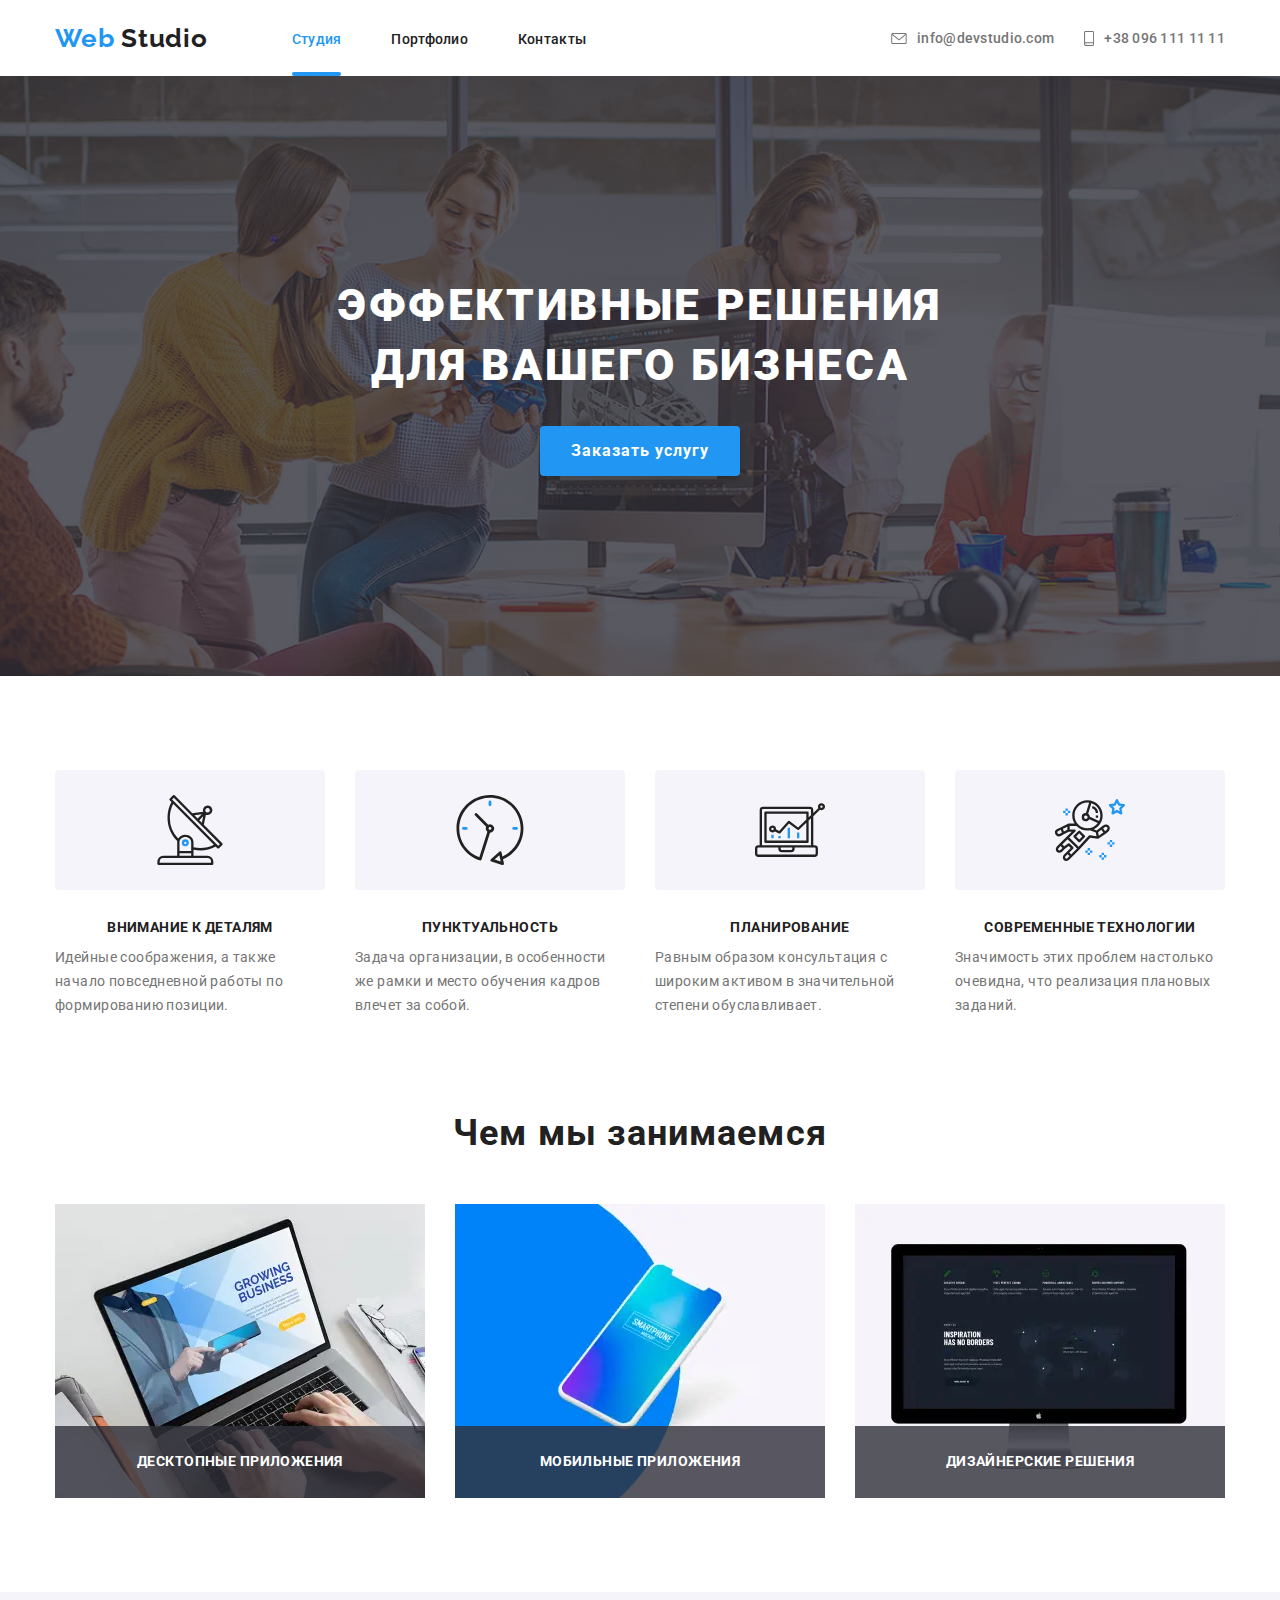
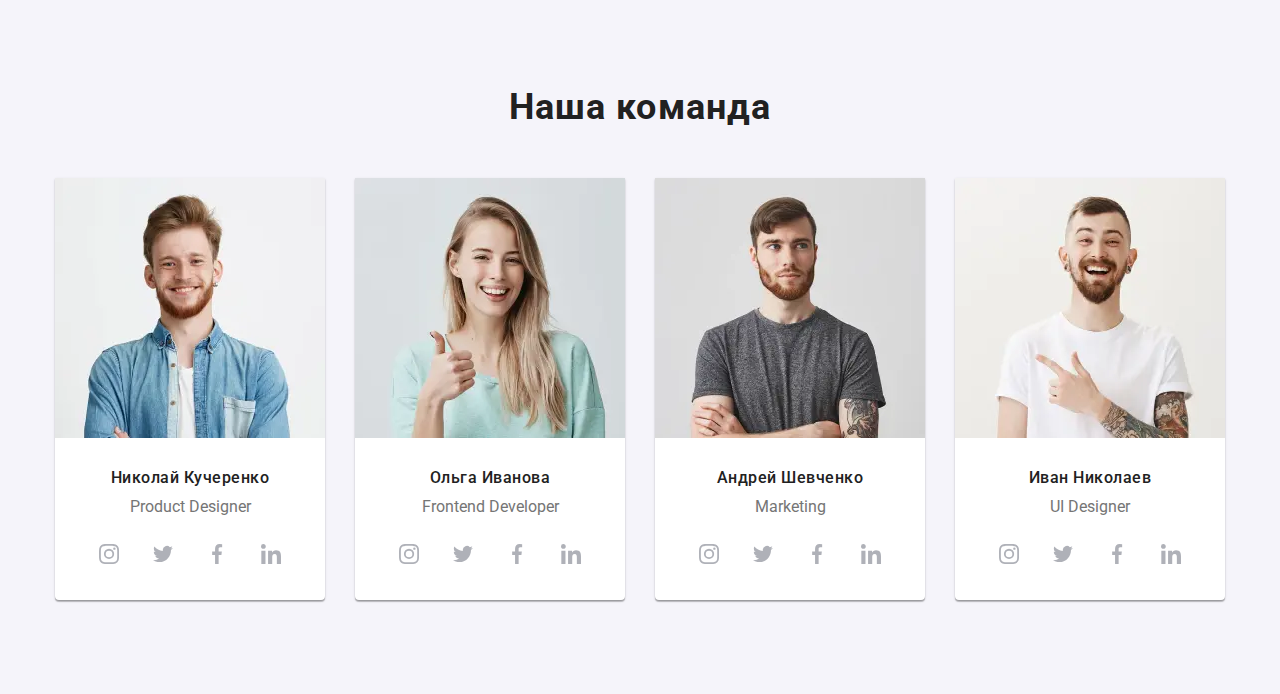
==== commit a6c74b7d: "АВ команды" ====
--- a/index.html
+++ b/index.html
@@ -141,12 +141,17 @@
                 href=""
                 aria-label="ссылка на портфолио десктопных приложений"
               >
+              <picture>
+                <source srcset="./images/specialization/desktop-desktop-applications@1x.webp 1x,
+                ./images/specialization/desktop-desktop-applications@2x.webp 2x" type="image/webp"/>
                 <img
-                  src="./images/specialization/desktop-applications.jpg"
-                  alt=""
+                srcset="./images/specialization/desktop-desktop-applications@2x.jpg 2x"
+                  src="./images/specialization/desktop-desktop-applications@1x.jpg"
+                  alt="Ноутбук"
                   width="370"
                   height="294"
                 />
+              </picture>           
                 <p class="subtitle">Десктопные приложения</p>
               </a>
             </li>
@@ -157,12 +162,17 @@
                 href=""
                 aria-label="ссылка на портфолио мобильных приложений"
               >
+              <picture>
+                <source srcset="./images/specialization/desktop-mobile-applications@1x.webp 1x,
+                ./images/specialization/desktop-mobile-applications@2x.webp 2x" type="image/webp"/>
                 <img
-                  src="./images/specialization/mobile-applications.jpg"
-                  alt=""
+                srcset="./images/specialization/desktop-mobile-applications@2x.jpg 2x"
+                  src="./images/specialization/desktop-mobile-applications@1x.jpg"
+                  alt="Смартфон"
                   width="370"
                   height="294"
                 />
+              </picture>  
                 <p class="subtitle">Мобильные приложения</p>
               </a>
             </li>
@@ -173,35 +183,54 @@
                 href=""
                 aria-label="ссылка на портфолио дизайна"
               >
+              <picture>
+                <source srcset="./images/specialization/desktop-design-solutions@1x.webp 1x,
+                ./images/specialization/desktop-design-solutions@2x.webp 2x" type="image/webp"/>
                 <img
-                  src="./images/specialization/design-solutions.jpg"
-                  alt=""
+                srcset="./images/specialization/desktop-design-solutions@2x.jpg 2x"
+                  src="./images/specialization/desktop-design-solutions@1x.jpg"
+                  alt="Дизайн страницы сайта"
                   width="370"
                   height="294"
                 />
-                <p class="subtitle">Дизайнерские решения</p>
+              </picture>  
+              <p class="subtitle">Дизайнерские решения</p>
               </a>
             </li>
           </ul>
         </div>
       </section>  
       <!--Секция команды-->
-      <!-- <section class="team">
+      <section class="team">
         <div class="container">
           <h2 class="title">Наша команда</h2>
           <ul class="team-list list">
             <li class="team-list-item">
-              <img
+                <picture>
+                <source srcset="./images/team/mobile-product-designer@1x.webp 1x,
+                ./images/team/mobile-product-designer@2x.webp 2x" type="image/webp" media="(max-width: 767px)"/>
+                <source srcset="./images/team/mobile-product-designer@1x.jpg 1x,
+                ./images/team/mobile-product-designer@2x.jpg 2x" media="(max-width: 767px)"/>
+                <source srcset="./images/team/desktop-product-designer@1x.webp 1x,
+                ./images/team/desktop-product-designer@2x.webp 2x" type="image/webp" media="(min-width: 1200px)"/>
+                <source srcset="./images/team/desktop-product-designer@1x.jpg 1x,
+                ./images/team/desktop-product-designer@2x.jpg 2x" media="(min-width: 1200px)"/>
+                <source srcset="./images/team/tablet-product-designer@1x.webp 1x,
+                ./images/team/tablet-product-designer@2x.webp 2x" type="image/webp" media="(min-width: 768px)"/>
+                <source srcset="./images/team/tablet-product-designer@1x.jpg 1x,
+                ./images/team/tablet-product-designer@2x.jpg 2x" media="(min-width: 768px)"/>
+               
+                <img
                 class="team-list-item-photo"
-                src="./images/team/product-designer.jpg"
-                alt="фотография продакт дизайнера"
-                width="270"
-                height="260"
-              />
-              <h3 class="subtitle">Николай Кучеренко</h3>
+                  src="./images/team/mobile-product-designer@1x.jpg"
+                  alt="фотография продакт дизайнера"
+                />
+              </picture>  
+            
+               <h3 class="subtitle">Николай Кучеренко</h3>
               <p class="description" lang="en">Product Designer</p>
               <!--Блок социальных ссылок-->
-              <!-- <ul class="team-list-item-social-list social-list list">
+              <ul class="team-list-item-social-list social-list list">
                 <li class="team-list-item-social-list-item social-list-item">
                   <a
                     class="team-list-item-social-list-link link"
@@ -241,17 +270,30 @@
               </ul>
             </li>
             <li class="team-list-item">
-              <img
+              <picture>
+                <source srcset="./images/team/mobile-frontend-developer@1x.webp 1x,
+                ./images/team/mobile-frontend-developer@2x.webp 2x" type="image/webp" media="(max-width: 767px)"/>
+                <source srcset="./images/team/mobile-frontend-developer@1x.jpg 1x,
+                ./images/team/mobile-frontend-developer@2x.jpg 2x" media="(max-width: 767px)"/>
+                <source srcset="./images/team/desktop-frontend-developer@1x.webp 1x,
+                ./images/team/desktop-frontend-developer@2x.webp 2x" type="image/webp" media="(min-width: 1200px)"/>
+                <source srcset="./images/team/desktop-frontend-developer@1x.jpg 1x,
+                ./images/team/desktop-frontend-developer@2x.jpg 2x" media="(min-width: 1200px)"/>
+                <source srcset="./images/team/tablet-frontend-developer@1x.webp 1x,
+                ./images/team/tablet-frontend-developer@2x.webp 2x" type="image/webp" media="(min-width: 768px)"/>
+                <source srcset="./images/team/tablet-frontend-developer@1x.jpg 1x,
+                ./images/team/tablet-frontend-developer@2x.jpg 2x" media="(min-width: 768px)"/>
+          
+                <img
                 class="team-list-item-photo"
-                src="./images/team/frontend-developer.jpg"
-                alt="фотография фронтэнд разработчика"
-                width="270"
-                height="260"
-              />
-              <h3 class="subtitle">Ольга Иванова</h3>
-              <p class="description" lang="en">Frontend Developer</p> -->
+                  src="./images/team/mobile-frontend-developer@1x.jpg"
+                  alt="фотография фронтэнд разработчика"
+                />
+              </picture>  
+               <h3 class="subtitle">Ольга Иванова</h3>
+              <p class="description" lang="en">Frontend Developer</p>
               <!--Блок социальных ссылок-->
-              <!-- <ul class="team-list-item-social-list social-list list">
+              <ul class="team-list-item-social-list social-list list">
                 <li class="team-list-item-social-list-item social-list-item">
                   <a
                     class="team-list-item-social-list-link link"
@@ -291,17 +333,30 @@
               </ul>
             </li>
             <li class="team-list-item">
-              <img
+              <picture>
+                <source srcset="./images/team/mobile-marketing@1x.webp 1x,
+                ./images/team/mobile-marketing@2x.webp 2x" type="image/webp" media="(max-width: 767px)"/>
+                <source srcset="./images/team/mobile-marketing@1x.jpg 1x,
+                ./images/team/mobile-marketing@2x.jpg 2x" media="(max-width: 767px)"/>
+                <source srcset="./images/team/desktop-marketing@1x.webp 1x,
+                ./images/team/desktop-marketing@2x.webp 2x" type="image/webp" media="(min-width: 1200px)"/>
+                <source srcset="./images/team/desktop-marketing@1x.jpg 1x,
+                ./images/team/desktop-marketing@2x.jpg 2x" media="(min-width: 1200px)"/>
+                <source srcset="./images/team/tablet-marketing@1x.webp 1x,
+                ./images/team/tablet-marketing@2x.webp 2x" type="image/webp" media="(min-width: 768px)"/>
+                <source srcset="./images/team/tablet-marketing@1x.jpg 1x,
+                ./images/team/tablet-marketing@2x.jpg 2x" media="(min-width: 768px)"/>
+              
+                <img
                 class="team-list-item-photo"
-                src="./images/team/marketing.jpg"
-                alt="фотография маркетинг менеджера"
-                width="270"
-                height="260"
-              />
-              <h3 class="subtitle">Андрей Шевченко</h3>
+                  src="./images/team/mobile-marketing@1x.jpg"
+                  alt="фотография маркетинг менеджера"
+                />
+              </picture>  
+               <h3 class="subtitle">Андрей Шевченко</h3>
               <p class="description" lang="en">Marketing</p>
               <!--Блок социальных ссылок-->
-              <!-- <ul class="team-list-item-social-list social-list list">
+              <ul class="team-list-item-social-list social-list list">
                 <li class="team-list-item-social-list-item social-list-item">
                   <a
                     class="team-list-item-social-list-link link"
@@ -341,17 +396,30 @@
               </ul>
             </li>
             <li class="team-list-item">
-              <img
+              <picture>
+                <source srcset="./images/team/mobile-UI-designer@1x.webp 1x,
+                ./images/team/mobile-UI-designer@2x.webp 2x" type="image/webp" media="(max-width: 767px)"/>
+                <source srcset="./images/team/mobile-UI-designer@1x.jpg 1x,
+                ./images/team/mobile-UI-designer@2x.jpg 2x" media="(max-width: 767px)"/>
+                <source srcset="./images/team/desktop-UI-designer@1x.webp 1x,
+                ./images/team/desktop-UI-designer@2x.webp 2x" type="image/webp" media="(min-width: 1200px)"/>
+                <source srcset="./images/team/desktop-UI-designer@1x.jpg 1x,
+                ./images/team/desktop-UI-designer@2x.jpg 2x" media="(min-width: 1200px)"/>
+                <source srcset="./images/team/tablet-UI-designer@1x.webp 1x,
+                ./images/team/tablet-UI-designer@2x.webp 2x" type="image/webp" media="(min-width: 768px)"/>
+                <source srcset="./images/team/tablet-UI-designer@1x.jpg 1x,
+                ./images/team/tablet-UI-designer@2x.jpg 2x" media="(min-width: 768px)"/>
+    
+                <img
                 class="team-list-item-photo"
-                src="./images/team/UI-designer.jpg"
-                alt="фотография ю-ай дизайнера"
-                width="270"
-                height="260"
-              />
+                  src="./images/team/mobile-UI-designer@1x.jpg"
+                  alt="фотография ю-ай дизайнера"
+                />
+              </picture>  
               <h3 class="subtitle">Иван Николаев</h3>
               <p class="description" lang="en">UI Designer</p>
               <!--Блок социальных ссылок-->
-              <!-- <ul class="team-list-item-social-list social-list list">
+              <ul class="team-list-item-social-list social-list list">
                 <li class="team-list-item-social-list-item social-list-item">
                   <a
                     class="team-list-item-social-list-link link"
@@ -392,7 +460,7 @@
             </li>
           </ul>
         </div>
-      </section>  --> 
+      </section>  
       <!--Секция постоянных клиентов-->
       <!-- <section class="customers">
         <div class="container">
--- a/css/main.min.css
+++ b/css/main.min.css
@@ -1,2 +1,2 @@
-/*! normalize.css v8.0.1 | MIT License | github.com/necolas/normalize.css */html{line-height:1.15;-webkit-text-size-adjust:100%}body{margin:0}main{display:block}h1{font-size:2em;margin:0.67em 0}hr{box-sizing:content-box;height:0;overflow:visible}pre{font-family:monospace, monospace;font-size:1em}a{background-color:transparent}abbr[title]{border-bottom:none;text-decoration:underline;text-decoration:underline dotted}b,strong{font-weight:bolder}code,kbd,samp{font-family:monospace, monospace;font-size:1em}small{font-size:80%}sub,sup{font-size:75%;line-height:0;position:relative;vertical-align:baseline}sub{bottom:-0.25em}sup{top:-0.5em}img{border-style:none}button,input,optgroup,select,textarea{font-family:inherit;font-size:100%;line-height:1.15;margin:0}button,input{overflow:visible}button,select{text-transform:none}button,[type="button"],[type="reset"],[type="submit"]{-webkit-appearance:button}button::-moz-focus-inner,[type="button"]::-moz-focus-inner,[type="reset"]::-moz-focus-inner,[type="submit"]::-moz-focus-inner{border-style:none;padding:0}button:-moz-focusring,[type="button"]:-moz-focusring,[type="reset"]:-moz-focusring,[type="submit"]:-moz-focusring{outline:1px dotted ButtonText}fieldset{padding:0.35em 0.75em 0.625em}legend{box-sizing:border-box;color:inherit;display:table;max-width:100%;padding:0;white-space:normal}progress{vertical-align:baseline}textarea{overflow:auto}[type="checkbox"],[type="radio"]{box-sizing:border-box;padding:0}[type="number"]::-webkit-inner-spin-button,[type="number"]::-webkit-outer-spin-button{height:auto}[type="search"]{-webkit-appearance:textfield;outline-offset:-2px}[type="search"]::-webkit-search-decoration{-webkit-appearance:none}::-webkit-file-upload-button{-webkit-appearance:button;font:inherit}details{display:block}summary{display:list-item}template{display:none}[hidden]{display:none}html{box-sizing:border-box}*,*::before,*::after{box-sizing:inherit}body{background-color:#E5E5E5}@media screen and (min-width: 1200px){.body-wrapper{margin-right:auto;margin-left:auto;max-width:1600px;background-color:#ffffff}}img{display:block;height:auto}button{border:none;background-color:transparent;padding:0px;outline:none}button:hover,button:focus,input:hover,input:focus,textarea:hover,textarea:focus,label:hover,label:focus{cursor:pointer}.form-input,.form-comment{display:block;width:100%;border:1px solid rgba(33,33,33,0.2);border-radius:4px;outline:none;font-size:14px;line-height:1.14;letter-spacing:0.01em;color:#757575;transition-property:border;transition-duration:250ms;transition-timing-function:cubic-bezier(0.4, 0, 0.2, 1);transition-delay:250ms}.form-input:focus,.form-input:hover,.form-input:not(:placeholder-shown),.form-comment:focus,.form-comment:hover,.form-comment:not(:placeholder-shown){border:1px solid #2196f3}body{font-family:"Roboto",sans-serif;font-size:14px;color:#757575}.container{padding-left:15px;padding-right:15px;margin-left:auto;margin-right:auto;background-color:#fff}@media screen and (min-width: 480px){.container{width:480px}}@media screen and (min-width: 768px){.container{width:768px}}@media screen and (min-width: 1200px){.container{width:1200px}}.logo{font-family:"Raleway",sans-serif;font-weight:700;font-size:24px;line-height:1.167;letter-spacing:0.03em}@media screen and (min-width: 1200px){.logo{font-size:26px;line-height:1.19}}.logo-accent{color:#2196f3}.header-burger-close-icon{opacity:0;visibility:hidden;pointer-events:none}.burger-btn{display:none}@media screen and (max-width: 767px){.burger-btn{display:flex;background-color:transparent}.burger-btn.is-open .header-burger-icon{opacity:0;visibility:hidden;pointer-events:none}.burger-btn.is-open .header-burger-close-icon{opacity:1;visibility:visible;pointer-events:visible}}.header-burger-wrapper{width:40px;height:40px;fill:#000;transition-property:fill;transition-duration:250ms;transition-timing-function:cubic-bezier(0.4, 0, 0.2, 1);transition-delay:250ms}.burger-btn:hover .header-burger-wrapper{fill:#2196f3}.title{margin-top:0px;margin-bottom:50px;font-weight:700;font-size:36px;line-height:1.17;text-align:center;letter-spacing:0.03em;color:#212121}.list{list-style:none;padding-left:0px;margin-top:0;margin-bottom:0}.link{display:block;font-style:normal;text-decoration:none}.link:hover,.link:focus{color:#2196f3}.modal-btn{height:50px;width:200px;border-radius:4px;box-shadow:0px 4px 4px rgba(0,0,0,0.15);font-weight:700;font-size:16px;line-height:1.88;text-align:center;letter-spacing:0.06em;color:#fff;background-color:#2196f3;transition-property:background;transition-duration:250ms;transition-timing-function:cubic-bezier(0.4, 0, 0.2, 1);transition-delay:250ms}.modal-btn:hover{outline:none}.backdrop{position:fixed;top:0;left:0;width:100%;height:100%;background-color:rgba(0,0,0,0.2);z-index:100;opacity:1;transition-property:opacity, visibility;transition-duration:250ms;transition-timing-function:cubic-bezier(0.4, 0, 0.2, 1);transition-delay:250ms}.backdrop.is-hidden{opacity:0;visibility:hidden;pointer-events:none}.form-layout{position:absolute;top:50%;left:50%;transform:translate(-50%, -50%) scale(1);transition-property:transform;transition-duration:250ms;transition-timing-function:cubic-bezier(0.4, 0, 0.2, 1);transition-delay:250ms;padding:40px;width:528px;height:581px;background:#fff;box-shadow:0px 1px 3px rgba(0,0,0,0.12),0px 1px 1px rgba(0,0,0,0.14),0px 2px 1px rgba(0,0,0,0.2);border-radius:4px}.backdrop.is-hidden .form-layout{transform:translate(-50%, -50%) scale(0.8)}.modal-close-btn{position:absolute;top:8px;right:8px;border:1px solid rgba(0,0,0,0.1);border-radius:50%;padding:0px;background-color:#fff;outline:none;width:30px;height:30px}.close-icon{display:block;width:18px;height:18px;margin:auto;fill:#000;transition-property:fill;transition-duration:250ms;transition-timing-function:cubic-bezier(0.4, 0, 0.2, 1);transition-delay:250ms}.modal-close-btn:hover .close-icon,.modal-close-btn:focus .close-icon{fill:#2196f3}.form-checkbox{position:absolute;width:1px;height:1px;margin:-1px;border:0;padding:0;clip:rect(0 0 0 0);overflow:hidden}.form-custom-checkbox{display:flex;width:16px;height:15px;border:1.5px solid #212121;border-radius:2px;margin-right:8px;background-color:transparent;background-origin:border-box;background-position:1.5px 2.5px;background-repeat:no-repeat;background-size:13px 12px;transition-property:background-color, border;transition-duration:250ms;transition-timing-function:cubic-bezier(0.4, 0, 0.2, 1);transition-delay:250ms}.form-checkbox:checked+.form-custom-checkbox{border:transparent;background-color:#2196f3}.checkbox-icon{padding-left:1px;padding-right:1px;padding-top:2px;fill:#fff}.social-list{display:flex;justify-content:center;align-items:center}.social-list-item:not(:last-child){margin-right:10px}.social-list-link-block{display:flex;height:44px;width:44px;border-radius:50%;align-items:center;justify-content:center;transition-property:background-color;transition-duration:250ms;transition-timing-function:cubic-bezier(0.4, 0, 0.2, 1);transition-delay:250ms}.social-list-link-icons{width:20px;height:20px;transition-property:fill;transition-duration:250ms;transition-timing-function:cubic-bezier(0.4, 0, 0.2, 1);transition-delay:250ms}.form-sign-input-wrapper{display:flex}.form-sign-label{display:block}.form-sign-input{display:block;width:358px;height:50px;border:1px solid rgba(255,255,255,0.3);filter:drop-shadow(0px 4px 4px rgba(0,0,0,0.15));border-radius:4px;outline:none;padding-left:16px;background-color:transparent}.form-sign-input,.form-sign-input::placeholder{font-size:16px;line-height:1.25;letter-spacing:0.03em;color:rgba(255,255,255,0.6)}.form-sign-btn{display:flex;align-items:center;justify-content:center;margin-left:12px}.sign-btn-send-icon{width:24px;height:24px;fill:#fff;margin-left:10px}.subtitle{font-weight:700;font-size:14px;line-height:1.14;letter-spacing:0.03em;text-transform:uppercase;margin-bottom:10px;margin-top:0px;color:#212121}.header .container{position:relative}.header .logo{padding-top:16px;padding-bottom:16px;color:#212121}.header-wrapper{z-index:2;position:relative;display:flex;align-items:center;justify-content:space-between;padding-right:0px;padding-left:0px;background-color:#fff}.menu-wrapper{text-align:center;background-color:#fff}@media screen and (max-width: 767px){.header .container{padding-right:0px;padding-left:0px}.header-wrapper{padding-right:15px;padding-left:15px}.menu-wrapper{position:absolute;right:0px;left:0px;top:100%;z-index:1;transform:translateY(-100%);padding-top:20px;padding-bottom:52px;border-top:1px solid #ECECEC;transition-property:transform;transition-duration:250ms;transition-timing-function:cubic-bezier(0.4, 0, 0.2, 1);transition-delay:250ms}.menu-wrapper.is-open{transform:translateY(0);box-shadow:0px 4px 8px -4px rgba(0,0,0,0.04),0px 2px 4px -4px rgba(0,0,0,0.08),0px 1px 3px -4px rgba(0,0,0,0.16)}.navigation{margin-bottom:46px}.header-adress-list-item-link{justify-content:center}}.nav-list-link,.header-adress-list-item-link{font-weight:500;font-size:18px;line-height:1.167;letter-spacing:0.02em}.nav-list-link{color:#212121;transition-property:color;transition-duration:250ms;transition-timing-function:cubic-bezier(0.4, 0, 0.2, 1);transition-delay:250ms}.nav-list-link-text{display:inline-block;padding-top:40px;padding-bottom:8px}.current{color:#2196f3;position:relative}.current::after{position:absolute;display:block;bottom:0;left:0;content:"";width:100%;height:4px;background:#2196f3;border-radius:2px}.header-adress{display:block;margin-right:auto;margin-left:auto}.header-adress-list-item-link{display:flex;align-items:center;padding-top:8px;padding-bottom:8px;color:#757575;transition-property:color;transition-duration:250ms;transition-timing-function:cubic-bezier(0.4, 0, 0.2, 1);transition-delay:250ms}.header-adress-list-item-link .mail{width:16px;height:11px}.header-adress-list-item-link .mob{width:10px;height:15px}.header-adress-list-item-link:focus{color:#757575}.header-adress-list-item-link:hover{color:#2196f3}.header-adress-icon{margin-right:10px;fill:#757575;transition-property:fill;transition-duration:250ms;transition-timing-function:cubic-bezier(0.4, 0, 0.2, 1);transition-delay:250ms}.header-adress-list-item-link:hover .header-adress-icon{fill:#2196f3}@media screen and (min-width: 768px){.header .container{display:flex;align-items:center;justify-content:space-between}.menu-wrapper{display:flex;align-items:center}.navigation{margin-right:84px}.nav-list{display:flex;align-items:center}.nav-list-item:not(:last-child){margin-right:50px}.nav-list-link{font-size:14px;line-height:1.14}.header-adress-list-item-link{font-size:12px}.nav-list-link-text{padding-top:32px;padding-bottom:28px}.header-adress-list-item-link{padding-top:5px;padding-bottom:5px}}@media screen and (min-width: 768px) and (max-width: 1199px){.header-adress-icon{margin-right:8px}.header-adress-list-item-link .mail{width:14px;height:10px}.header-adress-list-item-link .mob{width:10px;height:14px}}@media screen and (min-width: 1200px){.menu-wrapper{align-items:baseline}.navigation{margin-right:305px}.header-adress-list{display:flex}.header-adress-list-item:not(:last-child){margin-right:30px}.header-adress-list-item-link{font-size:14px;line-height:1.14}}.hero{background-color:rgba(47,48,58,0.8);background-image:linear-gradient(rgba(47,48,58,0.8), rgba(47,48,58,0.8)),url("../images/hero/mobile-hero-480.jpg");background-repeat:no-repeat;background-position:center;background-size:cover;text-align:center;margin-left:auto;margin-right:auto;min-width:240px;max-width:480px;height:400px}@media screen and (min-device-pixel-ratio: 2), screen and (min-resolution: 192dpi), screen and (min-resolution: 2dppx){.hero{background-image:linear-gradient(rgba(47,48,58,0.8), rgba(47,48,58,0.8)),url("../images/hero/mobile-hero-960.jpg")}}.hero .container{padding-top:118px;padding-bottom:118px;padding-left:55px;padding-right:55px;text-align:center;background-color:transparent}.hero .modal-btn:hover,.hero .modal-btn:focus{background:#188CE8}@media screen and (min-width: 768px){.hero{background-image:linear-gradient(rgba(47,48,58,0.8), rgba(47,48,58,0.8)),url("../images/hero/tablet-hero-768.jpg");width:768px;max-width:768px}}@media screen and (min-width: 768px) and (min-device-pixel-ratio: 2), screen and (min-width: 768px) and (min-resolution: 192dpi), screen and (min-width: 768px) and (min-resolution: 2dppx){.hero{background-image:linear-gradient(rgba(47,48,58,0.8), rgba(47,48,58,0.8)),url("../images/hero/tablet-hero-1536.jpg")}}@media screen and (min-width: 768px){.hero .container{padding-left:180px;padding-right:180px}}@media screen and (min-width: 1200px){.hero{background-image:linear-gradient(rgba(47,48,58,0.8), rgba(47,48,58,0.8)),url("../images/hero/desktop-hero-1200.jpg");width:100%;min-width:1200px;max-width:1600px;height:600px}}@media screen and (min-width: 1200px) and (min-device-pixel-ratio: 2), screen and (min-width: 1200px) and (min-resolution: 192dpi), screen and (min-width: 1200px) and (min-resolution: 2dppx){.hero{background-image:linear-gradient(rgba(47,48,58,0.8), rgba(47,48,58,0.8)),url("../images/hero/desktop-hero-2400.jpg")}}@media screen and (min-width: 1200px){.hero .container{padding-top:200px;padding-bottom:200px;padding-left:250px;padding-right:250px}}.hero-title{margin-top:0px;margin-bottom:30px;font-weight:900;letter-spacing:0.06em;text-transform:uppercase;font-size:26px;line-height:1.62;color:#fff}@media screen and (min-width: 1200px){.hero-title{font-size:44px;line-height:1.36}}.contact-form{display:flex;justify-content:center;flex-direction:column}.contact-form .modal-btn{margin-left:auto;margin-right:auto}.contact-form .modal-btn:hover,.contact-form .modal-btn:focus{background:#188CE8}.contact-form-title{margin-bottom:30px;font-weight:700;font-size:20px;line-height:1.15;letter-spacing:0.03em;color:#212121}.modal-form-input-wrapper{position:relative;margin-bottom:28px}.modal-form-input-wrapper .name{text-transform:capitalize}.form-input{height:40px;padding-left:42px}.form-comment{height:120px;padding-left:16px;padding-top:12px;padding-right:16px;padding-bottom:12px;margin-bottom:20px;resize:none}.form-comment::placeholder{font-size:14px;line-height:1.14;letter-spacing:0.01em;color:#757575}.form-label{position:absolute;top:50%;left:42px;transform:translateY(-50%);font-size:14px;line-height:1.14;letter-spacing:0.01em;color:#757575;transition-property:transform, color, font-size;transition-duration:250ms;transition-timing-function:cubic-bezier(0.4, 0, 0.2, 1);transition-delay:250ms}.form-input:focus+.form-label,.form-input:not(:placeholder-shown)+.form-label{color:#2196f3;transform:translate(-26px, -39px);font-size:12px}.form-label-icon{position:absolute;left:16px;display:block;width:18px;height:18px;margin:auto;top:50%;transform:translateY(-50%);fill:#212121;transition-property:fill;transition-duration:250ms;transition-timing-function:cubic-bezier(0.4, 0, 0.2, 1);transition-delay:250ms}.form-input:focus ~ .form-label-icon,.form-input:not(:placeholder-shown) ~ .form-label-icon{fill:#2196f3}.form-agreement-label{display:flex;align-items:center;margin-bottom:30px;justify-content:center}.agreement{line-height:1.71px}.agreement a{color:#2196f3}.features .container{padding-top:60px;padding-bottom:60px}.features .subtitle{text-align:center}.features .description{line-height:1.71;letter-spacing:0.03em;margin-top:0px;margin-bottom:0px}.features-list-item-block{display:flex;height:120px;border-radius:4px;background-color:#f5f4fa;margin-bottom:30px;justify-content:center;align-items:center}.features-list-item-block-icon{width:70px;height:70px;fill:#212121}@media screen and (max-width: 767px){.features-list-item:not(:last-child){margin-bottom:30px}}@media screen and (min-width: 768px){.features-list{display:flex;align-items:flex-start;justify-content:space-between;flex-wrap:wrap}.features-list-item{width:354px}}@media screen and (min-width: 768px) and (max-width: 1199px){.features-list-item:nth-child(-n+2){margin-bottom:30px}}@media screen and (min-width: 1200px){.features .container{padding-top:94px;padding-bottom:47px}.features-list{flex-wrap:nowrap}.features-list-item:not(:last-child){margin-right:30px}}@media screen and (max-width: 1199px){.specialization{display:none}}.specialization .container{padding-top:47px;padding-bottom:94px}.specialization .title{margin-top:0px;margin-bottom:50px;font-weight:700;font-size:36px;line-height:1.17;text-align:center;letter-spacing:0.03em;color:#212121}.specialization .subtitle{position:absolute;bottom:0;width:100%;padding-top:28px;padding-bottom:28px;font-weight:700;font-size:14px;line-height:1.14;letter-spacing:0.03em;text-transform:uppercase;text-align:center;margin-bottom:0px;margin-top:0px;color:#fff;background-color:rgba(47,48,58,0.8);transition-property:background-color;transition-duration:250ms;transition-timing-function:cubic-bezier(0.4, 0, 0.2, 1);transition-delay:250ms}.specialization-list{display:flex;align-items:center;justify-content:space-between}.specialization-list-item:not(:last-child){margin-right:30px}.specialization-list-item-link{position:relative}.specialization-list-item-link:hover .subtitle,.specialization-list-item-link:focus .subtitle{background-color:rgba(33,150,243,0.9)}.team{background-color:#f5f4fa;min-width:1200px}.team .container{padding-top:94px;padding-bottom:94px}.team .subtitle{font-weight:500;font-size:16px;line-height:1.19;text-align:center;letter-spacing:0.03em;color:#212121;margin-top:0px;margin-bottom:10px}.team .description{margin-top:0px;margin-bottom:16px;font-size:16px;line-height:1.19;text-align:center}.team-list{display:flex;align-items:center;justify-content:space-between}.team-list-item{background-color:#fff;box-shadow:0px 2px 1px rgba(0,0,0,0.2),0px 1px 1px rgba(0,0,0,0.14),0px 1px 3px rgba(0,0,0,0.12);border-radius:0px 0px 4px 4px}.team-list-item:not(:last-child){margin-right:30px}.team-list-item-photo{margin-bottom:30px}.team-list-item-social-list{padding-bottom:24px}.team-social-list-link-block{background-color:none}.team-list-item-social-list-link:hover .team-social-list-link-block,.team-list-item-social-list-link:focus .team-social-list-link-block{background-color:#2196f3}.team-social-list-link-icons{fill:#afb1b8}.team-list-item-social-list-link:hover .team-social-list-link-icons,.team-list-item-social-list-link:focus .team-social-list-link-icons{fill:#fff}.customers .container{padding-top:94px;padding-bottom:94px}.customers-list{display:flex;justify-content:space-between;align-items:center}.customers-list-item:not(:last-child){margin-right:30px}.customers-list-item-link-block{display:flex;justify-content:center;align-items:center;width:170px;height:90px;border:1px solid #afb1b8;border-radius:4px;transition-property:border;transition-duration:250ms;transition-timing-function:cubic-bezier(0.4, 0, 0.2, 1);transition-delay:250ms}.customers-list-item-link:hover .customers-list-item-link-block,.customers-list-item-link:focus-within .customers-list-item-link-block{border:1px solid #2196f3}.customers-list-item-link-block .logo-1{width:44px;height:49px}.customers-list-item-link-block .logo-2{width:40px;height:52px}.customers-list-item-link-block .logo-3{width:41px;height:43px}.customers-list-item-link-block .logo-4{width:80px;height:42px}.customers-list-item-link-block .logo-5{width:59px;height:47px}.customers-list-item-link-block .logo-6{width:88px;height:45px}.customers-list-item-link-block-icon{fill:#afb1b8;transition-property:fill;transition-duration:250ms;transition-timing-function:cubic-bezier(0.4, 0, 0.2, 1);transition-delay:250ms}.customers-list-item-link:hover .customers-list-item-link-block-icon,.customers-list-item-link:focus .customers-list-item-link-block-icon{fill:#2196f3}.footer{background-color:#2f303a;min-width:1200px}.footer .container{padding-top:60px;padding-bottom:60px;display:flex;justify-content:space-between;align-items:baseline}.footer .title{margin-bottom:20px;text-align:left;font-weight:700;font-size:14px;line-height:1.14;letter-spacing:0.03em;text-transform:uppercase;color:#fff}.footer .logo{color:#fff}.footer-contact{margin-right:69px}.footer-contact-logo{margin-top:0px;margin-bottom:20px}.footer-contact-adress-list-item:not(:last-child){margin-bottom:9px}.footer-contact-adress-list-item-link{line-height:1.71;letter-spacing:0.03em;color:rgba(255,255,255,0.6);transition-property:color;transition-duration:250ms;transition-timing-function:cubic-bezier(0.4, 0, 0.2, 1);transition-delay:250ms}.footer-contact-adress-list-item-link:hover,.footer-contact-adress-list-item-link:focus{color:#2196f3}.footer-contact-adress-list-item-link.map{color:#fff}.footer-contact-adress-list-item-link.map:hover,.footer-contact-adress-list-item-link.map:focus{color:#2196f3}.footer-social{margin-right:94px}.footer-social-list-item-link-block{background-color:rgba(255,255,255,0.1)}.footer-social-list-item-link:hover .footer-social-list-item-link-block,.footer-social-list-item-link:focus .footer-social-list-item-link-block{background-color:#2196f3}.footer-social-list-link-icons{fill:#fff}
+/*! normalize.css v8.0.1 | MIT License | github.com/necolas/normalize.css */html{line-height:1.15;-webkit-text-size-adjust:100%}body{margin:0}main{display:block}h1{font-size:2em;margin:0.67em 0}hr{box-sizing:content-box;height:0;overflow:visible}pre{font-family:monospace, monospace;font-size:1em}a{background-color:transparent}abbr[title]{border-bottom:none;text-decoration:underline;text-decoration:underline dotted}b,strong{font-weight:bolder}code,kbd,samp{font-family:monospace, monospace;font-size:1em}small{font-size:80%}sub,sup{font-size:75%;line-height:0;position:relative;vertical-align:baseline}sub{bottom:-0.25em}sup{top:-0.5em}img{border-style:none}button,input,optgroup,select,textarea{font-family:inherit;font-size:100%;line-height:1.15;margin:0}button,input{overflow:visible}button,select{text-transform:none}button,[type="button"],[type="reset"],[type="submit"]{-webkit-appearance:button}button::-moz-focus-inner,[type="button"]::-moz-focus-inner,[type="reset"]::-moz-focus-inner,[type="submit"]::-moz-focus-inner{border-style:none;padding:0}button:-moz-focusring,[type="button"]:-moz-focusring,[type="reset"]:-moz-focusring,[type="submit"]:-moz-focusring{outline:1px dotted ButtonText}fieldset{padding:0.35em 0.75em 0.625em}legend{box-sizing:border-box;color:inherit;display:table;max-width:100%;padding:0;white-space:normal}progress{vertical-align:baseline}textarea{overflow:auto}[type="checkbox"],[type="radio"]{box-sizing:border-box;padding:0}[type="number"]::-webkit-inner-spin-button,[type="number"]::-webkit-outer-spin-button{height:auto}[type="search"]{-webkit-appearance:textfield;outline-offset:-2px}[type="search"]::-webkit-search-decoration{-webkit-appearance:none}::-webkit-file-upload-button{-webkit-appearance:button;font:inherit}details{display:block}summary{display:list-item}template{display:none}[hidden]{display:none}html{box-sizing:border-box}*,*::before,*::after{box-sizing:inherit}body{background-color:#E5E5E5}@media screen and (min-width: 1200px){.body-wrapper{margin-right:auto;margin-left:auto;max-width:1600px;background-color:#ffffff}}img{display:block;height:auto}button{border:none;background-color:transparent;padding:0px;outline:none}button:hover,button:focus,input:hover,input:focus,textarea:hover,textarea:focus,label:hover,label:focus{cursor:pointer}.form-input,.form-comment{display:block;width:100%;border:1px solid rgba(33,33,33,0.2);border-radius:4px;outline:none;font-size:14px;line-height:1.14;letter-spacing:0.01em;color:#757575;transition-property:border;transition-duration:250ms;transition-timing-function:cubic-bezier(0.4, 0, 0.2, 1);transition-delay:250ms}.form-input:focus,.form-input:hover,.form-input:not(:placeholder-shown),.form-comment:focus,.form-comment:hover,.form-comment:not(:placeholder-shown){border:1px solid #2196f3}body{font-family:"Roboto",sans-serif;font-size:14px;color:#757575}.container{padding-left:15px;padding-right:15px;margin-left:auto;margin-right:auto;background-color:#fff}@media screen and (min-width: 480px){.container{width:480px}}@media screen and (min-width: 768px){.container{width:768px}}@media screen and (min-width: 1200px){.container{width:1200px}}.logo{font-family:"Raleway",sans-serif;font-weight:700;font-size:24px;line-height:1.167;letter-spacing:0.03em}@media screen and (min-width: 1200px){.logo{font-size:26px;line-height:1.19}}.logo-accent{color:#2196f3}.header-burger-close-icon{opacity:0;visibility:hidden;pointer-events:none}.burger-btn{display:none}@media screen and (max-width: 767px){.burger-btn{display:flex;background-color:transparent}.burger-btn.is-open .header-burger-icon{opacity:0;visibility:hidden;pointer-events:none}.burger-btn.is-open .header-burger-close-icon{opacity:1;visibility:visible;pointer-events:visible}}.header-burger-wrapper{width:40px;height:40px;fill:#000;transition-property:fill;transition-duration:250ms;transition-timing-function:cubic-bezier(0.4, 0, 0.2, 1);transition-delay:250ms}.burger-btn:hover .header-burger-wrapper{fill:#2196f3}.title{margin-top:0px;margin-bottom:30px;font-weight:700;font-size:28px;line-height:1.18;text-align:center;letter-spacing:0.03em;color:#212121}@media screen and (min-width: 1200px){.title{margin-bottom:50px;font-size:36px;line-height:1.17}}.list{list-style:none;padding-left:0px;margin-top:0;margin-bottom:0}.link{display:block;font-style:normal;text-decoration:none}.link:hover,.link:focus{color:#2196f3}.modal-btn{height:50px;width:200px;border-radius:4px;box-shadow:0px 4px 4px rgba(0,0,0,0.15);font-weight:700;font-size:16px;line-height:1.88;text-align:center;letter-spacing:0.06em;color:#fff;background-color:#2196f3;transition-property:background;transition-duration:250ms;transition-timing-function:cubic-bezier(0.4, 0, 0.2, 1);transition-delay:250ms}.modal-btn:hover{outline:none}.backdrop{position:fixed;top:0;left:0;width:100%;height:100%;background-color:rgba(0,0,0,0.2);z-index:100;opacity:1;transition-property:opacity, visibility;transition-duration:250ms;transition-timing-function:cubic-bezier(0.4, 0, 0.2, 1);transition-delay:250ms}.backdrop.is-hidden{opacity:0;visibility:hidden;pointer-events:none}.form-layout{position:absolute;top:50%;left:50%;transform:translate(-50%, -50%) scale(1);transition-property:transform;transition-duration:250ms;transition-timing-function:cubic-bezier(0.4, 0, 0.2, 1);transition-delay:250ms;padding:40px;width:528px;height:581px;background:#fff;box-shadow:0px 1px 3px rgba(0,0,0,0.12),0px 1px 1px rgba(0,0,0,0.14),0px 2px 1px rgba(0,0,0,0.2);border-radius:4px}.backdrop.is-hidden .form-layout{transform:translate(-50%, -50%) scale(0.8)}.modal-close-btn{position:absolute;top:8px;right:8px;border:1px solid rgba(0,0,0,0.1);border-radius:50%;padding:0px;background-color:#fff;outline:none;width:30px;height:30px}.close-icon{display:block;width:18px;height:18px;margin:auto;fill:#000;transition-property:fill;transition-duration:250ms;transition-timing-function:cubic-bezier(0.4, 0, 0.2, 1);transition-delay:250ms}.modal-close-btn:hover .close-icon,.modal-close-btn:focus .close-icon{fill:#2196f3}.form-checkbox{position:absolute;width:1px;height:1px;margin:-1px;border:0;padding:0;clip:rect(0 0 0 0);overflow:hidden}.form-custom-checkbox{display:flex;width:16px;height:15px;border:1.5px solid #212121;border-radius:2px;margin-right:8px;background-color:transparent;background-origin:border-box;background-position:1.5px 2.5px;background-repeat:no-repeat;background-size:13px 12px;transition-property:background-color, border;transition-duration:250ms;transition-timing-function:cubic-bezier(0.4, 0, 0.2, 1);transition-delay:250ms}.form-checkbox:checked+.form-custom-checkbox{border:transparent;background-color:#2196f3}.checkbox-icon{padding-left:1px;padding-right:1px;padding-top:2px;fill:#fff}.social-list{display:flex;justify-content:center;align-items:center}.social-list-item:not(:last-child){margin-right:10px}.social-list-link-block{display:flex;height:44px;width:44px;border-radius:50%;align-items:center;justify-content:center;transition-property:background-color;transition-duration:250ms;transition-timing-function:cubic-bezier(0.4, 0, 0.2, 1);transition-delay:250ms}.social-list-link-icons{width:20px;height:20px;transition-property:fill;transition-duration:250ms;transition-timing-function:cubic-bezier(0.4, 0, 0.2, 1);transition-delay:250ms}.form-sign-input-wrapper{display:flex}.form-sign-label{display:block}.form-sign-input{display:block;width:358px;height:50px;border:1px solid rgba(255,255,255,0.3);filter:drop-shadow(0px 4px 4px rgba(0,0,0,0.15));border-radius:4px;outline:none;padding-left:16px;background-color:transparent}.form-sign-input,.form-sign-input::placeholder{font-size:16px;line-height:1.25;letter-spacing:0.03em;color:rgba(255,255,255,0.6)}.form-sign-btn{display:flex;align-items:center;justify-content:center;margin-left:12px}.sign-btn-send-icon{width:24px;height:24px;fill:#fff;margin-left:10px}.subtitle{font-weight:700;font-size:14px;line-height:1.14;letter-spacing:0.03em;text-transform:uppercase;margin-bottom:10px;margin-top:0px;color:#212121}.header .container{position:relative}.header .logo{padding-top:16px;padding-bottom:16px;color:#212121}.header-wrapper{z-index:2;position:relative;display:flex;align-items:center;justify-content:space-between;padding-right:0px;padding-left:0px;background-color:#fff}.menu-wrapper{text-align:center;background-color:#fff}@media screen and (max-width: 767px){.header .container{padding-right:0px;padding-left:0px}.header-wrapper{padding-right:15px;padding-left:15px}.menu-wrapper{position:absolute;right:0px;left:0px;top:100%;z-index:1;transform:translateY(-100%);padding-top:20px;padding-bottom:52px;border-top:1px solid #ECECEC;transition-property:transform;transition-duration:250ms;transition-timing-function:cubic-bezier(0.4, 0, 0.2, 1);transition-delay:250ms}.menu-wrapper.is-open{transform:translateY(0);box-shadow:0px 4px 8px -4px rgba(0,0,0,0.04),0px 2px 4px -4px rgba(0,0,0,0.08),0px 1px 3px -4px rgba(0,0,0,0.16)}.navigation{margin-bottom:46px}.header-adress-list-item-link{justify-content:center}}.nav-list-link,.header-adress-list-item-link{font-weight:500;font-size:18px;line-height:1.167;letter-spacing:0.02em}.nav-list-link{color:#212121;transition-property:color;transition-duration:250ms;transition-timing-function:cubic-bezier(0.4, 0, 0.2, 1);transition-delay:250ms}.nav-list-link-text{display:inline-block;padding-top:40px;padding-bottom:8px}.current{color:#2196f3;position:relative}.current::after{position:absolute;display:block;bottom:0;left:0;content:"";width:100%;height:4px;background:#2196f3;border-radius:2px}.header-adress{display:block;margin-right:auto;margin-left:auto}.header-adress-list-item-link{display:flex;align-items:center;padding-top:8px;padding-bottom:8px;color:#757575;transition-property:color;transition-duration:250ms;transition-timing-function:cubic-bezier(0.4, 0, 0.2, 1);transition-delay:250ms}.header-adress-list-item-link .mail{width:16px;height:11px}.header-adress-list-item-link .mob{width:10px;height:15px}.header-adress-list-item-link:focus{color:#757575}.header-adress-list-item-link:hover{color:#2196f3}.header-adress-icon{margin-right:10px;fill:#757575;transition-property:fill;transition-duration:250ms;transition-timing-function:cubic-bezier(0.4, 0, 0.2, 1);transition-delay:250ms}.header-adress-list-item-link:hover .header-adress-icon{fill:#2196f3}@media screen and (min-width: 768px){.header .container{display:flex;align-items:center;justify-content:space-between}.menu-wrapper{display:flex;align-items:center}.navigation{margin-right:84px}.nav-list{display:flex;align-items:center}.nav-list-item:not(:last-child){margin-right:50px}.nav-list-link{font-size:14px;line-height:1.14}.header-adress-list-item-link{font-size:12px}.nav-list-link-text{padding-top:32px;padding-bottom:28px}.header-adress-list-item-link{padding-top:5px;padding-bottom:5px}}@media screen and (min-width: 768px) and (max-width: 1199px){.header-adress-icon{margin-right:8px}.header-adress-list-item-link .mail{width:14px;height:10px}.header-adress-list-item-link .mob{width:10px;height:14px}}@media screen and (min-width: 1200px){.menu-wrapper{align-items:baseline}.navigation{margin-right:305px}.header-adress-list{display:flex}.header-adress-list-item:not(:last-child){margin-right:30px}.header-adress-list-item-link{font-size:14px;line-height:1.14}}.hero{background-color:rgba(47,48,58,0.8);background-image:linear-gradient(rgba(47,48,58,0.8), rgba(47,48,58,0.8)),url("../images/hero/mobile-hero-480.jpg");background-repeat:no-repeat;background-position:center;background-size:cover;text-align:center;margin-left:auto;margin-right:auto;min-width:240px;max-width:480px;height:400px}@media screen and (min-device-pixel-ratio: 2), screen and (min-resolution: 192dpi), screen and (min-resolution: 2dppx){.hero{background-image:linear-gradient(rgba(47,48,58,0.8), rgba(47,48,58,0.8)),url("../images/hero/mobile-hero-960.jpg")}}.hero .container{padding-top:118px;padding-bottom:118px;padding-left:55px;padding-right:55px;text-align:center;background-color:transparent}.hero .modal-btn:hover,.hero .modal-btn:focus{background:#188CE8}@media screen and (min-width: 768px){.hero{background-image:linear-gradient(rgba(47,48,58,0.8), rgba(47,48,58,0.8)),url("../images/hero/tablet-hero-768.jpg");width:768px;max-width:768px}}@media screen and (min-width: 768px) and (min-device-pixel-ratio: 2), screen and (min-width: 768px) and (min-resolution: 192dpi), screen and (min-width: 768px) and (min-resolution: 2dppx){.hero{background-image:linear-gradient(rgba(47,48,58,0.8), rgba(47,48,58,0.8)),url("../images/hero/tablet-hero-1536.jpg")}}@media screen and (min-width: 768px){.hero .container{padding-left:180px;padding-right:180px}}@media screen and (min-width: 1200px){.hero{background-image:linear-gradient(rgba(47,48,58,0.8), rgba(47,48,58,0.8)),url("../images/hero/desktop-hero-1200.jpg");width:100%;min-width:1200px;max-width:1600px;height:600px}}@media screen and (min-width: 1200px) and (min-device-pixel-ratio: 2), screen and (min-width: 1200px) and (min-resolution: 192dpi), screen and (min-width: 1200px) and (min-resolution: 2dppx){.hero{background-image:linear-gradient(rgba(47,48,58,0.8), rgba(47,48,58,0.8)),url("../images/hero/desktop-hero-2400.jpg")}}@media screen and (min-width: 1200px){.hero .container{padding-top:200px;padding-bottom:200px;padding-left:250px;padding-right:250px}}.hero-title{margin-top:0px;margin-bottom:30px;font-weight:900;letter-spacing:0.06em;text-transform:uppercase;font-size:26px;line-height:1.62;color:#fff}@media screen and (min-width: 1200px){.hero-title{font-size:44px;line-height:1.36}}.contact-form{display:flex;justify-content:center;flex-direction:column}.contact-form .modal-btn{margin-left:auto;margin-right:auto}.contact-form .modal-btn:hover,.contact-form .modal-btn:focus{background:#188CE8}.contact-form-title{margin-bottom:30px;font-weight:700;font-size:20px;line-height:1.15;letter-spacing:0.03em;color:#212121}.modal-form-input-wrapper{position:relative;margin-bottom:28px}.modal-form-input-wrapper .name{text-transform:capitalize}.form-input{height:40px;padding-left:42px}.form-comment{height:120px;padding-left:16px;padding-top:12px;padding-right:16px;padding-bottom:12px;margin-bottom:20px;resize:none}.form-comment::placeholder{font-size:14px;line-height:1.14;letter-spacing:0.01em;color:#757575}.form-label{position:absolute;top:50%;left:42px;transform:translateY(-50%);font-size:14px;line-height:1.14;letter-spacing:0.01em;color:#757575;transition-property:transform, color, font-size;transition-duration:250ms;transition-timing-function:cubic-bezier(0.4, 0, 0.2, 1);transition-delay:250ms}.form-input:focus+.form-label,.form-input:not(:placeholder-shown)+.form-label{color:#2196f3;transform:translate(-26px, -39px);font-size:12px}.form-label-icon{position:absolute;left:16px;display:block;width:18px;height:18px;margin:auto;top:50%;transform:translateY(-50%);fill:#212121;transition-property:fill;transition-duration:250ms;transition-timing-function:cubic-bezier(0.4, 0, 0.2, 1);transition-delay:250ms}.form-input:focus ~ .form-label-icon,.form-input:not(:placeholder-shown) ~ .form-label-icon{fill:#2196f3}.form-agreement-label{display:flex;align-items:center;margin-bottom:30px;justify-content:center}.agreement{line-height:1.71px}.agreement a{color:#2196f3}.features .container{padding-top:60px;padding-bottom:60px}.features .subtitle{text-align:center}.features .description{line-height:1.71;letter-spacing:0.03em;margin-top:0px;margin-bottom:0px}.features-list-item-block{display:flex;height:120px;border-radius:4px;background-color:#f5f4fa;margin-bottom:30px;justify-content:center;align-items:center}.features-list-item-block-icon{width:70px;height:70px;fill:#212121}@media screen and (max-width: 767px){.features-list-item:not(:last-child){margin-bottom:30px}}@media screen and (min-width: 768px){.features-list{display:flex;align-items:flex-start;justify-content:space-between;flex-wrap:wrap}.features-list-item{width:354px}}@media screen and (min-width: 768px) and (max-width: 1199px){.features-list-item:nth-child(-n+2){margin-bottom:30px}}@media screen and (min-width: 1200px){.features .container{padding-top:94px;padding-bottom:47px}.features-list{flex-wrap:nowrap}.features-list-item:not(:last-child){margin-right:30px}}@media screen and (max-width: 1199px){.specialization{display:none}}.specialization .container{padding-top:47px;padding-bottom:94px}.specialization .title{font-weight:700;font-size:36px;line-height:1.17;text-align:center;letter-spacing:0.03em;color:#212121}.specialization .subtitle{position:absolute;bottom:0;width:100%;padding-top:28px;padding-bottom:28px;font-weight:700;font-size:14px;line-height:1.14;letter-spacing:0.03em;text-transform:uppercase;text-align:center;margin-bottom:0px;margin-top:0px;color:#fff;background-color:rgba(47,48,58,0.8);transition-property:background-color;transition-duration:250ms;transition-timing-function:cubic-bezier(0.4, 0, 0.2, 1);transition-delay:250ms}.specialization-list{display:flex;align-items:center;justify-content:space-between}.specialization-list-item:not(:last-child){margin-right:30px}.specialization-list-item-link{position:relative}.specialization-list-item-link:hover .subtitle,.specialization-list-item-link:focus .subtitle{background-color:rgba(33,150,243,0.9)}.team .container{padding-top:60px;padding-bottom:60px;background-color:#f5f4fa}.team .subtitle{font-weight:500;font-size:16px;line-height:1.19;text-align:center;text-transform:none}.team .description{margin-top:0px;margin-bottom:16px;font-size:16px;line-height:1.19;text-align:center}.team-list-item{background-color:#fff;box-shadow:0px 2px 1px rgba(0,0,0,0.2),0px 1px 1px rgba(0,0,0,0.14),0px 1px 3px rgba(0,0,0,0.12);border-radius:0px 0px 4px 4px}@media screen and (max-width: 767px){.team-list-item:not(:last-child){margin-bottom:30px}}.team-list-item-photo{display:block;width:100%;min-width:240px;margin-bottom:30px}.team-list-item-social-list{padding-bottom:24px}.team-social-list-link-block{background-color:none}.team-list-item-social-list-link:hover .team-social-list-link-block,.team-list-item-social-list-link:focus .team-social-list-link-block{background-color:#2196f3}.team-social-list-link-icons{fill:#afb1b8}.team-list-item-social-list-link:hover .team-social-list-link-icons,.team-list-item-social-list-link:focus .team-social-list-link-icons{fill:#fff}@media screen and (min-width: 768px){.team-list{display:flex;align-items:flex-start;justify-content:space-between;flex-wrap:wrap}}@media screen and (min-width: 768px) and (max-width: 1199px){.team-list-item:nth-child(-n+2){margin-bottom:30px}}@media screen and (min-width: 1200px){.team{min-width:1200px;max-width:1600px;background-color:#f5f4fa}.team .container{padding-top:94px;padding-bottom:94px}.team-list-item:not(:last-child){margin-right:30px}}.customers .container{padding-top:94px;padding-bottom:94px}.customers-list{display:flex;justify-content:space-between;align-items:center}.customers-list-item:not(:last-child){margin-right:30px}.customers-list-item-link-block{display:flex;justify-content:center;align-items:center;width:170px;height:90px;border:1px solid #afb1b8;border-radius:4px;transition-property:border;transition-duration:250ms;transition-timing-function:cubic-bezier(0.4, 0, 0.2, 1);transition-delay:250ms}.customers-list-item-link:hover .customers-list-item-link-block,.customers-list-item-link:focus-within .customers-list-item-link-block{border:1px solid #2196f3}.customers-list-item-link-block .logo-1{width:44px;height:49px}.customers-list-item-link-block .logo-2{width:40px;height:52px}.customers-list-item-link-block .logo-3{width:41px;height:43px}.customers-list-item-link-block .logo-4{width:80px;height:42px}.customers-list-item-link-block .logo-5{width:59px;height:47px}.customers-list-item-link-block .logo-6{width:88px;height:45px}.customers-list-item-link-block-icon{fill:#afb1b8;transition-property:fill;transition-duration:250ms;transition-timing-function:cubic-bezier(0.4, 0, 0.2, 1);transition-delay:250ms}.customers-list-item-link:hover .customers-list-item-link-block-icon,.customers-list-item-link:focus .customers-list-item-link-block-icon{fill:#2196f3}.footer{background-color:#2f303a;min-width:1200px}.footer .container{padding-top:60px;padding-bottom:60px;display:flex;justify-content:space-between;align-items:baseline}.footer .title{margin-bottom:20px;text-align:left;font-weight:700;font-size:14px;line-height:1.14;letter-spacing:0.03em;text-transform:uppercase;color:#fff}.footer .logo{color:#fff}.footer-contact{margin-right:69px}.footer-contact-logo{margin-top:0px;margin-bottom:20px}.footer-contact-adress-list-item:not(:last-child){margin-bottom:9px}.footer-contact-adress-list-item-link{line-height:1.71;letter-spacing:0.03em;color:rgba(255,255,255,0.6);transition-property:color;transition-duration:250ms;transition-timing-function:cubic-bezier(0.4, 0, 0.2, 1);transition-delay:250ms}.footer-contact-adress-list-item-link:hover,.footer-contact-adress-list-item-link:focus{color:#2196f3}.footer-contact-adress-list-item-link.map{color:#fff}.footer-contact-adress-list-item-link.map:hover,.footer-contact-adress-list-item-link.map:focus{color:#2196f3}.footer-social{margin-right:94px}.footer-social-list-item-link-block{background-color:rgba(255,255,255,0.1)}.footer-social-list-item-link:hover .footer-social-list-item-link-block,.footer-social-list-item-link:focus .footer-social-list-item-link-block{background-color:#2196f3}.footer-social-list-link-icons{fill:#fff}
 /*# sourceMappingURL=main.min.css.map */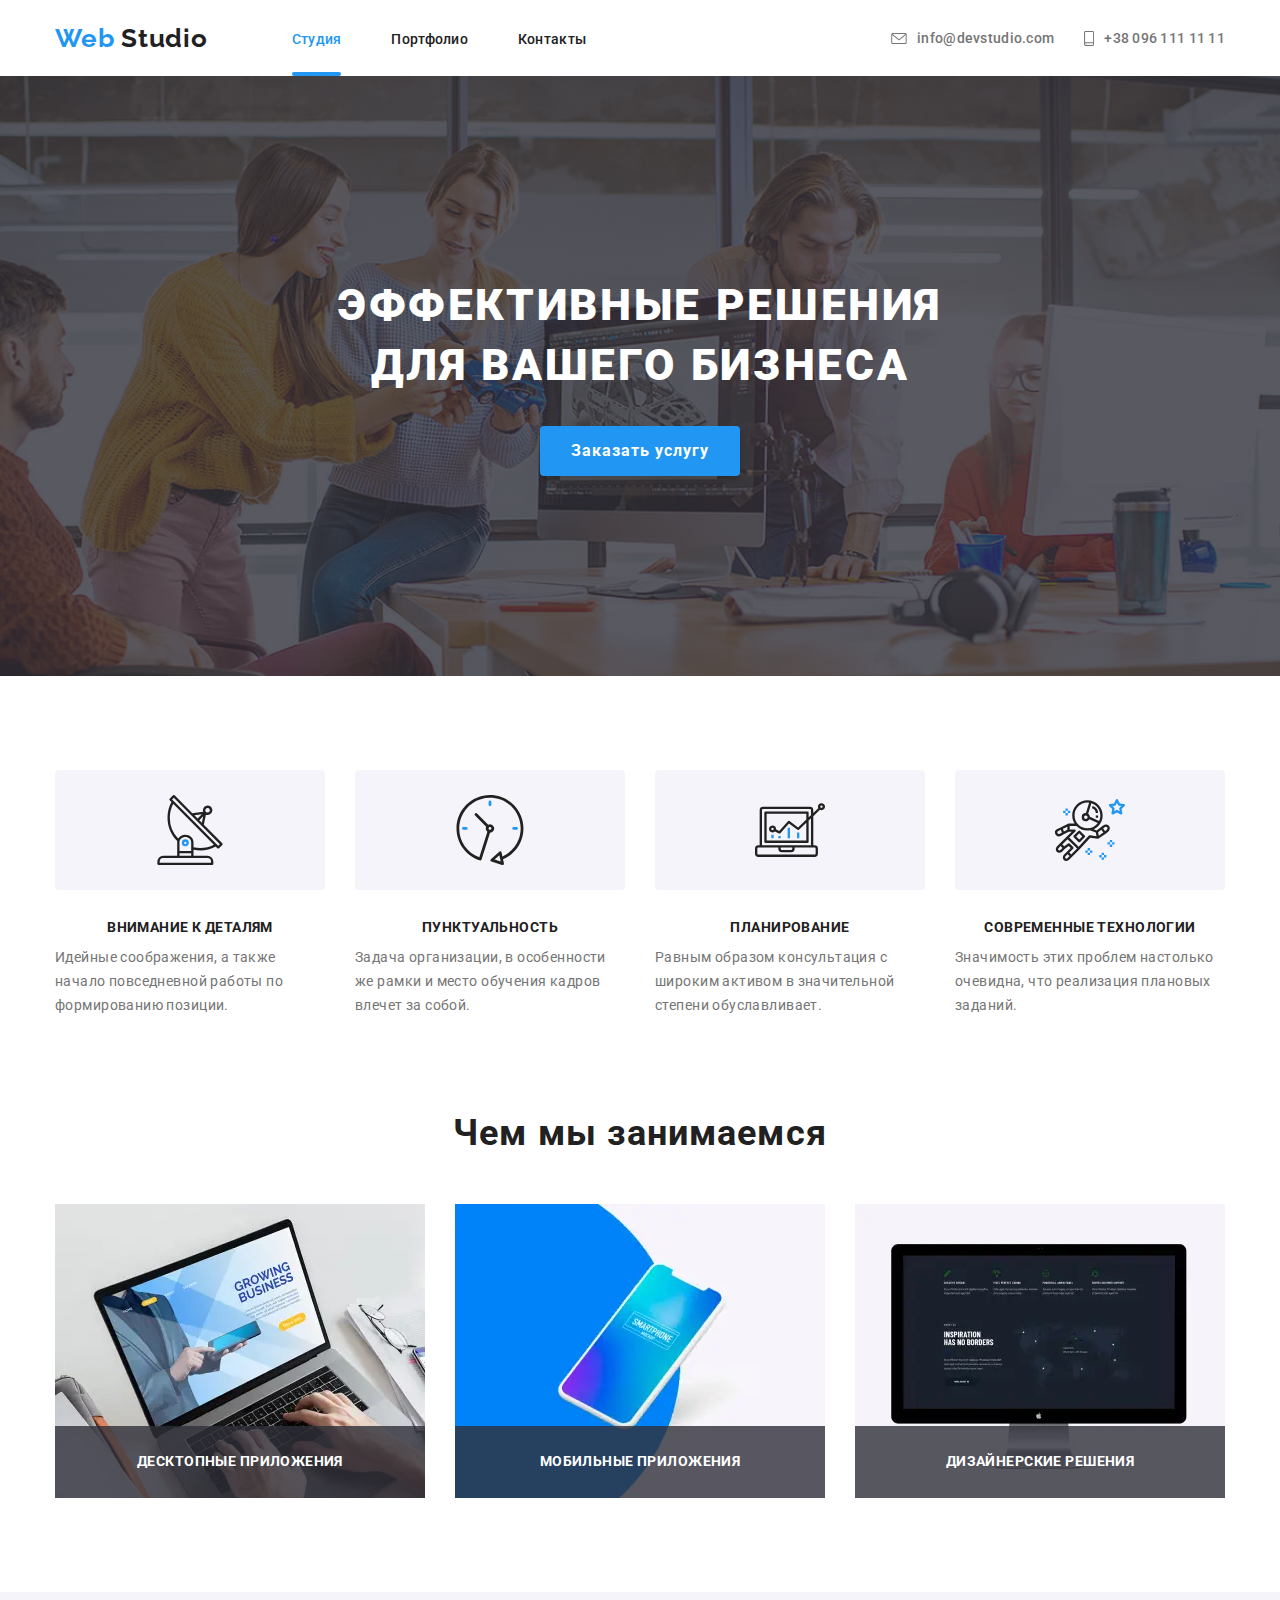
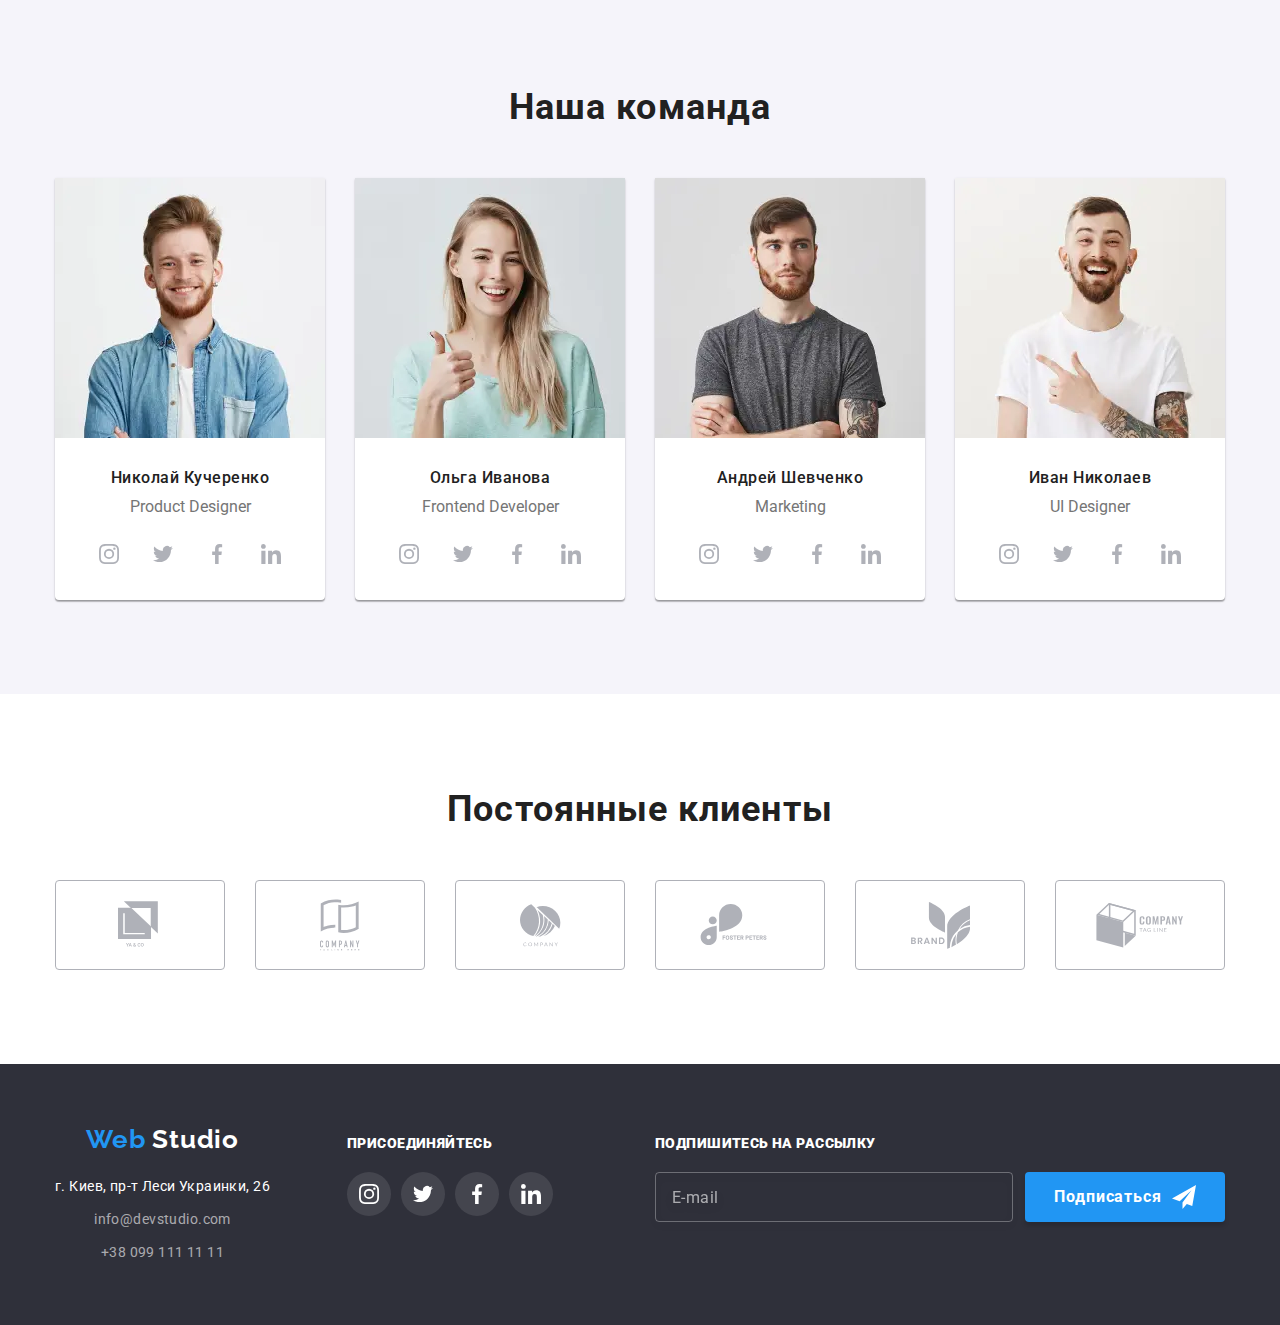
==== commit 279b79b2: "АВ главной страницы сайта" ====
--- a/index.html
+++ b/index.html
@@ -462,7 +462,7 @@
         </div>
       </section>  
       <!--Секция постоянных клиентов-->
-      <!-- <section class="customers">
+      <section class="customers">
         <div class="container">
           <h2 class="title">Постоянные клиенты</h2>
           <ul class="customers-list list">
@@ -522,10 +522,10 @@
             </li>
           </ul>
         </div>
-      </section> -->
+      </section>
     </main>
     <!--Подвал сайта-->
-    <!-- <footer class="footer">
+    <footer class="footer">
       <div class="container">
         <div class="footer-contact">
           <p class="footer-contact-logo">
@@ -568,7 +568,7 @@
         <div class="footer-social">
           <p class="title"><b>присоединяйтесь</b></p>
           <!--Блок социальных ссылок-->
-          <!-- <ul class="footer-social-list social-list list">
+          <ul class="footer-social-list social-list list">
             <li class="footer-social-list-item social-list-item">
               <a
                 class="footer-social-list-item-link link"
@@ -624,9 +624,9 @@
             </form>
           </div>
       </div>
-    </footer> -->
+    </footer>
     <!--Форма обратной связи-->
-    <!-- <div data-modal class="backdrop is-hidden">
+    <div data-modal class="backdrop is-hidden">
     <div class="form-layout">
       <button data-modal-close class="modal-close-btn" type="button">
         <svg class="close-icon">
@@ -666,7 +666,7 @@
                <button class="modal-btn" type="submit">Отправить</button>
                    </form>
     </div>
-                      </div> -->
+                      </div>
                        <!-- Скрипт для бургера -->
                       <script src="./js/menu.js"></script>
       <!-- Скрипт для кнопок формы -->
--- a/css/main.min.css
+++ b/css/main.min.css
@@ -1,2 +1,2 @@
-/*! normalize.css v8.0.1 | MIT License | github.com/necolas/normalize.css */html{line-height:1.15;-webkit-text-size-adjust:100%}body{margin:0}main{display:block}h1{font-size:2em;margin:0.67em 0}hr{box-sizing:content-box;height:0;overflow:visible}pre{font-family:monospace, monospace;font-size:1em}a{background-color:transparent}abbr[title]{border-bottom:none;text-decoration:underline;text-decoration:underline dotted}b,strong{font-weight:bolder}code,kbd,samp{font-family:monospace, monospace;font-size:1em}small{font-size:80%}sub,sup{font-size:75%;line-height:0;position:relative;vertical-align:baseline}sub{bottom:-0.25em}sup{top:-0.5em}img{border-style:none}button,input,optgroup,select,textarea{font-family:inherit;font-size:100%;line-height:1.15;margin:0}button,input{overflow:visible}button,select{text-transform:none}button,[type="button"],[type="reset"],[type="submit"]{-webkit-appearance:button}button::-moz-focus-inner,[type="button"]::-moz-focus-inner,[type="reset"]::-moz-focus-inner,[type="submit"]::-moz-focus-inner{border-style:none;padding:0}button:-moz-focusring,[type="button"]:-moz-focusring,[type="reset"]:-moz-focusring,[type="submit"]:-moz-focusring{outline:1px dotted ButtonText}fieldset{padding:0.35em 0.75em 0.625em}legend{box-sizing:border-box;color:inherit;display:table;max-width:100%;padding:0;white-space:normal}progress{vertical-align:baseline}textarea{overflow:auto}[type="checkbox"],[type="radio"]{box-sizing:border-box;padding:0}[type="number"]::-webkit-inner-spin-button,[type="number"]::-webkit-outer-spin-button{height:auto}[type="search"]{-webkit-appearance:textfield;outline-offset:-2px}[type="search"]::-webkit-search-decoration{-webkit-appearance:none}::-webkit-file-upload-button{-webkit-appearance:button;font:inherit}details{display:block}summary{display:list-item}template{display:none}[hidden]{display:none}html{box-sizing:border-box}*,*::before,*::after{box-sizing:inherit}body{background-color:#E5E5E5}@media screen and (min-width: 1200px){.body-wrapper{margin-right:auto;margin-left:auto;max-width:1600px;background-color:#ffffff}}img{display:block;height:auto}button{border:none;background-color:transparent;padding:0px;outline:none}button:hover,button:focus,input:hover,input:focus,textarea:hover,textarea:focus,label:hover,label:focus{cursor:pointer}.form-input,.form-comment{display:block;width:100%;border:1px solid rgba(33,33,33,0.2);border-radius:4px;outline:none;font-size:14px;line-height:1.14;letter-spacing:0.01em;color:#757575;transition-property:border;transition-duration:250ms;transition-timing-function:cubic-bezier(0.4, 0, 0.2, 1);transition-delay:250ms}.form-input:focus,.form-input:hover,.form-input:not(:placeholder-shown),.form-comment:focus,.form-comment:hover,.form-comment:not(:placeholder-shown){border:1px solid #2196f3}body{font-family:"Roboto",sans-serif;font-size:14px;color:#757575}.container{padding-left:15px;padding-right:15px;margin-left:auto;margin-right:auto;background-color:#fff}@media screen and (min-width: 480px){.container{width:480px}}@media screen and (min-width: 768px){.container{width:768px}}@media screen and (min-width: 1200px){.container{width:1200px}}.logo{font-family:"Raleway",sans-serif;font-weight:700;font-size:24px;line-height:1.167;letter-spacing:0.03em}@media screen and (min-width: 1200px){.logo{font-size:26px;line-height:1.19}}.logo-accent{color:#2196f3}.header-burger-close-icon{opacity:0;visibility:hidden;pointer-events:none}.burger-btn{display:none}@media screen and (max-width: 767px){.burger-btn{display:flex;background-color:transparent}.burger-btn.is-open .header-burger-icon{opacity:0;visibility:hidden;pointer-events:none}.burger-btn.is-open .header-burger-close-icon{opacity:1;visibility:visible;pointer-events:visible}}.header-burger-wrapper{width:40px;height:40px;fill:#000;transition-property:fill;transition-duration:250ms;transition-timing-function:cubic-bezier(0.4, 0, 0.2, 1);transition-delay:250ms}.burger-btn:hover .header-burger-wrapper{fill:#2196f3}.title{margin-top:0px;margin-bottom:30px;font-weight:700;font-size:28px;line-height:1.18;text-align:center;letter-spacing:0.03em;color:#212121}@media screen and (min-width: 1200px){.title{margin-bottom:50px;font-size:36px;line-height:1.17}}.list{list-style:none;padding-left:0px;margin-top:0;margin-bottom:0}.link{display:block;font-style:normal;text-decoration:none}.link:hover,.link:focus{color:#2196f3}.modal-btn{height:50px;width:200px;border-radius:4px;box-shadow:0px 4px 4px rgba(0,0,0,0.15);font-weight:700;font-size:16px;line-height:1.88;text-align:center;letter-spacing:0.06em;color:#fff;background-color:#2196f3;transition-property:background;transition-duration:250ms;transition-timing-function:cubic-bezier(0.4, 0, 0.2, 1);transition-delay:250ms}.modal-btn:hover{outline:none}.backdrop{position:fixed;top:0;left:0;width:100%;height:100%;background-color:rgba(0,0,0,0.2);z-index:100;opacity:1;transition-property:opacity, visibility;transition-duration:250ms;transition-timing-function:cubic-bezier(0.4, 0, 0.2, 1);transition-delay:250ms}.backdrop.is-hidden{opacity:0;visibility:hidden;pointer-events:none}.form-layout{position:absolute;top:50%;left:50%;transform:translate(-50%, -50%) scale(1);transition-property:transform;transition-duration:250ms;transition-timing-function:cubic-bezier(0.4, 0, 0.2, 1);transition-delay:250ms;padding:40px;width:528px;height:581px;background:#fff;box-shadow:0px 1px 3px rgba(0,0,0,0.12),0px 1px 1px rgba(0,0,0,0.14),0px 2px 1px rgba(0,0,0,0.2);border-radius:4px}.backdrop.is-hidden .form-layout{transform:translate(-50%, -50%) scale(0.8)}.modal-close-btn{position:absolute;top:8px;right:8px;border:1px solid rgba(0,0,0,0.1);border-radius:50%;padding:0px;background-color:#fff;outline:none;width:30px;height:30px}.close-icon{display:block;width:18px;height:18px;margin:auto;fill:#000;transition-property:fill;transition-duration:250ms;transition-timing-function:cubic-bezier(0.4, 0, 0.2, 1);transition-delay:250ms}.modal-close-btn:hover .close-icon,.modal-close-btn:focus .close-icon{fill:#2196f3}.form-checkbox{position:absolute;width:1px;height:1px;margin:-1px;border:0;padding:0;clip:rect(0 0 0 0);overflow:hidden}.form-custom-checkbox{display:flex;width:16px;height:15px;border:1.5px solid #212121;border-radius:2px;margin-right:8px;background-color:transparent;background-origin:border-box;background-position:1.5px 2.5px;background-repeat:no-repeat;background-size:13px 12px;transition-property:background-color, border;transition-duration:250ms;transition-timing-function:cubic-bezier(0.4, 0, 0.2, 1);transition-delay:250ms}.form-checkbox:checked+.form-custom-checkbox{border:transparent;background-color:#2196f3}.checkbox-icon{padding-left:1px;padding-right:1px;padding-top:2px;fill:#fff}.social-list{display:flex;justify-content:center;align-items:center}.social-list-item:not(:last-child){margin-right:10px}.social-list-link-block{display:flex;height:44px;width:44px;border-radius:50%;align-items:center;justify-content:center;transition-property:background-color;transition-duration:250ms;transition-timing-function:cubic-bezier(0.4, 0, 0.2, 1);transition-delay:250ms}.social-list-link-icons{width:20px;height:20px;transition-property:fill;transition-duration:250ms;transition-timing-function:cubic-bezier(0.4, 0, 0.2, 1);transition-delay:250ms}.form-sign-input-wrapper{display:flex}.form-sign-label{display:block}.form-sign-input{display:block;width:358px;height:50px;border:1px solid rgba(255,255,255,0.3);filter:drop-shadow(0px 4px 4px rgba(0,0,0,0.15));border-radius:4px;outline:none;padding-left:16px;background-color:transparent}.form-sign-input,.form-sign-input::placeholder{font-size:16px;line-height:1.25;letter-spacing:0.03em;color:rgba(255,255,255,0.6)}.form-sign-btn{display:flex;align-items:center;justify-content:center;margin-left:12px}.sign-btn-send-icon{width:24px;height:24px;fill:#fff;margin-left:10px}.subtitle{font-weight:700;font-size:14px;line-height:1.14;letter-spacing:0.03em;text-transform:uppercase;margin-bottom:10px;margin-top:0px;color:#212121}.header .container{position:relative}.header .logo{padding-top:16px;padding-bottom:16px;color:#212121}.header-wrapper{z-index:2;position:relative;display:flex;align-items:center;justify-content:space-between;padding-right:0px;padding-left:0px;background-color:#fff}.menu-wrapper{text-align:center;background-color:#fff}@media screen and (max-width: 767px){.header .container{padding-right:0px;padding-left:0px}.header-wrapper{padding-right:15px;padding-left:15px}.menu-wrapper{position:absolute;right:0px;left:0px;top:100%;z-index:1;transform:translateY(-100%);padding-top:20px;padding-bottom:52px;border-top:1px solid #ECECEC;transition-property:transform;transition-duration:250ms;transition-timing-function:cubic-bezier(0.4, 0, 0.2, 1);transition-delay:250ms}.menu-wrapper.is-open{transform:translateY(0);box-shadow:0px 4px 8px -4px rgba(0,0,0,0.04),0px 2px 4px -4px rgba(0,0,0,0.08),0px 1px 3px -4px rgba(0,0,0,0.16)}.navigation{margin-bottom:46px}.header-adress-list-item-link{justify-content:center}}.nav-list-link,.header-adress-list-item-link{font-weight:500;font-size:18px;line-height:1.167;letter-spacing:0.02em}.nav-list-link{color:#212121;transition-property:color;transition-duration:250ms;transition-timing-function:cubic-bezier(0.4, 0, 0.2, 1);transition-delay:250ms}.nav-list-link-text{display:inline-block;padding-top:40px;padding-bottom:8px}.current{color:#2196f3;position:relative}.current::after{position:absolute;display:block;bottom:0;left:0;content:"";width:100%;height:4px;background:#2196f3;border-radius:2px}.header-adress{display:block;margin-right:auto;margin-left:auto}.header-adress-list-item-link{display:flex;align-items:center;padding-top:8px;padding-bottom:8px;color:#757575;transition-property:color;transition-duration:250ms;transition-timing-function:cubic-bezier(0.4, 0, 0.2, 1);transition-delay:250ms}.header-adress-list-item-link .mail{width:16px;height:11px}.header-adress-list-item-link .mob{width:10px;height:15px}.header-adress-list-item-link:focus{color:#757575}.header-adress-list-item-link:hover{color:#2196f3}.header-adress-icon{margin-right:10px;fill:#757575;transition-property:fill;transition-duration:250ms;transition-timing-function:cubic-bezier(0.4, 0, 0.2, 1);transition-delay:250ms}.header-adress-list-item-link:hover .header-adress-icon{fill:#2196f3}@media screen and (min-width: 768px){.header .container{display:flex;align-items:center;justify-content:space-between}.menu-wrapper{display:flex;align-items:center}.navigation{margin-right:84px}.nav-list{display:flex;align-items:center}.nav-list-item:not(:last-child){margin-right:50px}.nav-list-link{font-size:14px;line-height:1.14}.header-adress-list-item-link{font-size:12px}.nav-list-link-text{padding-top:32px;padding-bottom:28px}.header-adress-list-item-link{padding-top:5px;padding-bottom:5px}}@media screen and (min-width: 768px) and (max-width: 1199px){.header-adress-icon{margin-right:8px}.header-adress-list-item-link .mail{width:14px;height:10px}.header-adress-list-item-link .mob{width:10px;height:14px}}@media screen and (min-width: 1200px){.menu-wrapper{align-items:baseline}.navigation{margin-right:305px}.header-adress-list{display:flex}.header-adress-list-item:not(:last-child){margin-right:30px}.header-adress-list-item-link{font-size:14px;line-height:1.14}}.hero{background-color:rgba(47,48,58,0.8);background-image:linear-gradient(rgba(47,48,58,0.8), rgba(47,48,58,0.8)),url("../images/hero/mobile-hero-480.jpg");background-repeat:no-repeat;background-position:center;background-size:cover;text-align:center;margin-left:auto;margin-right:auto;min-width:240px;max-width:480px;height:400px}@media screen and (min-device-pixel-ratio: 2), screen and (min-resolution: 192dpi), screen and (min-resolution: 2dppx){.hero{background-image:linear-gradient(rgba(47,48,58,0.8), rgba(47,48,58,0.8)),url("../images/hero/mobile-hero-960.jpg")}}.hero .container{padding-top:118px;padding-bottom:118px;padding-left:55px;padding-right:55px;text-align:center;background-color:transparent}.hero .modal-btn:hover,.hero .modal-btn:focus{background:#188CE8}@media screen and (min-width: 768px){.hero{background-image:linear-gradient(rgba(47,48,58,0.8), rgba(47,48,58,0.8)),url("../images/hero/tablet-hero-768.jpg");width:768px;max-width:768px}}@media screen and (min-width: 768px) and (min-device-pixel-ratio: 2), screen and (min-width: 768px) and (min-resolution: 192dpi), screen and (min-width: 768px) and (min-resolution: 2dppx){.hero{background-image:linear-gradient(rgba(47,48,58,0.8), rgba(47,48,58,0.8)),url("../images/hero/tablet-hero-1536.jpg")}}@media screen and (min-width: 768px){.hero .container{padding-left:180px;padding-right:180px}}@media screen and (min-width: 1200px){.hero{background-image:linear-gradient(rgba(47,48,58,0.8), rgba(47,48,58,0.8)),url("../images/hero/desktop-hero-1200.jpg");width:100%;min-width:1200px;max-width:1600px;height:600px}}@media screen and (min-width: 1200px) and (min-device-pixel-ratio: 2), screen and (min-width: 1200px) and (min-resolution: 192dpi), screen and (min-width: 1200px) and (min-resolution: 2dppx){.hero{background-image:linear-gradient(rgba(47,48,58,0.8), rgba(47,48,58,0.8)),url("../images/hero/desktop-hero-2400.jpg")}}@media screen and (min-width: 1200px){.hero .container{padding-top:200px;padding-bottom:200px;padding-left:250px;padding-right:250px}}.hero-title{margin-top:0px;margin-bottom:30px;font-weight:900;letter-spacing:0.06em;text-transform:uppercase;font-size:26px;line-height:1.62;color:#fff}@media screen and (min-width: 1200px){.hero-title{font-size:44px;line-height:1.36}}.contact-form{display:flex;justify-content:center;flex-direction:column}.contact-form .modal-btn{margin-left:auto;margin-right:auto}.contact-form .modal-btn:hover,.contact-form .modal-btn:focus{background:#188CE8}.contact-form-title{margin-bottom:30px;font-weight:700;font-size:20px;line-height:1.15;letter-spacing:0.03em;color:#212121}.modal-form-input-wrapper{position:relative;margin-bottom:28px}.modal-form-input-wrapper .name{text-transform:capitalize}.form-input{height:40px;padding-left:42px}.form-comment{height:120px;padding-left:16px;padding-top:12px;padding-right:16px;padding-bottom:12px;margin-bottom:20px;resize:none}.form-comment::placeholder{font-size:14px;line-height:1.14;letter-spacing:0.01em;color:#757575}.form-label{position:absolute;top:50%;left:42px;transform:translateY(-50%);font-size:14px;line-height:1.14;letter-spacing:0.01em;color:#757575;transition-property:transform, color, font-size;transition-duration:250ms;transition-timing-function:cubic-bezier(0.4, 0, 0.2, 1);transition-delay:250ms}.form-input:focus+.form-label,.form-input:not(:placeholder-shown)+.form-label{color:#2196f3;transform:translate(-26px, -39px);font-size:12px}.form-label-icon{position:absolute;left:16px;display:block;width:18px;height:18px;margin:auto;top:50%;transform:translateY(-50%);fill:#212121;transition-property:fill;transition-duration:250ms;transition-timing-function:cubic-bezier(0.4, 0, 0.2, 1);transition-delay:250ms}.form-input:focus ~ .form-label-icon,.form-input:not(:placeholder-shown) ~ .form-label-icon{fill:#2196f3}.form-agreement-label{display:flex;align-items:center;margin-bottom:30px;justify-content:center}.agreement{line-height:1.71px}.agreement a{color:#2196f3}.features .container{padding-top:60px;padding-bottom:60px}.features .subtitle{text-align:center}.features .description{line-height:1.71;letter-spacing:0.03em;margin-top:0px;margin-bottom:0px}.features-list-item-block{display:flex;height:120px;border-radius:4px;background-color:#f5f4fa;margin-bottom:30px;justify-content:center;align-items:center}.features-list-item-block-icon{width:70px;height:70px;fill:#212121}@media screen and (max-width: 767px){.features-list-item:not(:last-child){margin-bottom:30px}}@media screen and (min-width: 768px){.features-list{display:flex;align-items:flex-start;justify-content:space-between;flex-wrap:wrap}.features-list-item{width:354px}}@media screen and (min-width: 768px) and (max-width: 1199px){.features-list-item:nth-child(-n+2){margin-bottom:30px}}@media screen and (min-width: 1200px){.features .container{padding-top:94px;padding-bottom:47px}.features-list{flex-wrap:nowrap}.features-list-item:not(:last-child){margin-right:30px}}@media screen and (max-width: 1199px){.specialization{display:none}}.specialization .container{padding-top:47px;padding-bottom:94px}.specialization .title{font-weight:700;font-size:36px;line-height:1.17;text-align:center;letter-spacing:0.03em;color:#212121}.specialization .subtitle{position:absolute;bottom:0;width:100%;padding-top:28px;padding-bottom:28px;font-weight:700;font-size:14px;line-height:1.14;letter-spacing:0.03em;text-transform:uppercase;text-align:center;margin-bottom:0px;margin-top:0px;color:#fff;background-color:rgba(47,48,58,0.8);transition-property:background-color;transition-duration:250ms;transition-timing-function:cubic-bezier(0.4, 0, 0.2, 1);transition-delay:250ms}.specialization-list{display:flex;align-items:center;justify-content:space-between}.specialization-list-item:not(:last-child){margin-right:30px}.specialization-list-item-link{position:relative}.specialization-list-item-link:hover .subtitle,.specialization-list-item-link:focus .subtitle{background-color:rgba(33,150,243,0.9)}.team .container{padding-top:60px;padding-bottom:60px;background-color:#f5f4fa}.team .subtitle{font-weight:500;font-size:16px;line-height:1.19;text-align:center;text-transform:none}.team .description{margin-top:0px;margin-bottom:16px;font-size:16px;line-height:1.19;text-align:center}.team-list-item{background-color:#fff;box-shadow:0px 2px 1px rgba(0,0,0,0.2),0px 1px 1px rgba(0,0,0,0.14),0px 1px 3px rgba(0,0,0,0.12);border-radius:0px 0px 4px 4px}@media screen and (max-width: 767px){.team-list-item:not(:last-child){margin-bottom:30px}}.team-list-item-photo{display:block;width:100%;min-width:240px;margin-bottom:30px}.team-list-item-social-list{padding-bottom:24px}.team-social-list-link-block{background-color:none}.team-list-item-social-list-link:hover .team-social-list-link-block,.team-list-item-social-list-link:focus .team-social-list-link-block{background-color:#2196f3}.team-social-list-link-icons{fill:#afb1b8}.team-list-item-social-list-link:hover .team-social-list-link-icons,.team-list-item-social-list-link:focus .team-social-list-link-icons{fill:#fff}@media screen and (min-width: 768px){.team-list{display:flex;align-items:flex-start;justify-content:space-between;flex-wrap:wrap}}@media screen and (min-width: 768px) and (max-width: 1199px){.team-list-item:nth-child(-n+2){margin-bottom:30px}}@media screen and (min-width: 1200px){.team{min-width:1200px;max-width:1600px;background-color:#f5f4fa}.team .container{padding-top:94px;padding-bottom:94px}.team-list-item:not(:last-child){margin-right:30px}}.customers .container{padding-top:94px;padding-bottom:94px}.customers-list{display:flex;justify-content:space-between;align-items:center}.customers-list-item:not(:last-child){margin-right:30px}.customers-list-item-link-block{display:flex;justify-content:center;align-items:center;width:170px;height:90px;border:1px solid #afb1b8;border-radius:4px;transition-property:border;transition-duration:250ms;transition-timing-function:cubic-bezier(0.4, 0, 0.2, 1);transition-delay:250ms}.customers-list-item-link:hover .customers-list-item-link-block,.customers-list-item-link:focus-within .customers-list-item-link-block{border:1px solid #2196f3}.customers-list-item-link-block .logo-1{width:44px;height:49px}.customers-list-item-link-block .logo-2{width:40px;height:52px}.customers-list-item-link-block .logo-3{width:41px;height:43px}.customers-list-item-link-block .logo-4{width:80px;height:42px}.customers-list-item-link-block .logo-5{width:59px;height:47px}.customers-list-item-link-block .logo-6{width:88px;height:45px}.customers-list-item-link-block-icon{fill:#afb1b8;transition-property:fill;transition-duration:250ms;transition-timing-function:cubic-bezier(0.4, 0, 0.2, 1);transition-delay:250ms}.customers-list-item-link:hover .customers-list-item-link-block-icon,.customers-list-item-link:focus .customers-list-item-link-block-icon{fill:#2196f3}.footer{background-color:#2f303a;min-width:1200px}.footer .container{padding-top:60px;padding-bottom:60px;display:flex;justify-content:space-between;align-items:baseline}.footer .title{margin-bottom:20px;text-align:left;font-weight:700;font-size:14px;line-height:1.14;letter-spacing:0.03em;text-transform:uppercase;color:#fff}.footer .logo{color:#fff}.footer-contact{margin-right:69px}.footer-contact-logo{margin-top:0px;margin-bottom:20px}.footer-contact-adress-list-item:not(:last-child){margin-bottom:9px}.footer-contact-adress-list-item-link{line-height:1.71;letter-spacing:0.03em;color:rgba(255,255,255,0.6);transition-property:color;transition-duration:250ms;transition-timing-function:cubic-bezier(0.4, 0, 0.2, 1);transition-delay:250ms}.footer-contact-adress-list-item-link:hover,.footer-contact-adress-list-item-link:focus{color:#2196f3}.footer-contact-adress-list-item-link.map{color:#fff}.footer-contact-adress-list-item-link.map:hover,.footer-contact-adress-list-item-link.map:focus{color:#2196f3}.footer-social{margin-right:94px}.footer-social-list-item-link-block{background-color:rgba(255,255,255,0.1)}.footer-social-list-item-link:hover .footer-social-list-item-link-block,.footer-social-list-item-link:focus .footer-social-list-item-link-block{background-color:#2196f3}.footer-social-list-link-icons{fill:#fff}
+/*! normalize.css v8.0.1 | MIT License | github.com/necolas/normalize.css */html{line-height:1.15;-webkit-text-size-adjust:100%}body{margin:0}main{display:block}h1{font-size:2em;margin:0.67em 0}hr{box-sizing:content-box;height:0;overflow:visible}pre{font-family:monospace, monospace;font-size:1em}a{background-color:transparent}abbr[title]{border-bottom:none;text-decoration:underline;text-decoration:underline dotted}b,strong{font-weight:bolder}code,kbd,samp{font-family:monospace, monospace;font-size:1em}small{font-size:80%}sub,sup{font-size:75%;line-height:0;position:relative;vertical-align:baseline}sub{bottom:-0.25em}sup{top:-0.5em}img{border-style:none}button,input,optgroup,select,textarea{font-family:inherit;font-size:100%;line-height:1.15;margin:0}button,input{overflow:visible}button,select{text-transform:none}button,[type="button"],[type="reset"],[type="submit"]{-webkit-appearance:button}button::-moz-focus-inner,[type="button"]::-moz-focus-inner,[type="reset"]::-moz-focus-inner,[type="submit"]::-moz-focus-inner{border-style:none;padding:0}button:-moz-focusring,[type="button"]:-moz-focusring,[type="reset"]:-moz-focusring,[type="submit"]:-moz-focusring{outline:1px dotted ButtonText}fieldset{padding:0.35em 0.75em 0.625em}legend{box-sizing:border-box;color:inherit;display:table;max-width:100%;padding:0;white-space:normal}progress{vertical-align:baseline}textarea{overflow:auto}[type="checkbox"],[type="radio"]{box-sizing:border-box;padding:0}[type="number"]::-webkit-inner-spin-button,[type="number"]::-webkit-outer-spin-button{height:auto}[type="search"]{-webkit-appearance:textfield;outline-offset:-2px}[type="search"]::-webkit-search-decoration{-webkit-appearance:none}::-webkit-file-upload-button{-webkit-appearance:button;font:inherit}details{display:block}summary{display:list-item}template{display:none}[hidden]{display:none}html{box-sizing:border-box}*,*::before,*::after{box-sizing:inherit}body{background-color:#E5E5E5}@media screen and (min-width: 1200px){.body-wrapper{margin-right:auto;margin-left:auto;max-width:1600px;background-color:#ffffff}}img{display:block;height:auto}button{border:none;background-color:transparent;padding:0px;outline:none}button:hover,button:focus,input:hover,input:focus,textarea:hover,textarea:focus,label:hover,label:focus{cursor:pointer}.form-input,.form-comment{display:block;width:100%;border:1px solid rgba(33,33,33,0.2);border-radius:4px;outline:none;font-size:14px;line-height:1.14;letter-spacing:0.01em;color:#757575;transition-property:border;transition-duration:250ms;transition-timing-function:cubic-bezier(0.4, 0, 0.2, 1);transition-delay:250ms}.form-input:focus,.form-input:hover,.form-input:not(:placeholder-shown),.form-comment:focus,.form-comment:hover,.form-comment:not(:placeholder-shown){border:1px solid #2196f3}body{font-family:"Roboto",sans-serif;font-size:14px;color:#757575}.container{padding-left:15px;padding-right:15px;margin-left:auto;margin-right:auto;background-color:#fff}@media screen and (min-width: 480px){.container{width:480px}}@media screen and (min-width: 768px){.container{width:768px}}@media screen and (min-width: 1200px){.container{width:1200px}}.logo{font-family:"Raleway",sans-serif;font-weight:700;font-size:24px;line-height:1.167;letter-spacing:0.03em}@media screen and (min-width: 1200px){.logo{font-size:26px;line-height:1.19}}.logo-accent{color:#2196f3}.header-burger-close-icon{opacity:0;visibility:hidden;pointer-events:none}.burger-btn{display:none}@media screen and (max-width: 767px){.burger-btn{display:flex;background-color:transparent}.burger-btn.is-open .header-burger-icon{opacity:0;visibility:hidden;pointer-events:none}.burger-btn.is-open .header-burger-close-icon{opacity:1;visibility:visible;pointer-events:visible}}.header-burger-wrapper{width:40px;height:40px;fill:#000;transition-property:fill;transition-duration:250ms;transition-timing-function:cubic-bezier(0.4, 0, 0.2, 1);transition-delay:250ms}.burger-btn:hover .header-burger-wrapper{fill:#2196f3}.title{margin-top:0px;margin-bottom:30px;font-weight:700;font-size:28px;line-height:1.18;text-align:center;letter-spacing:0.03em;color:#212121}@media screen and (min-width: 1200px){.title{margin-bottom:50px;font-size:36px;line-height:1.17}}.list{list-style:none;padding-left:0px;margin-top:0;margin-bottom:0}.link{display:block;font-style:normal;text-decoration:none}.link:hover,.link:focus{color:#2196f3}.modal-btn{height:50px;width:200px;border-radius:4px;box-shadow:0px 4px 4px rgba(0,0,0,0.15);font-weight:700;font-size:16px;line-height:1.88;text-align:center;letter-spacing:0.06em;color:#fff;background-color:#2196f3;transition-property:background;transition-duration:250ms;transition-timing-function:cubic-bezier(0.4, 0, 0.2, 1);transition-delay:250ms}.modal-btn:hover{outline:none}.backdrop{position:fixed;top:0;left:0;width:100%;height:100%;background-color:rgba(0,0,0,0.2);z-index:100;opacity:1;transition-property:opacity, visibility;transition-duration:250ms;transition-timing-function:cubic-bezier(0.4, 0, 0.2, 1);transition-delay:250ms}.backdrop.is-hidden{opacity:0;visibility:hidden;pointer-events:none}.form-layout{position:absolute;transition-property:transform;transition-duration:250ms;transition-timing-function:cubic-bezier(0.4, 0, 0.2, 1);transition-delay:250ms;padding:40px;background:#fff;box-shadow:0px 1px 3px rgba(0,0,0,0.12),0px 1px 1px rgba(0,0,0,0.14),0px 2px 1px rgba(0,0,0,0.2);border-radius:4px}@media screen and (max-width: 480px){.form-layout{left:15px;right:15px;top:93px;transform:scale(1)}}.backdrop.is-hidden .form-layout{transform:scale(0.8)}.modal-close-btn{position:absolute;top:8px;right:8px;border:1px solid rgba(0,0,0,0.1);border-radius:50%;padding:0px;background-color:#fff;outline:none;width:30px;height:30px}.close-icon{display:block;width:18px;height:18px;margin:auto;fill:#000;transition-property:fill;transition-duration:250ms;transition-timing-function:cubic-bezier(0.4, 0, 0.2, 1);transition-delay:250ms}.modal-close-btn:hover .close-icon,.modal-close-btn:focus .close-icon{fill:#2196f3}@media screen and (min-width: 480px){.form-layout{top:50%;left:50%;transform:translate(-50%, -50%) scale(1);width:450px;height:609px}.backdrop.is-hidden .form-layout{transform:translate(-50%, -50%) scale(0.8)}}@media screen and (min-width: 1200px){.form-layout{width:528px;height:581px}}.form-checkbox{position:absolute;width:1px;height:1px;margin:-1px;border:0;padding:0;clip:rect(0 0 0 0);overflow:hidden}.form-custom-checkbox{display:flex;width:16px;height:15px;border:1.5px solid #212121;border-radius:2px;margin-right:8px;background-color:transparent;background-origin:border-box;background-position:1.5px 2.5px;background-repeat:no-repeat;background-size:13px 12px;transition-property:background-color, border;transition-duration:250ms;transition-timing-function:cubic-bezier(0.4, 0, 0.2, 1);transition-delay:250ms}.form-checkbox:checked+.form-custom-checkbox{border:transparent;background-color:#2196f3}.checkbox-icon{padding-left:1px;padding-right:1px;padding-top:2px;fill:#fff}.social-list{display:flex;justify-content:center;align-items:center}.social-list-item:not(:last-child){margin-right:10px}.social-list-link-block{display:flex;height:44px;width:44px;border-radius:50%;align-items:center;justify-content:center;transition-property:background-color;transition-duration:250ms;transition-timing-function:cubic-bezier(0.4, 0, 0.2, 1);transition-delay:250ms}.social-list-link-icons{width:20px;height:20px;transition-property:fill;transition-duration:250ms;transition-timing-function:cubic-bezier(0.4, 0, 0.2, 1);transition-delay:250ms}.form-sign-label{display:block}.form-sign-input-wrapper{margin-left:auto;margin-right:auto}.form-sign-input-wrapper{display:flex}@media screen and (max-width: 1199px){.form-sign-input-wrapper{flex-wrap:wrap;justify-content:center}}.form-sign-input{display:block;width:100%;height:50px;border:1px solid rgba(255,255,255,0.3);filter:drop-shadow(0px 4px 4px rgba(0,0,0,0.15));border-radius:4px;outline:none;padding-left:16px;background-color:transparent}.form-sign-input,.form-sign-input::placeholder{font-size:16px;line-height:1.25;letter-spacing:0.03em;color:rgba(255,255,255,0.6)}@media screen and (max-width: 1199px){.form-sign-input{margin-bottom:20px}}@media screen and (min-width: 768px){.form-sign-input{width:450px}}@media screen and (min-width: 768px) and (max-width: 1199px){.form-sign-input{margin-left:60px;margin-right:60px}}@media screen and (min-width: 1200px){.form-sign-input{width:358px}}.form-sign-btn{display:flex;align-items:center;justify-content:center}.sign-btn-send-icon{width:24px;height:24px;fill:#fff;margin-left:10px}@media screen and (min-width: 1200px){.form-sign-btn{margin-left:12px}}.subtitle{font-weight:700;font-size:14px;line-height:1.14;letter-spacing:0.03em;text-transform:uppercase;margin-bottom:10px;margin-top:0px;color:#212121}.header .container{position:relative}.header .logo{padding-top:16px;padding-bottom:16px;color:#212121}.header-wrapper{z-index:2;position:relative;display:flex;align-items:center;justify-content:space-between;padding-right:0px;padding-left:0px;background-color:#fff}.menu-wrapper{text-align:center;background-color:#fff}@media screen and (max-width: 767px){.header .container{padding-right:0px;padding-left:0px}.header-wrapper{padding-right:15px;padding-left:15px}.menu-wrapper{position:absolute;right:0px;left:0px;top:100%;z-index:1;transform:translateY(-100%);padding-top:20px;padding-bottom:52px;border-top:1px solid #ECECEC;transition-property:transform;transition-duration:250ms;transition-timing-function:cubic-bezier(0.4, 0, 0.2, 1);transition-delay:250ms}.menu-wrapper.is-open{transform:translateY(0);box-shadow:0px 4px 8px -4px rgba(0,0,0,0.04),0px 2px 4px -4px rgba(0,0,0,0.08),0px 1px 3px -4px rgba(0,0,0,0.16)}.navigation{margin-bottom:46px}.header-adress-list-item-link{justify-content:center}}.nav-list-link,.header-adress-list-item-link{font-weight:500;font-size:18px;line-height:1.167;letter-spacing:0.02em}.nav-list-link{color:#212121;transition-property:color;transition-duration:250ms;transition-timing-function:cubic-bezier(0.4, 0, 0.2, 1);transition-delay:250ms}.nav-list-link-text{display:inline-block;padding-top:40px;padding-bottom:8px}.current{color:#2196f3;position:relative}.current::after{position:absolute;display:block;bottom:0;left:0;content:"";width:100%;height:4px;background:#2196f3;border-radius:2px}.header-adress{display:block;margin-right:auto;margin-left:auto}.header-adress-list-item-link{display:flex;align-items:center;padding-top:8px;padding-bottom:8px;color:#757575;transition-property:color;transition-duration:250ms;transition-timing-function:cubic-bezier(0.4, 0, 0.2, 1);transition-delay:250ms}.header-adress-list-item-link .mail{width:16px;height:11px}.header-adress-list-item-link .mob{width:10px;height:15px}.header-adress-list-item-link:focus{color:#757575}.header-adress-list-item-link:hover{color:#2196f3}.header-adress-icon{margin-right:10px;fill:#757575;transition-property:fill;transition-duration:250ms;transition-timing-function:cubic-bezier(0.4, 0, 0.2, 1);transition-delay:250ms}.header-adress-list-item-link:hover .header-adress-icon{fill:#2196f3}@media screen and (min-width: 768px){.header .container{display:flex;align-items:center;justify-content:space-between}.menu-wrapper{display:flex;align-items:center}.navigation{margin-right:84px}.nav-list{display:flex;align-items:center}.nav-list-item:not(:last-child){margin-right:50px}.nav-list-link{font-size:14px;line-height:1.14}.header-adress-list-item-link{font-size:12px}.nav-list-link-text{padding-top:32px;padding-bottom:28px}.header-adress-list-item-link{padding-top:5px;padding-bottom:5px}}@media screen and (min-width: 768px) and (max-width: 1199px){.header-adress-icon{margin-right:8px}.header-adress-list-item-link .mail{width:14px;height:10px}.header-adress-list-item-link .mob{width:10px;height:14px}}@media screen and (min-width: 1200px){.menu-wrapper{align-items:baseline}.navigation{margin-right:305px}.header-adress-list{display:flex}.header-adress-list-item:not(:last-child){margin-right:30px}.header-adress-list-item-link{font-size:14px;line-height:1.14}}.hero{background-color:rgba(47,48,58,0.8);background-image:linear-gradient(rgba(47,48,58,0.8), rgba(47,48,58,0.8)),url("../images/hero/mobile-hero-480.jpg");background-repeat:no-repeat;background-position:center;background-size:cover;text-align:center;margin-left:auto;margin-right:auto;min-width:240px;max-width:480px;height:400px}@media screen and (min-device-pixel-ratio: 2), screen and (min-resolution: 192dpi), screen and (min-resolution: 2dppx){.hero{background-image:linear-gradient(rgba(47,48,58,0.8), rgba(47,48,58,0.8)),url("../images/hero/mobile-hero-960.jpg")}}.hero .container{padding-top:118px;padding-bottom:118px;padding-left:12%;padding-right:12%;text-align:center;background-color:transparent}.hero .modal-btn:hover,.hero .modal-btn:focus{background:#188CE8}@media screen and (min-width: 768px){.hero{background-image:linear-gradient(rgba(47,48,58,0.8), rgba(47,48,58,0.8)),url("../images/hero/tablet-hero-768.jpg");width:768px;max-width:768px}}@media screen and (min-width: 768px) and (min-device-pixel-ratio: 2), screen and (min-width: 768px) and (min-resolution: 192dpi), screen and (min-width: 768px) and (min-resolution: 2dppx){.hero{background-image:linear-gradient(rgba(47,48,58,0.8), rgba(47,48,58,0.8)),url("../images/hero/tablet-hero-1536.jpg")}}@media screen and (min-width: 768px){.hero .container{padding-left:180px;padding-right:180px}}@media screen and (min-width: 1200px){.hero{background-image:linear-gradient(rgba(47,48,58,0.8), rgba(47,48,58,0.8)),url("../images/hero/desktop-hero-1200.jpg");width:100%;min-width:1200px;max-width:1600px;height:600px}}@media screen and (min-width: 1200px) and (min-device-pixel-ratio: 2), screen and (min-width: 1200px) and (min-resolution: 192dpi), screen and (min-width: 1200px) and (min-resolution: 2dppx){.hero{background-image:linear-gradient(rgba(47,48,58,0.8), rgba(47,48,58,0.8)),url("../images/hero/desktop-hero-2400.jpg")}}@media screen and (min-width: 1200px){.hero .container{padding-top:200px;padding-bottom:200px;padding-left:250px;padding-right:250px}}.hero-title{margin-top:0px;margin-bottom:30px;font-weight:900;letter-spacing:0.06em;text-transform:uppercase;font-size:26px;line-height:1.62;color:#fff}@media screen and (min-width: 1200px){.hero-title{font-size:44px;line-height:1.36}}.contact-form{display:flex;justify-content:center;flex-direction:column}.contact-form .modal-btn{margin-left:auto;margin-right:auto}.contact-form .modal-btn:hover,.contact-form .modal-btn:focus{background:#188CE8}.contact-form-title{margin-bottom:30px;font-weight:700;font-size:20px;line-height:1.5;letter-spacing:0.03em;color:#212121}@media screen and (min-width: 1200px){.contact-form-title{line-height:1.15}}.modal-form-input-wrapper{position:relative;margin-bottom:28px}.modal-form-input-wrapper .name{text-transform:capitalize}.form-input{height:40px;padding-left:42px}.form-comment{height:120px;padding-left:16px;padding-top:12px;padding-right:16px;padding-bottom:12px;margin-bottom:20px;resize:none}.form-comment::placeholder{font-size:14px;line-height:1.14;letter-spacing:0.01em;color:#757575}.form-label{position:absolute;top:50%;left:42px;transform:translateY(-50%);font-size:14px;line-height:1.14;letter-spacing:0.01em;color:#757575;transition-property:transform, color, font-size;transition-duration:250ms;transition-timing-function:cubic-bezier(0.4, 0, 0.2, 1);transition-delay:250ms}.form-input:focus+.form-label,.form-input:not(:placeholder-shown)+.form-label{color:#2196f3;transform:translate(-26px, -39px);font-size:12px}.form-label-icon{position:absolute;left:16px;display:block;width:18px;height:18px;margin:auto;top:50%;transform:translateY(-50%);fill:#212121;transition-property:fill;transition-duration:250ms;transition-timing-function:cubic-bezier(0.4, 0, 0.2, 1);transition-delay:250ms}.form-input:focus ~ .form-label-icon,.form-input:not(:placeholder-shown) ~ .form-label-icon{fill:#2196f3}.form-agreement-label{display:flex;align-items:center;margin-bottom:30px;justify-content:center}.agreement{font-size:12px;line-height:1.167}@media screen and (min-width: 1200px){.agreement{font-size:14px;line-height:1.71}}.agreement a{color:#2196f3}.features .container{padding-top:60px;padding-bottom:60px}.features .subtitle{text-align:center}.features .description{line-height:1.71;letter-spacing:0.03em;margin-top:0px;margin-bottom:0px}.features-list-item-block{display:flex;height:120px;border-radius:4px;background-color:#f5f4fa;margin-bottom:30px;justify-content:center;align-items:center}.features-list-item-block-icon{width:70px;height:70px;fill:#212121}@media screen and (max-width: 767px){.features-list-item:not(:last-child){margin-bottom:30px}}@media screen and (min-width: 768px){.features-list{display:flex;align-items:flex-start;justify-content:space-between;flex-wrap:wrap}.features-list-item{width:354px}}@media screen and (min-width: 768px) and (max-width: 1199px){.features-list-item:nth-child(-n+2){margin-bottom:30px}}@media screen and (min-width: 1200px){.features .container{padding-top:94px;padding-bottom:47px}.features-list{flex-wrap:nowrap}.features-list-item:not(:last-child){margin-right:30px}}@media screen and (max-width: 1199px){.specialization{display:none}}.specialization .container{padding-top:47px;padding-bottom:94px}.specialization .title{font-weight:700;font-size:36px;line-height:1.17;text-align:center;letter-spacing:0.03em;color:#212121}.specialization .subtitle{position:absolute;bottom:0;width:100%;padding-top:28px;padding-bottom:28px;font-weight:700;font-size:14px;line-height:1.14;letter-spacing:0.03em;text-transform:uppercase;text-align:center;margin-bottom:0px;margin-top:0px;color:#fff;background-color:rgba(47,48,58,0.8);transition-property:background-color;transition-duration:250ms;transition-timing-function:cubic-bezier(0.4, 0, 0.2, 1);transition-delay:250ms}.specialization-list{display:flex;align-items:center;justify-content:space-between}.specialization-list-item:not(:last-child){margin-right:30px}.specialization-list-item-link{position:relative}.specialization-list-item-link:hover .subtitle,.specialization-list-item-link:focus .subtitle{background-color:rgba(33,150,243,0.9)}.team .container{padding-top:60px;padding-bottom:60px;background-color:#f5f4fa}.team .subtitle{font-weight:500;font-size:16px;line-height:1.19;text-align:center;text-transform:none}.team .description{margin-top:0px;margin-bottom:16px;font-size:16px;line-height:1.19;text-align:center}.team-list-item{background-color:#fff;box-shadow:0px 2px 1px rgba(0,0,0,0.2),0px 1px 1px rgba(0,0,0,0.14),0px 1px 3px rgba(0,0,0,0.12);border-radius:0px 0px 4px 4px}@media screen and (max-width: 767px){.team-list-item:not(:last-child){margin-bottom:30px}}.team-list-item-photo{display:block;width:100%;min-width:210px;margin-bottom:30px}.team-list-item-social-list{padding-bottom:24px}.team-social-list-link-block{background-color:none}.team-list-item-social-list-link:hover .team-social-list-link-block,.team-list-item-social-list-link:focus .team-social-list-link-block{background-color:#2196f3}.team-social-list-link-icons{fill:#afb1b8}.team-list-item-social-list-link:hover .team-social-list-link-icons,.team-list-item-social-list-link:focus .team-social-list-link-icons{fill:#fff}@media screen and (min-width: 768px){.team-list{display:flex;align-items:flex-start;justify-content:space-between;flex-wrap:wrap}}@media screen and (min-width: 768px) and (max-width: 1199px){.team-list-item:nth-child(-n+2){margin-bottom:30px}}@media screen and (min-width: 1200px){.team{min-width:1200px;max-width:1600px;background-color:#f5f4fa}.team .container{padding-top:94px;padding-bottom:94px}.team-list-item:not(:last-child){margin-right:30px}}.customers .container{padding-top:60px;padding-bottom:60px}.customers-list{display:flex;justify-content:space-between;align-items:center;flex-wrap:wrap}@media screen and (max-width: 767px){.customers-list-item{width:46%}.customers-list-item:not(:nth-last-child(-n+2)){margin-bottom:30px}}.customers-list-item-link-block{display:flex;justify-content:center;align-items:center;width:100%;height:90px;border:1px solid #afb1b8;border-radius:4px;transition-property:border;transition-duration:250ms;transition-timing-function:cubic-bezier(0.4, 0, 0.2, 1);transition-delay:250ms}.customers-list-item-link:hover .customers-list-item-link-block,.customers-list-item-link:focus-within .customers-list-item-link-block{border:1px solid #2196f3}.customers-list-item-link-block .logo-1{width:44px;height:49px}.customers-list-item-link-block .logo-2{width:40px;height:52px}.customers-list-item-link-block .logo-3{width:41px;height:43px}.customers-list-item-link-block .logo-4{width:80px;height:42px}.customers-list-item-link-block .logo-5{width:59px;height:47px}.customers-list-item-link-block .logo-6{width:88px;height:45px}.customers-list-item-link-block-icon{fill:#afb1b8;transition-property:fill;transition-duration:250ms;transition-timing-function:cubic-bezier(0.4, 0, 0.2, 1);transition-delay:250ms}.customers-list-item-link:hover .customers-list-item-link-block-icon,.customers-list-item-link:focus .customers-list-item-link-block-icon{fill:#2196f3}@media screen and (min-width: 768px) and (max-width: 1199px){.customers-list-item:not(:nth-last-child(-n+3)){margin-bottom:30px}}@media screen and (min-width: 768px){.customers-list-item-link-block{width:226px}}@media screen and (min-width: 1200px){.customers .container{padding-top:94px;padding-bottom:94px}.customers-list-item:not(:last-child){margin-right:30px}.customers-list-item-link-block{width:170px}}.footer .container{background-color:#2f303a;padding-top:60px;padding-bottom:60px}.footer .logo{color:#fff}.footer .title{margin-bottom:20px;text-align:center;font-weight:700;font-size:14px;line-height:1.14;letter-spacing:0.03em;text-transform:uppercase;color:#fff}.footer-contact{text-align:center}@media screen and (max-width: 1199px){.footer-contact,.footer-social{margin-bottom:60px}}.footer-contact-logo{margin-top:0px;margin-bottom:20px}.footer-contact-adress-list-item:not(:last-child){margin-bottom:8px}.footer-contact-adress-list-item-link{line-height:1.71;letter-spacing:0.03em;color:rgba(255,255,255,0.6);transition-property:color;transition-duration:250ms;transition-timing-function:cubic-bezier(0.4, 0, 0.2, 1);transition-delay:250ms}.footer-contact-adress-list-item-link:hover,.footer-contact-adress-list-item-link:focus{color:#2196f3}.footer-contact-adress-list-item-link.map{color:#fff}.footer-contact-adress-list-item-link.map:hover,.footer-contact-adress-list-item-link.map:focus{color:#2196f3}.footer-social-list-item-link-block{background-color:rgba(255,255,255,0.1)}.footer-social-list-item-link:hover .footer-social-list-item-link-block,.footer-social-list-item-link:focus .footer-social-list-item-link-block{background-color:#2196f3}.footer-social-list-link-icons{fill:#fff}@media screen and (min-width: 768px){.footer .container{display:flex;justify-content:center;align-items:baseline;flex-wrap:wrap}}@media screen and (min-width: 768px) and (max-width: 1199px){.footer-social{margin-left:165px;margin-right:13px}.footer-sign{margin-left:14px}}@media screen and (min-width: 1200px){.footer{min-width:1200px;max-width:1600px;background-color:#2f303a}.footer .title{text-align:left}.footer .container{justify-content:space-between}.footer-contact{margin-right:69px}.footer-contact-adress-list-item:not(:last-child){margin-bottom:9px}.footer-social{margin-right:94px}}
 /*# sourceMappingURL=main.min.css.map */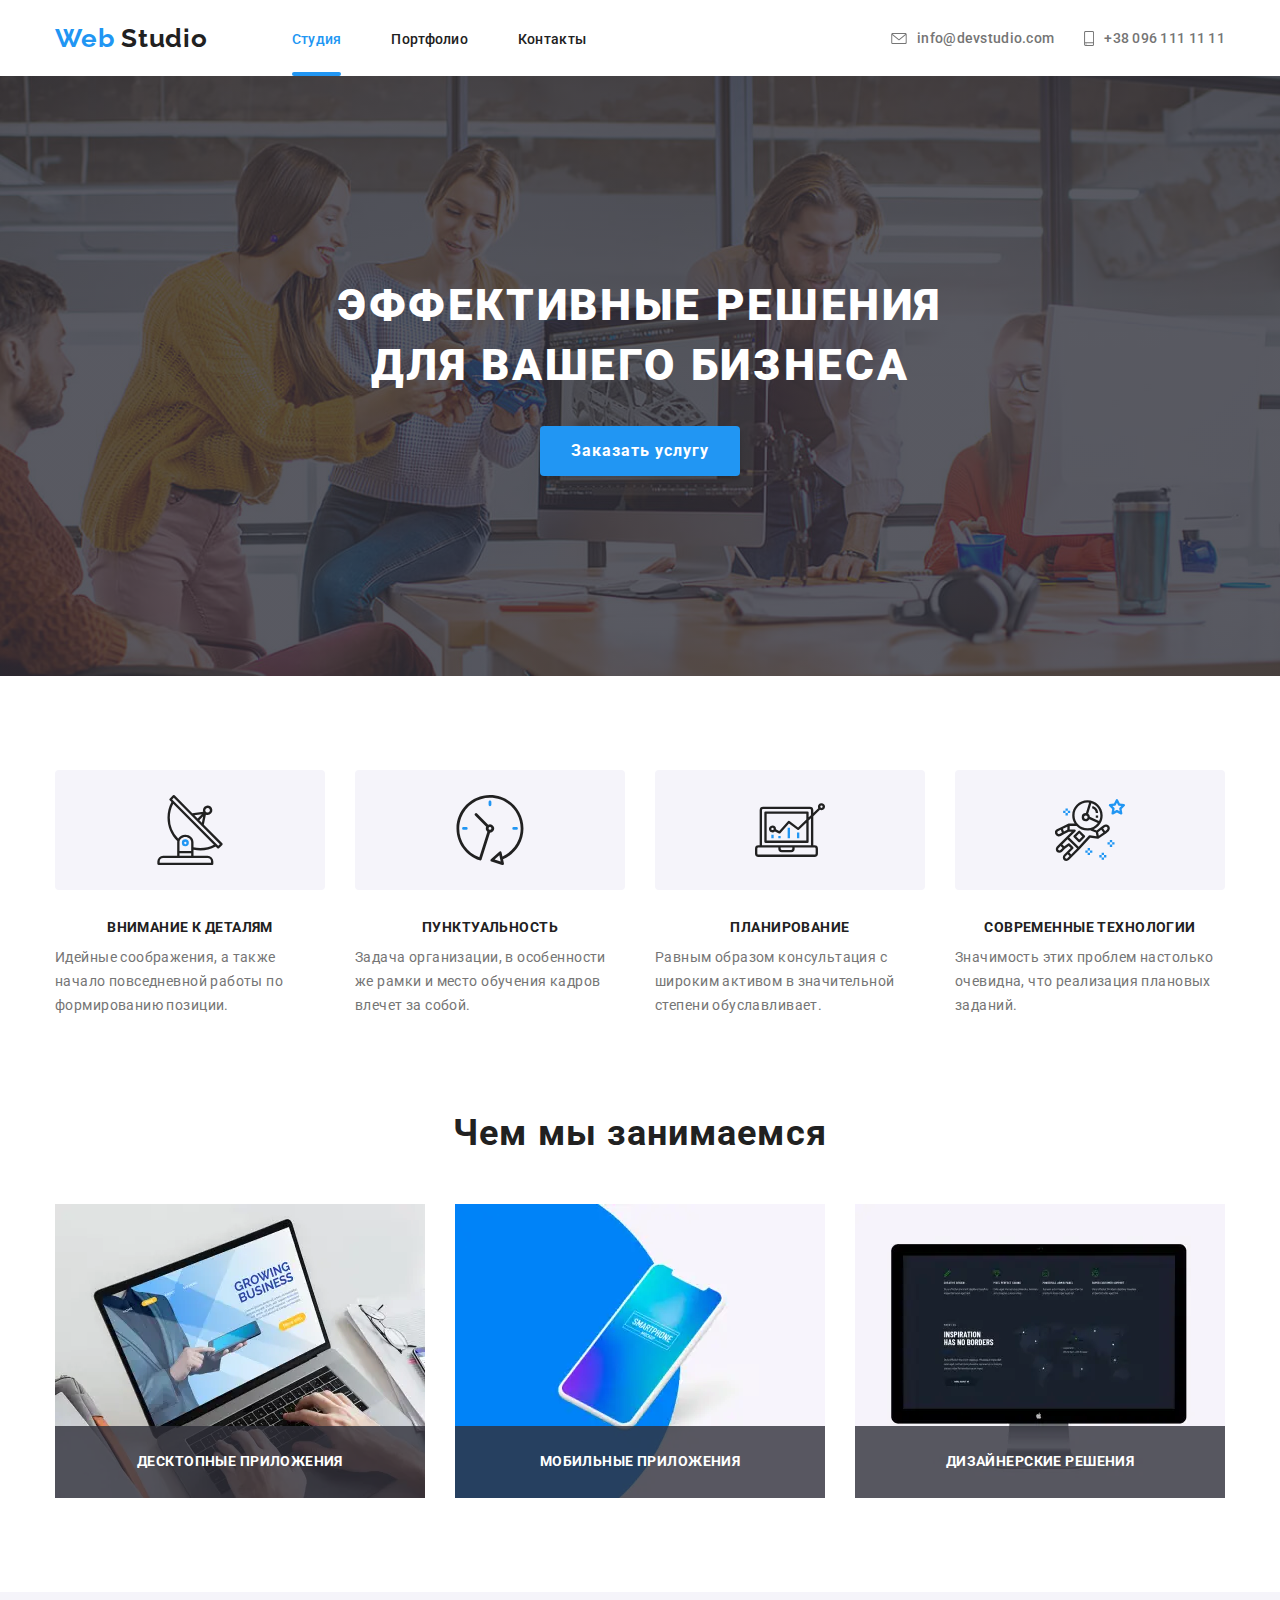
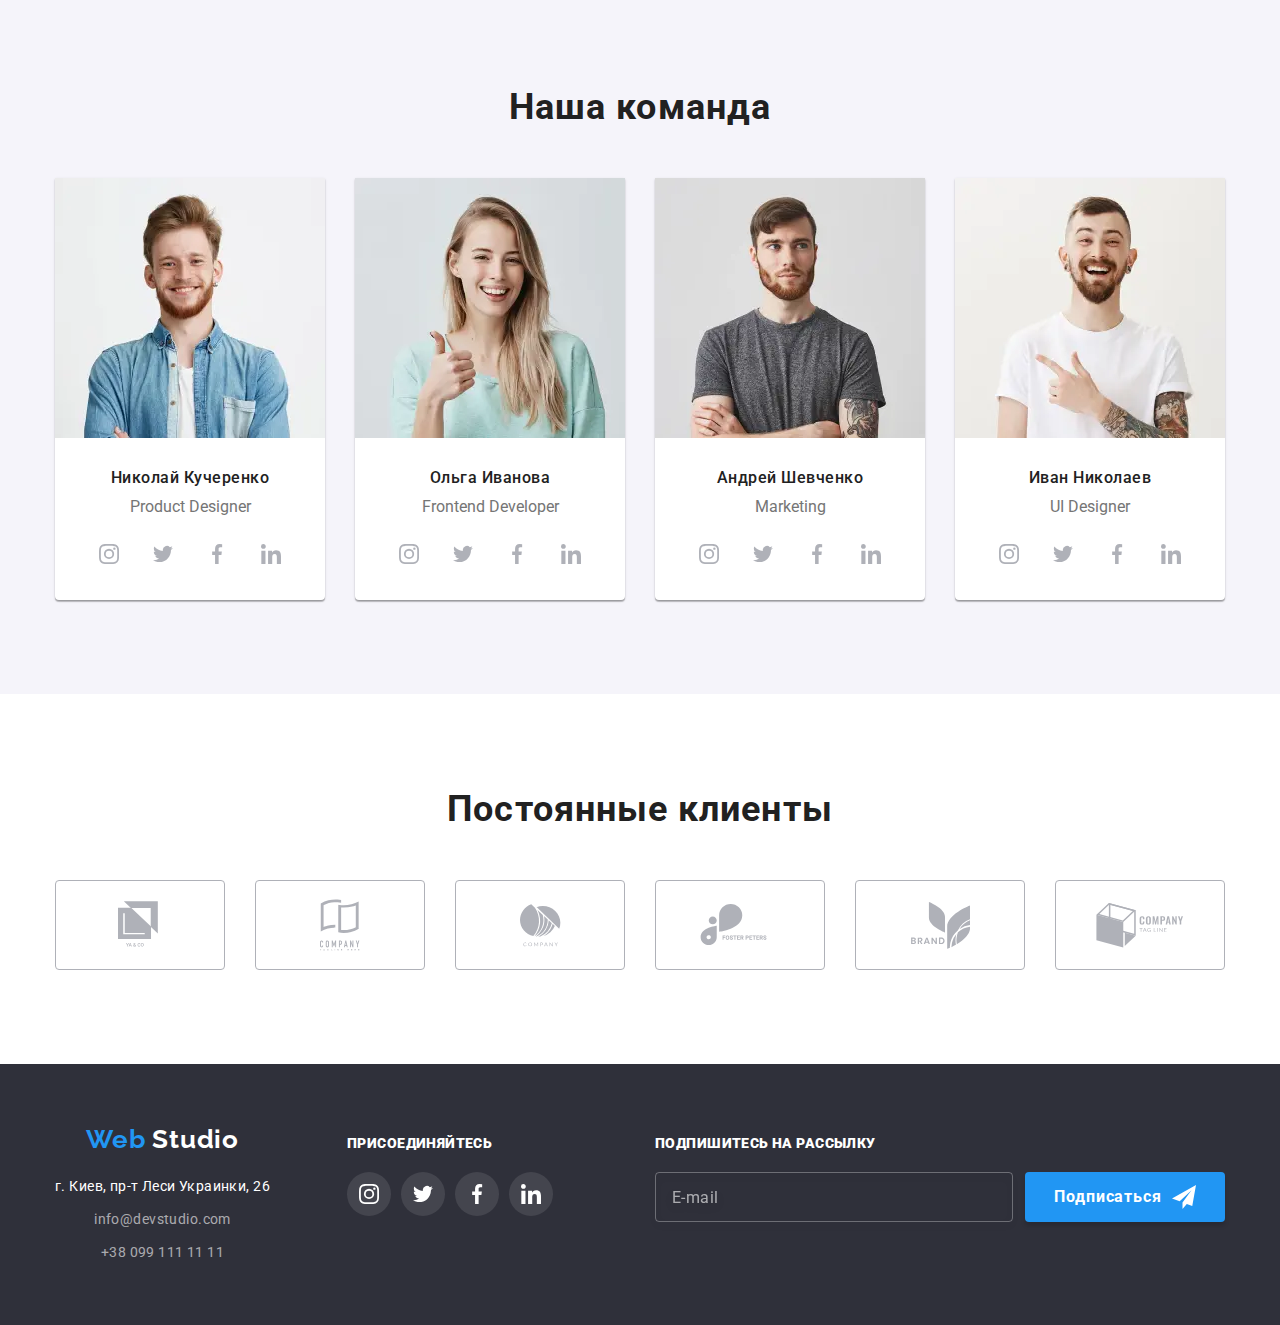
==== commit be137406: "Блокирует прокрутку body при открытии формы и бургера" ====
--- a/index.html
+++ b/index.html
@@ -11,7 +11,7 @@
     <link rel="stylesheet" href="./css/main.min.css" />
 
   </head>
-  <body>
+  <body body-modal class="is-unlocked">
     <div class="body-wrapper">
     <!--Шапка сайта-->
         <header class="header">
--- a/css/main.min.css
+++ b/css/main.min.css
@@ -1,2 +1,2 @@
-/*! normalize.css v8.0.1 | MIT License | github.com/necolas/normalize.css */html{line-height:1.15;-webkit-text-size-adjust:100%}body{margin:0}main{display:block}h1{font-size:2em;margin:0.67em 0}hr{box-sizing:content-box;height:0;overflow:visible}pre{font-family:monospace, monospace;font-size:1em}a{background-color:transparent}abbr[title]{border-bottom:none;text-decoration:underline;text-decoration:underline dotted}b,strong{font-weight:bolder}code,kbd,samp{font-family:monospace, monospace;font-size:1em}small{font-size:80%}sub,sup{font-size:75%;line-height:0;position:relative;vertical-align:baseline}sub{bottom:-0.25em}sup{top:-0.5em}img{border-style:none}button,input,optgroup,select,textarea{font-family:inherit;font-size:100%;line-height:1.15;margin:0}button,input{overflow:visible}button,select{text-transform:none}button,[type="button"],[type="reset"],[type="submit"]{-webkit-appearance:button}button::-moz-focus-inner,[type="button"]::-moz-focus-inner,[type="reset"]::-moz-focus-inner,[type="submit"]::-moz-focus-inner{border-style:none;padding:0}button:-moz-focusring,[type="button"]:-moz-focusring,[type="reset"]:-moz-focusring,[type="submit"]:-moz-focusring{outline:1px dotted ButtonText}fieldset{padding:0.35em 0.75em 0.625em}legend{box-sizing:border-box;color:inherit;display:table;max-width:100%;padding:0;white-space:normal}progress{vertical-align:baseline}textarea{overflow:auto}[type="checkbox"],[type="radio"]{box-sizing:border-box;padding:0}[type="number"]::-webkit-inner-spin-button,[type="number"]::-webkit-outer-spin-button{height:auto}[type="search"]{-webkit-appearance:textfield;outline-offset:-2px}[type="search"]::-webkit-search-decoration{-webkit-appearance:none}::-webkit-file-upload-button{-webkit-appearance:button;font:inherit}details{display:block}summary{display:list-item}template{display:none}[hidden]{display:none}html{box-sizing:border-box}*,*::before,*::after{box-sizing:inherit}body{background-color:#E5E5E5}@media screen and (min-width: 1200px){.body-wrapper{margin-right:auto;margin-left:auto;max-width:1600px;background-color:#ffffff}}img{display:block;height:auto}button{border:none;background-color:transparent;padding:0px;outline:none}button:hover,button:focus,input:hover,input:focus,textarea:hover,textarea:focus,label:hover,label:focus{cursor:pointer}.form-input,.form-comment{display:block;width:100%;border:1px solid rgba(33,33,33,0.2);border-radius:4px;outline:none;font-size:14px;line-height:1.14;letter-spacing:0.01em;color:#757575;transition-property:border;transition-duration:250ms;transition-timing-function:cubic-bezier(0.4, 0, 0.2, 1);transition-delay:250ms}.form-input:focus,.form-input:hover,.form-input:not(:placeholder-shown),.form-comment:focus,.form-comment:hover,.form-comment:not(:placeholder-shown){border:1px solid #2196f3}body{font-family:"Roboto",sans-serif;font-size:14px;color:#757575}.container{padding-left:15px;padding-right:15px;margin-left:auto;margin-right:auto;background-color:#fff}@media screen and (min-width: 480px){.container{width:480px}}@media screen and (min-width: 768px){.container{width:768px}}@media screen and (min-width: 1200px){.container{width:1200px}}.logo{font-family:"Raleway",sans-serif;font-weight:700;font-size:24px;line-height:1.167;letter-spacing:0.03em}@media screen and (min-width: 1200px){.logo{font-size:26px;line-height:1.19}}.logo-accent{color:#2196f3}.header-burger-close-icon{opacity:0;visibility:hidden;pointer-events:none}.burger-btn{display:none}@media screen and (max-width: 767px){.burger-btn{display:flex;background-color:transparent}.burger-btn.is-open .header-burger-icon{opacity:0;visibility:hidden;pointer-events:none}.burger-btn.is-open .header-burger-close-icon{opacity:1;visibility:visible;pointer-events:visible}}.header-burger-wrapper{width:40px;height:40px;fill:#000;transition-property:fill;transition-duration:250ms;transition-timing-function:cubic-bezier(0.4, 0, 0.2, 1);transition-delay:250ms}.burger-btn:hover .header-burger-wrapper{fill:#2196f3}.title{margin-top:0px;margin-bottom:30px;font-weight:700;font-size:28px;line-height:1.18;text-align:center;letter-spacing:0.03em;color:#212121}@media screen and (min-width: 1200px){.title{margin-bottom:50px;font-size:36px;line-height:1.17}}.list{list-style:none;padding-left:0px;margin-top:0;margin-bottom:0}.link{display:block;font-style:normal;text-decoration:none}.link:hover,.link:focus{color:#2196f3}.modal-btn{height:50px;width:200px;border-radius:4px;box-shadow:0px 4px 4px rgba(0,0,0,0.15);font-weight:700;font-size:16px;line-height:1.88;text-align:center;letter-spacing:0.06em;color:#fff;background-color:#2196f3;transition-property:background;transition-duration:250ms;transition-timing-function:cubic-bezier(0.4, 0, 0.2, 1);transition-delay:250ms}.modal-btn:hover{outline:none}.backdrop{position:fixed;top:0;left:0;width:100%;height:100%;background-color:rgba(0,0,0,0.2);z-index:100;opacity:1;transition-property:opacity, visibility;transition-duration:250ms;transition-timing-function:cubic-bezier(0.4, 0, 0.2, 1);transition-delay:250ms}.backdrop.is-hidden{opacity:0;visibility:hidden;pointer-events:none}.form-layout{position:absolute;transition-property:transform;transition-duration:250ms;transition-timing-function:cubic-bezier(0.4, 0, 0.2, 1);transition-delay:250ms;padding:40px;background:#fff;box-shadow:0px 1px 3px rgba(0,0,0,0.12),0px 1px 1px rgba(0,0,0,0.14),0px 2px 1px rgba(0,0,0,0.2);border-radius:4px}@media screen and (max-width: 480px){.form-layout{left:15px;right:15px;top:93px;transform:scale(1)}}.backdrop.is-hidden .form-layout{transform:scale(0.8)}.modal-close-btn{position:absolute;top:8px;right:8px;border:1px solid rgba(0,0,0,0.1);border-radius:50%;padding:0px;background-color:#fff;outline:none;width:30px;height:30px}.close-icon{display:block;width:18px;height:18px;margin:auto;fill:#000;transition-property:fill;transition-duration:250ms;transition-timing-function:cubic-bezier(0.4, 0, 0.2, 1);transition-delay:250ms}.modal-close-btn:hover .close-icon,.modal-close-btn:focus .close-icon{fill:#2196f3}@media screen and (min-width: 480px){.form-layout{top:50%;left:50%;transform:translate(-50%, -50%) scale(1);width:450px;height:609px}.backdrop.is-hidden .form-layout{transform:translate(-50%, -50%) scale(0.8)}}@media screen and (min-width: 1200px){.form-layout{width:528px;height:581px}}.form-checkbox{position:absolute;width:1px;height:1px;margin:-1px;border:0;padding:0;clip:rect(0 0 0 0);overflow:hidden}.form-custom-checkbox{display:flex;width:16px;height:15px;border:1.5px solid #212121;border-radius:2px;margin-right:8px;background-color:transparent;background-origin:border-box;background-position:1.5px 2.5px;background-repeat:no-repeat;background-size:13px 12px;transition-property:background-color, border;transition-duration:250ms;transition-timing-function:cubic-bezier(0.4, 0, 0.2, 1);transition-delay:250ms}.form-checkbox:checked+.form-custom-checkbox{border:transparent;background-color:#2196f3}.checkbox-icon{padding-left:1px;padding-right:1px;padding-top:2px;fill:#fff}.social-list{display:flex;justify-content:center;align-items:center}.social-list-item:not(:last-child){margin-right:10px}.social-list-link-block{display:flex;height:44px;width:44px;border-radius:50%;align-items:center;justify-content:center;transition-property:background-color;transition-duration:250ms;transition-timing-function:cubic-bezier(0.4, 0, 0.2, 1);transition-delay:250ms}.social-list-link-icons{width:20px;height:20px;transition-property:fill;transition-duration:250ms;transition-timing-function:cubic-bezier(0.4, 0, 0.2, 1);transition-delay:250ms}.form-sign-label{display:block}.form-sign-input-wrapper{margin-left:auto;margin-right:auto}.form-sign-input-wrapper{display:flex}@media screen and (max-width: 1199px){.form-sign-input-wrapper{flex-wrap:wrap;justify-content:center}}.form-sign-input{display:block;width:100%;height:50px;border:1px solid rgba(255,255,255,0.3);filter:drop-shadow(0px 4px 4px rgba(0,0,0,0.15));border-radius:4px;outline:none;padding-left:16px;background-color:transparent}.form-sign-input,.form-sign-input::placeholder{font-size:16px;line-height:1.25;letter-spacing:0.03em;color:rgba(255,255,255,0.6)}@media screen and (max-width: 1199px){.form-sign-input{margin-bottom:20px}}@media screen and (min-width: 768px){.form-sign-input{width:450px}}@media screen and (min-width: 768px) and (max-width: 1199px){.form-sign-input{margin-left:60px;margin-right:60px}}@media screen and (min-width: 1200px){.form-sign-input{width:358px}}.form-sign-btn{display:flex;align-items:center;justify-content:center}.sign-btn-send-icon{width:24px;height:24px;fill:#fff;margin-left:10px}@media screen and (min-width: 1200px){.form-sign-btn{margin-left:12px}}.subtitle{font-weight:700;font-size:14px;line-height:1.14;letter-spacing:0.03em;text-transform:uppercase;margin-bottom:10px;margin-top:0px;color:#212121}.header .container{position:relative}.header .logo{padding-top:16px;padding-bottom:16px;color:#212121}.header-wrapper{z-index:2;position:relative;display:flex;align-items:center;justify-content:space-between;padding-right:0px;padding-left:0px;background-color:#fff}.menu-wrapper{text-align:center;background-color:#fff}@media screen and (max-width: 767px){.header .container{padding-right:0px;padding-left:0px}.header-wrapper{padding-right:15px;padding-left:15px}.menu-wrapper{position:absolute;right:0px;left:0px;top:100%;z-index:1;transform:translateY(-100%);padding-top:20px;padding-bottom:52px;border-top:1px solid #ECECEC;transition-property:transform;transition-duration:250ms;transition-timing-function:cubic-bezier(0.4, 0, 0.2, 1);transition-delay:250ms}.menu-wrapper.is-open{transform:translateY(0);box-shadow:0px 4px 8px -4px rgba(0,0,0,0.04),0px 2px 4px -4px rgba(0,0,0,0.08),0px 1px 3px -4px rgba(0,0,0,0.16)}.navigation{margin-bottom:46px}.header-adress-list-item-link{justify-content:center}}.nav-list-link,.header-adress-list-item-link{font-weight:500;font-size:18px;line-height:1.167;letter-spacing:0.02em}.nav-list-link{color:#212121;transition-property:color;transition-duration:250ms;transition-timing-function:cubic-bezier(0.4, 0, 0.2, 1);transition-delay:250ms}.nav-list-link-text{display:inline-block;padding-top:40px;padding-bottom:8px}.current{color:#2196f3;position:relative}.current::after{position:absolute;display:block;bottom:0;left:0;content:"";width:100%;height:4px;background:#2196f3;border-radius:2px}.header-adress{display:block;margin-right:auto;margin-left:auto}.header-adress-list-item-link{display:flex;align-items:center;padding-top:8px;padding-bottom:8px;color:#757575;transition-property:color;transition-duration:250ms;transition-timing-function:cubic-bezier(0.4, 0, 0.2, 1);transition-delay:250ms}.header-adress-list-item-link .mail{width:16px;height:11px}.header-adress-list-item-link .mob{width:10px;height:15px}.header-adress-list-item-link:focus{color:#757575}.header-adress-list-item-link:hover{color:#2196f3}.header-adress-icon{margin-right:10px;fill:#757575;transition-property:fill;transition-duration:250ms;transition-timing-function:cubic-bezier(0.4, 0, 0.2, 1);transition-delay:250ms}.header-adress-list-item-link:hover .header-adress-icon{fill:#2196f3}@media screen and (min-width: 768px){.header .container{display:flex;align-items:center;justify-content:space-between}.menu-wrapper{display:flex;align-items:center}.navigation{margin-right:84px}.nav-list{display:flex;align-items:center}.nav-list-item:not(:last-child){margin-right:50px}.nav-list-link{font-size:14px;line-height:1.14}.header-adress-list-item-link{font-size:12px}.nav-list-link-text{padding-top:32px;padding-bottom:28px}.header-adress-list-item-link{padding-top:5px;padding-bottom:5px}}@media screen and (min-width: 768px) and (max-width: 1199px){.header-adress-icon{margin-right:8px}.header-adress-list-item-link .mail{width:14px;height:10px}.header-adress-list-item-link .mob{width:10px;height:14px}}@media screen and (min-width: 1200px){.menu-wrapper{align-items:baseline}.navigation{margin-right:305px}.header-adress-list{display:flex}.header-adress-list-item:not(:last-child){margin-right:30px}.header-adress-list-item-link{font-size:14px;line-height:1.14}}.hero{background-color:rgba(47,48,58,0.8);background-image:linear-gradient(rgba(47,48,58,0.8), rgba(47,48,58,0.8)),url("../images/hero/mobile-hero-480.jpg");background-repeat:no-repeat;background-position:center;background-size:cover;text-align:center;margin-left:auto;margin-right:auto;min-width:240px;max-width:480px;height:400px}@media screen and (min-device-pixel-ratio: 2), screen and (min-resolution: 192dpi), screen and (min-resolution: 2dppx){.hero{background-image:linear-gradient(rgba(47,48,58,0.8), rgba(47,48,58,0.8)),url("../images/hero/mobile-hero-960.jpg")}}.hero .container{padding-top:118px;padding-bottom:118px;padding-left:12%;padding-right:12%;text-align:center;background-color:transparent}.hero .modal-btn:hover,.hero .modal-btn:focus{background:#188CE8}@media screen and (min-width: 768px){.hero{background-image:linear-gradient(rgba(47,48,58,0.8), rgba(47,48,58,0.8)),url("../images/hero/tablet-hero-768.jpg");width:768px;max-width:768px}}@media screen and (min-width: 768px) and (min-device-pixel-ratio: 2), screen and (min-width: 768px) and (min-resolution: 192dpi), screen and (min-width: 768px) and (min-resolution: 2dppx){.hero{background-image:linear-gradient(rgba(47,48,58,0.8), rgba(47,48,58,0.8)),url("../images/hero/tablet-hero-1536.jpg")}}@media screen and (min-width: 768px){.hero .container{padding-left:180px;padding-right:180px}}@media screen and (min-width: 1200px){.hero{background-image:linear-gradient(rgba(47,48,58,0.8), rgba(47,48,58,0.8)),url("../images/hero/desktop-hero-1200.jpg");width:100%;min-width:1200px;max-width:1600px;height:600px}}@media screen and (min-width: 1200px) and (min-device-pixel-ratio: 2), screen and (min-width: 1200px) and (min-resolution: 192dpi), screen and (min-width: 1200px) and (min-resolution: 2dppx){.hero{background-image:linear-gradient(rgba(47,48,58,0.8), rgba(47,48,58,0.8)),url("../images/hero/desktop-hero-2400.jpg")}}@media screen and (min-width: 1200px){.hero .container{padding-top:200px;padding-bottom:200px;padding-left:250px;padding-right:250px}}.hero-title{margin-top:0px;margin-bottom:30px;font-weight:900;letter-spacing:0.06em;text-transform:uppercase;font-size:26px;line-height:1.62;color:#fff}@media screen and (min-width: 1200px){.hero-title{font-size:44px;line-height:1.36}}.contact-form{display:flex;justify-content:center;flex-direction:column}.contact-form .modal-btn{margin-left:auto;margin-right:auto}.contact-form .modal-btn:hover,.contact-form .modal-btn:focus{background:#188CE8}.contact-form-title{margin-bottom:30px;font-weight:700;font-size:20px;line-height:1.5;letter-spacing:0.03em;color:#212121}@media screen and (min-width: 1200px){.contact-form-title{line-height:1.15}}.modal-form-input-wrapper{position:relative;margin-bottom:28px}.modal-form-input-wrapper .name{text-transform:capitalize}.form-input{height:40px;padding-left:42px}.form-comment{height:120px;padding-left:16px;padding-top:12px;padding-right:16px;padding-bottom:12px;margin-bottom:20px;resize:none}.form-comment::placeholder{font-size:14px;line-height:1.14;letter-spacing:0.01em;color:#757575}.form-label{position:absolute;top:50%;left:42px;transform:translateY(-50%);font-size:14px;line-height:1.14;letter-spacing:0.01em;color:#757575;transition-property:transform, color, font-size;transition-duration:250ms;transition-timing-function:cubic-bezier(0.4, 0, 0.2, 1);transition-delay:250ms}.form-input:focus+.form-label,.form-input:not(:placeholder-shown)+.form-label{color:#2196f3;transform:translate(-26px, -39px);font-size:12px}.form-label-icon{position:absolute;left:16px;display:block;width:18px;height:18px;margin:auto;top:50%;transform:translateY(-50%);fill:#212121;transition-property:fill;transition-duration:250ms;transition-timing-function:cubic-bezier(0.4, 0, 0.2, 1);transition-delay:250ms}.form-input:focus ~ .form-label-icon,.form-input:not(:placeholder-shown) ~ .form-label-icon{fill:#2196f3}.form-agreement-label{display:flex;align-items:center;margin-bottom:30px;justify-content:center}.agreement{font-size:12px;line-height:1.167}@media screen and (min-width: 1200px){.agreement{font-size:14px;line-height:1.71}}.agreement a{color:#2196f3}.features .container{padding-top:60px;padding-bottom:60px}.features .subtitle{text-align:center}.features .description{line-height:1.71;letter-spacing:0.03em;margin-top:0px;margin-bottom:0px}.features-list-item-block{display:flex;height:120px;border-radius:4px;background-color:#f5f4fa;margin-bottom:30px;justify-content:center;align-items:center}.features-list-item-block-icon{width:70px;height:70px;fill:#212121}@media screen and (max-width: 767px){.features-list-item:not(:last-child){margin-bottom:30px}}@media screen and (min-width: 768px){.features-list{display:flex;align-items:flex-start;justify-content:space-between;flex-wrap:wrap}.features-list-item{width:354px}}@media screen and (min-width: 768px) and (max-width: 1199px){.features-list-item:nth-child(-n+2){margin-bottom:30px}}@media screen and (min-width: 1200px){.features .container{padding-top:94px;padding-bottom:47px}.features-list{flex-wrap:nowrap}.features-list-item:not(:last-child){margin-right:30px}}@media screen and (max-width: 1199px){.specialization{display:none}}.specialization .container{padding-top:47px;padding-bottom:94px}.specialization .title{font-weight:700;font-size:36px;line-height:1.17;text-align:center;letter-spacing:0.03em;color:#212121}.specialization .subtitle{position:absolute;bottom:0;width:100%;padding-top:28px;padding-bottom:28px;font-weight:700;font-size:14px;line-height:1.14;letter-spacing:0.03em;text-transform:uppercase;text-align:center;margin-bottom:0px;margin-top:0px;color:#fff;background-color:rgba(47,48,58,0.8);transition-property:background-color;transition-duration:250ms;transition-timing-function:cubic-bezier(0.4, 0, 0.2, 1);transition-delay:250ms}.specialization-list{display:flex;align-items:center;justify-content:space-between}.specialization-list-item:not(:last-child){margin-right:30px}.specialization-list-item-link{position:relative}.specialization-list-item-link:hover .subtitle,.specialization-list-item-link:focus .subtitle{background-color:rgba(33,150,243,0.9)}.team .container{padding-top:60px;padding-bottom:60px;background-color:#f5f4fa}.team .subtitle{font-weight:500;font-size:16px;line-height:1.19;text-align:center;text-transform:none}.team .description{margin-top:0px;margin-bottom:16px;font-size:16px;line-height:1.19;text-align:center}.team-list-item{background-color:#fff;box-shadow:0px 2px 1px rgba(0,0,0,0.2),0px 1px 1px rgba(0,0,0,0.14),0px 1px 3px rgba(0,0,0,0.12);border-radius:0px 0px 4px 4px}@media screen and (max-width: 767px){.team-list-item:not(:last-child){margin-bottom:30px}}.team-list-item-photo{display:block;width:100%;min-width:210px;margin-bottom:30px}.team-list-item-social-list{padding-bottom:24px}.team-social-list-link-block{background-color:none}.team-list-item-social-list-link:hover .team-social-list-link-block,.team-list-item-social-list-link:focus .team-social-list-link-block{background-color:#2196f3}.team-social-list-link-icons{fill:#afb1b8}.team-list-item-social-list-link:hover .team-social-list-link-icons,.team-list-item-social-list-link:focus .team-social-list-link-icons{fill:#fff}@media screen and (min-width: 768px){.team-list{display:flex;align-items:flex-start;justify-content:space-between;flex-wrap:wrap}}@media screen and (min-width: 768px) and (max-width: 1199px){.team-list-item:nth-child(-n+2){margin-bottom:30px}}@media screen and (min-width: 1200px){.team{min-width:1200px;max-width:1600px;background-color:#f5f4fa}.team .container{padding-top:94px;padding-bottom:94px}.team-list-item:not(:last-child){margin-right:30px}}.customers .container{padding-top:60px;padding-bottom:60px}.customers-list{display:flex;justify-content:space-between;align-items:center;flex-wrap:wrap}@media screen and (max-width: 767px){.customers-list-item{width:46%}.customers-list-item:not(:nth-last-child(-n+2)){margin-bottom:30px}}.customers-list-item-link-block{display:flex;justify-content:center;align-items:center;width:100%;height:90px;border:1px solid #afb1b8;border-radius:4px;transition-property:border;transition-duration:250ms;transition-timing-function:cubic-bezier(0.4, 0, 0.2, 1);transition-delay:250ms}.customers-list-item-link:hover .customers-list-item-link-block,.customers-list-item-link:focus-within .customers-list-item-link-block{border:1px solid #2196f3}.customers-list-item-link-block .logo-1{width:44px;height:49px}.customers-list-item-link-block .logo-2{width:40px;height:52px}.customers-list-item-link-block .logo-3{width:41px;height:43px}.customers-list-item-link-block .logo-4{width:80px;height:42px}.customers-list-item-link-block .logo-5{width:59px;height:47px}.customers-list-item-link-block .logo-6{width:88px;height:45px}.customers-list-item-link-block-icon{fill:#afb1b8;transition-property:fill;transition-duration:250ms;transition-timing-function:cubic-bezier(0.4, 0, 0.2, 1);transition-delay:250ms}.customers-list-item-link:hover .customers-list-item-link-block-icon,.customers-list-item-link:focus .customers-list-item-link-block-icon{fill:#2196f3}@media screen and (min-width: 768px) and (max-width: 1199px){.customers-list-item:not(:nth-last-child(-n+3)){margin-bottom:30px}}@media screen and (min-width: 768px){.customers-list-item-link-block{width:226px}}@media screen and (min-width: 1200px){.customers .container{padding-top:94px;padding-bottom:94px}.customers-list-item:not(:last-child){margin-right:30px}.customers-list-item-link-block{width:170px}}.footer .container{background-color:#2f303a;padding-top:60px;padding-bottom:60px}.footer .logo{color:#fff}.footer .title{margin-bottom:20px;text-align:center;font-weight:700;font-size:14px;line-height:1.14;letter-spacing:0.03em;text-transform:uppercase;color:#fff}.footer-contact{text-align:center}@media screen and (max-width: 1199px){.footer-contact,.footer-social{margin-bottom:60px}}.footer-contact-logo{margin-top:0px;margin-bottom:20px}.footer-contact-adress-list-item:not(:last-child){margin-bottom:8px}.footer-contact-adress-list-item-link{line-height:1.71;letter-spacing:0.03em;color:rgba(255,255,255,0.6);transition-property:color;transition-duration:250ms;transition-timing-function:cubic-bezier(0.4, 0, 0.2, 1);transition-delay:250ms}.footer-contact-adress-list-item-link:hover,.footer-contact-adress-list-item-link:focus{color:#2196f3}.footer-contact-adress-list-item-link.map{color:#fff}.footer-contact-adress-list-item-link.map:hover,.footer-contact-adress-list-item-link.map:focus{color:#2196f3}.footer-social-list-item-link-block{background-color:rgba(255,255,255,0.1)}.footer-social-list-item-link:hover .footer-social-list-item-link-block,.footer-social-list-item-link:focus .footer-social-list-item-link-block{background-color:#2196f3}.footer-social-list-link-icons{fill:#fff}@media screen and (min-width: 768px){.footer .container{display:flex;justify-content:center;align-items:baseline;flex-wrap:wrap}}@media screen and (min-width: 768px) and (max-width: 1199px){.footer-social{margin-left:165px;margin-right:13px}.footer-sign{margin-left:14px}}@media screen and (min-width: 1200px){.footer{min-width:1200px;max-width:1600px;background-color:#2f303a}.footer .title{text-align:left}.footer .container{justify-content:space-between}.footer-contact{margin-right:69px}.footer-contact-adress-list-item:not(:last-child){margin-bottom:9px}.footer-social{margin-right:94px}}
+/*! normalize.css v8.0.1 | MIT License | github.com/necolas/normalize.css */html{line-height:1.15;-webkit-text-size-adjust:100%}body{margin:0}main{display:block}h1{font-size:2em;margin:0.67em 0}hr{box-sizing:content-box;height:0;overflow:visible}pre{font-family:monospace, monospace;font-size:1em}a{background-color:transparent}abbr[title]{border-bottom:none;text-decoration:underline;text-decoration:underline dotted}b,strong{font-weight:bolder}code,kbd,samp{font-family:monospace, monospace;font-size:1em}small{font-size:80%}sub,sup{font-size:75%;line-height:0;position:relative;vertical-align:baseline}sub{bottom:-0.25em}sup{top:-0.5em}img{border-style:none}button,input,optgroup,select,textarea{font-family:inherit;font-size:100%;line-height:1.15;margin:0}button,input{overflow:visible}button,select{text-transform:none}button,[type="button"],[type="reset"],[type="submit"]{-webkit-appearance:button}button::-moz-focus-inner,[type="button"]::-moz-focus-inner,[type="reset"]::-moz-focus-inner,[type="submit"]::-moz-focus-inner{border-style:none;padding:0}button:-moz-focusring,[type="button"]:-moz-focusring,[type="reset"]:-moz-focusring,[type="submit"]:-moz-focusring{outline:1px dotted ButtonText}fieldset{padding:0.35em 0.75em 0.625em}legend{box-sizing:border-box;color:inherit;display:table;max-width:100%;padding:0;white-space:normal}progress{vertical-align:baseline}textarea{overflow:auto}[type="checkbox"],[type="radio"]{box-sizing:border-box;padding:0}[type="number"]::-webkit-inner-spin-button,[type="number"]::-webkit-outer-spin-button{height:auto}[type="search"]{-webkit-appearance:textfield;outline-offset:-2px}[type="search"]::-webkit-search-decoration{-webkit-appearance:none}::-webkit-file-upload-button{-webkit-appearance:button;font:inherit}details{display:block}summary{display:list-item}template{display:none}[hidden]{display:none}html{box-sizing:border-box}*,*::before,*::after{box-sizing:inherit}body{background-color:#e5e5e5}@media screen and (min-width: 1200px){.body-wrapper{margin-right:auto;margin-left:auto;max-width:1600px;background-color:#ffffff}}img{display:block;height:auto}button{border:none;background-color:transparent;padding:0px;outline:none}button:hover,button:focus,input:hover,input:focus,textarea:hover,textarea:focus,label:hover,label:focus{cursor:pointer}.form-input,.form-comment{display:block;width:100%;border:1px solid rgba(33,33,33,0.2);border-radius:4px;outline:none;font-size:14px;line-height:1.14;letter-spacing:0.01em;color:#757575;transition-property:border;transition-duration:250ms;transition-timing-function:cubic-bezier(0.4, 0, 0.2, 1);transition-delay:250ms}.form-input:focus,.form-input:hover,.form-input:not(:placeholder-shown),.form-comment:focus,.form-comment:hover,.form-comment:not(:placeholder-shown){border:1px solid #2196f3}body{font-family:"Roboto",sans-serif;font-size:14px;color:#757575}.container{padding-left:15px;padding-right:15px;margin-left:auto;margin-right:auto;background-color:#fff}@media screen and (min-width: 480px){.container{width:480px}}@media screen and (min-width: 768px){.container{width:768px}}@media screen and (min-width: 1200px){.container{width:1200px}}.logo{font-family:"Raleway",sans-serif;font-weight:700;font-size:24px;line-height:1.167;letter-spacing:0.03em}@media screen and (min-width: 1200px){.logo{font-size:26px;line-height:1.19}}.logo-accent{color:#2196f3}.header-burger-close-icon{opacity:0;visibility:hidden;pointer-events:none}.burger-btn{display:none}@media screen and (max-width: 767px){.burger-btn{display:flex;background-color:transparent}.burger-btn.is-open .header-burger-icon{opacity:0;visibility:hidden;pointer-events:none}.burger-btn.is-open .header-burger-close-icon{opacity:1;visibility:visible;pointer-events:visible}}.header-burger-wrapper{width:40px;height:40px;fill:#000;transition-property:fill;transition-duration:250ms;transition-timing-function:cubic-bezier(0.4, 0, 0.2, 1);transition-delay:250ms}.burger-btn:hover .header-burger-wrapper{fill:#2196f3}.title{margin-top:0px;margin-bottom:30px;font-weight:700;font-size:28px;line-height:1.18;text-align:center;letter-spacing:0.03em;color:#212121}@media screen and (min-width: 1200px){.title{margin-bottom:50px;font-size:36px;line-height:1.17}}.list{list-style:none;padding-left:0px;margin-top:0;margin-bottom:0}.link{display:block;font-style:normal;text-decoration:none}.link:hover,.link:focus{color:#2196f3}.modal-btn{height:50px;width:200px;border-radius:4px;box-shadow:0px 4px 4px rgba(0,0,0,0.15);font-weight:700;font-size:16px;line-height:1.88;text-align:center;letter-spacing:0.06em;color:#fff;background-color:#2196f3;transition-property:background;transition-duration:250ms;transition-timing-function:cubic-bezier(0.4, 0, 0.2, 1);transition-delay:250ms}.modal-btn:hover{outline:none}body{overflow:hidden}body.is-unlocked{overflow:visible}.backdrop{position:fixed;top:0;left:0;width:100%;height:100%;background-color:rgba(0,0,0,0.2);z-index:100;opacity:1;transition-property:opacity, visibility;transition-duration:250ms;transition-timing-function:cubic-bezier(0.4, 0, 0.2, 1);transition-delay:250ms}.backdrop.is-hidden{opacity:0;visibility:hidden;pointer-events:none}.form-layout{position:absolute;transition-property:transform;transition-duration:250ms;transition-timing-function:cubic-bezier(0.4, 0, 0.2, 1);transition-delay:250ms;padding:40px;background:#fff;box-shadow:0px 1px 3px rgba(0,0,0,0.12),0px 1px 1px rgba(0,0,0,0.14),0px 2px 1px rgba(0,0,0,0.2);border-radius:4px}@media screen and (max-width: 477px){.form-layout{left:15px;right:15px;top:50%;transform:translateY(-50%) scale(1)}}.backdrop.is-hidden .form-layout{transform:translateY(-50%) scale(0.8)}.modal-close-btn{position:absolute;top:8px;right:8px;border:1px solid rgba(0,0,0,0.1);border-radius:50%;padding:0px;background-color:#fff;outline:none;width:30px;height:30px}.close-icon{display:block;width:18px;height:18px;margin:auto;fill:#000;transition-property:fill;transition-duration:250ms;transition-timing-function:cubic-bezier(0.4, 0, 0.2, 1);transition-delay:250ms}.modal-close-btn:hover .close-icon,.modal-close-btn:focus .close-icon{fill:#2196f3}@media screen and (min-width: 480px){.form-layout{top:50%;left:50%;transform:translate(-50%, -50%) scale(1);width:450px;height:609px}.backdrop.is-hidden .form-layout{transform:translate(-50%, -50%) scale(0.8)}}@media screen and (min-width: 1200px){.form-layout{width:528px;height:581px}}.form-checkbox{position:absolute;width:1px;height:1px;margin:-1px;border:0;padding:0;clip:rect(0 0 0 0);overflow:hidden}.form-custom-checkbox{display:flex;width:16px;height:15px;border:1.5px solid #212121;border-radius:2px;margin-right:8px;background-color:transparent;background-origin:border-box;background-position:1.5px 2.5px;background-repeat:no-repeat;background-size:13px 12px;transition-property:background-color, border;transition-duration:250ms;transition-timing-function:cubic-bezier(0.4, 0, 0.2, 1);transition-delay:250ms}.form-checkbox:checked+.form-custom-checkbox{border:transparent;background-color:#2196f3}.checkbox-icon{padding-left:1px;padding-right:1px;padding-top:2px;fill:#fff}.social-list{display:flex;justify-content:center;align-items:center}.social-list-item:not(:last-child){margin-right:10px}.social-list-link-block{display:flex;height:44px;width:44px;border-radius:50%;align-items:center;justify-content:center;transition-property:background-color;transition-duration:250ms;transition-timing-function:cubic-bezier(0.4, 0, 0.2, 1);transition-delay:250ms}.social-list-link-icons{width:20px;height:20px;transition-property:fill;transition-duration:250ms;transition-timing-function:cubic-bezier(0.4, 0, 0.2, 1);transition-delay:250ms}.form-sign-label{display:block}.form-sign-input-wrapper{margin-left:auto;margin-right:auto}.form-sign-input-wrapper{display:flex}@media screen and (max-width: 1199px){.form-sign-input-wrapper{flex-wrap:wrap;justify-content:center}}.form-sign-input{display:block;width:100%;height:50px;border:1px solid rgba(255,255,255,0.3);filter:drop-shadow(0px 4px 4px rgba(0,0,0,0.15));border-radius:4px;outline:none;padding-left:16px;background-color:transparent}.form-sign-input,.form-sign-input::placeholder{font-size:16px;line-height:1.25;letter-spacing:0.03em;color:rgba(255,255,255,0.6)}@media screen and (max-width: 1199px){.form-sign-input{margin-bottom:20px}}@media screen and (min-width: 768px){.form-sign-input{width:450px}}@media screen and (min-width: 768px) and (max-width: 1199px){.form-sign-input{margin-left:60px;margin-right:60px}}@media screen and (min-width: 1200px){.form-sign-input{width:358px}}.form-sign-btn{display:flex;align-items:center;justify-content:center}.sign-btn-send-icon{width:24px;height:24px;fill:#fff;margin-left:10px}@media screen and (min-width: 1200px){.form-sign-btn{margin-left:12px}}.subtitle{font-weight:700;font-size:14px;line-height:1.14;letter-spacing:0.03em;text-transform:uppercase;margin-bottom:10px;margin-top:0px;color:#212121}.header .container{position:relative}.header .logo{padding-top:16px;padding-bottom:16px;color:#212121}.header-wrapper{z-index:2;position:relative;display:flex;align-items:center;justify-content:space-between;padding-right:0px;padding-left:0px;background-color:#fff}.menu-wrapper{text-align:center;background-color:#fff}@media screen and (max-width: 767px){.header .container{padding-right:0px;padding-left:0px}.header-wrapper{padding-right:15px;padding-left:15px}.menu-wrapper{position:absolute;right:0px;left:0px;top:100%;z-index:1;overflow:auto;transform:translateY(-100%);padding-top:20px;padding-bottom:52px;border-top:1px solid #ECECEC;transition-property:transform;transition-duration:250ms;transition-timing-function:cubic-bezier(0.4, 0, 0.2, 1);transition-delay:250ms}.menu-wrapper.is-open{transform:translateY(0);box-shadow:0px 4px 8px -4px rgba(0,0,0,0.04),0px 2px 4px -4px rgba(0,0,0,0.08),0px 1px 3px -4px rgba(0,0,0,0.16)}.navigation{margin-bottom:46px}.header-adress-list-item-link{justify-content:center}}.nav-list-link,.header-adress-list-item-link{font-weight:500;font-size:18px;line-height:1.167;letter-spacing:0.02em}.nav-list-link{color:#212121;transition-property:color;transition-duration:250ms;transition-timing-function:cubic-bezier(0.4, 0, 0.2, 1);transition-delay:250ms}.nav-list-link-text{display:inline-block;padding-top:40px;padding-bottom:8px}.current{color:#2196f3;position:relative}.current::after{position:absolute;display:block;bottom:0;left:0;content:'';width:100%;height:4px;background:#2196f3;border-radius:2px}.header-adress{display:block;margin-right:auto;margin-left:auto}.header-adress-list-item-link{display:flex;align-items:center;padding-top:8px;padding-bottom:8px;color:#757575;transition-property:color;transition-duration:250ms;transition-timing-function:cubic-bezier(0.4, 0, 0.2, 1);transition-delay:250ms}.header-adress-list-item-link .mail{width:16px;height:11px}.header-adress-list-item-link .mob{width:10px;height:15px}.header-adress-list-item-link:focus{color:#757575}.header-adress-list-item-link:hover{color:#2196f3}.header-adress-icon{margin-right:10px;fill:#757575;transition-property:fill;transition-duration:250ms;transition-timing-function:cubic-bezier(0.4, 0, 0.2, 1);transition-delay:250ms}.header-adress-list-item-link:hover .header-adress-icon{fill:#2196f3}@media screen and (min-width: 768px){.header .container{display:flex;align-items:center;justify-content:space-between}.menu-wrapper{display:flex;align-items:center}.navigation{margin-right:84px}.nav-list{display:flex;align-items:center}.nav-list-item:not(:last-child){margin-right:50px}.nav-list-link{font-size:14px;line-height:1.14}.header-adress-list-item-link{font-size:12px}.nav-list-link-text{padding-top:32px;padding-bottom:28px}.header-adress-list-item-link{padding-top:5px;padding-bottom:5px}}@media screen and (min-width: 768px) and (max-width: 1199px){.header-adress-icon{margin-right:8px}.header-adress-list-item-link .mail{width:14px;height:10px}.header-adress-list-item-link .mob{width:10px;height:14px}}@media screen and (min-width: 1200px){.menu-wrapper{align-items:baseline}.navigation{margin-right:305px}.header-adress-list{display:flex}.header-adress-list-item:not(:last-child){margin-right:30px}.header-adress-list-item-link{font-size:14px;line-height:1.14}}.hero{background-color:rgba(47,48,58,0.8);background-image:linear-gradient(rgba(47,48,58,0.8), rgba(47,48,58,0.8)),url("../images/hero/mobile-hero-480.jpg");background-repeat:no-repeat;background-position:center;background-size:cover;text-align:center;margin-left:auto;margin-right:auto;min-width:240px;max-width:480px;height:400px}@media screen and (min-device-pixel-ratio: 2), screen and (min-resolution: 192dpi), screen and (min-resolution: 2dppx){.hero{background-image:linear-gradient(rgba(47,48,58,0.8), rgba(47,48,58,0.8)),url("../images/hero/mobile-hero-960.jpg")}}.hero .container{padding-top:118px;padding-bottom:118px;padding-left:12%;padding-right:12%;text-align:center;background-color:transparent}.hero .modal-btn:hover,.hero .modal-btn:focus{background:#188CE8}@media screen and (min-width: 768px){.hero{background-image:linear-gradient(rgba(47,48,58,0.8), rgba(47,48,58,0.8)),url("../images/hero/tablet-hero-768.jpg");width:768px;max-width:768px}}@media screen and (min-width: 768px) and (min-device-pixel-ratio: 2), screen and (min-width: 768px) and (min-resolution: 192dpi), screen and (min-width: 768px) and (min-resolution: 2dppx){.hero{background-image:linear-gradient(rgba(47,48,58,0.8), rgba(47,48,58,0.8)),url("../images/hero/tablet-hero-1536.jpg")}}@media screen and (min-width: 768px){.hero .container{padding-left:180px;padding-right:180px}}@media screen and (min-width: 1200px){.hero{background-image:linear-gradient(rgba(47,48,58,0.8), rgba(47,48,58,0.8)),url("../images/hero/desktop-hero-1200.jpg");width:100%;min-width:1200px;max-width:1600px;height:600px}}@media screen and (min-width: 1200px) and (min-device-pixel-ratio: 2), screen and (min-width: 1200px) and (min-resolution: 192dpi), screen and (min-width: 1200px) and (min-resolution: 2dppx){.hero{background-image:linear-gradient(rgba(47,48,58,0.8), rgba(47,48,58,0.8)),url("../images/hero/desktop-hero-2400.jpg")}}@media screen and (min-width: 1200px){.hero .container{padding-top:200px;padding-bottom:200px;padding-left:250px;padding-right:250px}}.hero-title{margin-top:0px;margin-bottom:30px;font-weight:900;letter-spacing:0.06em;text-transform:uppercase;font-size:26px;line-height:1.62;color:#fff}@media screen and (min-width: 1200px){.hero-title{font-size:44px;line-height:1.36}}.contact-form{display:flex;justify-content:center;flex-direction:column}.contact-form .modal-btn{margin-left:auto;margin-right:auto}.contact-form .modal-btn:hover,.contact-form .modal-btn:focus{background:#188CE8}.contact-form-title{margin-bottom:30px;font-weight:700;font-size:20px;line-height:1.5;letter-spacing:0.03em;color:#212121}@media screen and (min-width: 1200px){.contact-form-title{line-height:1.15}}.modal-form-input-wrapper{position:relative;margin-bottom:28px}.modal-form-input-wrapper .name{text-transform:capitalize}.form-input{height:40px;padding-left:42px}.form-comment{height:120px;padding-left:16px;padding-top:12px;padding-right:16px;padding-bottom:12px;margin-bottom:20px;resize:none}.form-comment::placeholder{font-size:14px;line-height:1.14;letter-spacing:0.01em;color:#757575}.form-label{position:absolute;top:50%;left:42px;transform:translateY(-50%);font-size:14px;line-height:1.14;letter-spacing:0.01em;color:#757575;transition-property:transform, color, font-size;transition-duration:250ms;transition-timing-function:cubic-bezier(0.4, 0, 0.2, 1);transition-delay:250ms}.form-input:focus+.form-label,.form-input:not(:placeholder-shown)+.form-label{color:#2196f3;transform:translate(-26px, -39px);font-size:12px}.form-label-icon{position:absolute;left:16px;display:block;width:18px;height:18px;margin:auto;top:50%;transform:translateY(-50%);fill:#212121;transition-property:fill;transition-duration:250ms;transition-timing-function:cubic-bezier(0.4, 0, 0.2, 1);transition-delay:250ms}.form-input:focus ~ .form-label-icon,.form-input:not(:placeholder-shown) ~ .form-label-icon{fill:#2196f3}.form-agreement-label{display:flex;align-items:center;margin-bottom:30px;justify-content:center}.agreement{font-size:12px;line-height:1.167}@media screen and (min-width: 1200px){.agreement{font-size:14px;line-height:1.71}}.agreement a{color:#2196f3}.features .container{padding-top:60px;padding-bottom:60px}.features .subtitle{text-align:center}.features .description{line-height:1.71;letter-spacing:0.03em;margin-top:0px;margin-bottom:0px}.features-list-item-block{display:flex;height:120px;border-radius:4px;background-color:#f5f4fa;margin-bottom:30px;justify-content:center;align-items:center}.features-list-item-block-icon{width:70px;height:70px;fill:#212121}@media screen and (max-width: 767px){.features-list-item:not(:last-child){margin-bottom:30px}}@media screen and (min-width: 768px){.features-list{display:flex;align-items:flex-start;justify-content:space-between;flex-wrap:wrap}.features-list-item{width:354px}}@media screen and (min-width: 768px) and (max-width: 1199px){.features-list-item:nth-child(-n+2){margin-bottom:30px}}@media screen and (min-width: 1200px){.features .container{padding-top:94px;padding-bottom:47px}.features-list{flex-wrap:nowrap}.features-list-item:not(:last-child){margin-right:30px}}@media screen and (max-width: 1199px){.specialization{display:none}}.specialization .container{padding-top:47px;padding-bottom:94px}.specialization .title{font-weight:700;font-size:36px;line-height:1.17;text-align:center;letter-spacing:0.03em;color:#212121}.specialization .subtitle{position:absolute;bottom:0;width:100%;padding-top:28px;padding-bottom:28px;font-weight:700;font-size:14px;line-height:1.14;letter-spacing:0.03em;text-transform:uppercase;text-align:center;margin-bottom:0px;margin-top:0px;color:#fff;background-color:rgba(47,48,58,0.8);transition-property:background-color;transition-duration:250ms;transition-timing-function:cubic-bezier(0.4, 0, 0.2, 1);transition-delay:250ms}.specialization-list{display:flex;align-items:center;justify-content:space-between}.specialization-list-item:not(:last-child){margin-right:30px}.specialization-list-item-link{position:relative}.specialization-list-item-link:hover .subtitle,.specialization-list-item-link:focus .subtitle{background-color:rgba(33,150,243,0.9)}.team .container{padding-top:60px;padding-bottom:60px;background-color:#f5f4fa}.team .subtitle{font-weight:500;font-size:16px;line-height:1.19;text-align:center;text-transform:none}.team .description{margin-top:0px;margin-bottom:16px;font-size:16px;line-height:1.19;text-align:center}.team-list-item{background-color:#fff;box-shadow:0px 2px 1px rgba(0,0,0,0.2),0px 1px 1px rgba(0,0,0,0.14),0px 1px 3px rgba(0,0,0,0.12);border-radius:0px 0px 4px 4px}@media screen and (max-width: 767px){.team-list-item:not(:last-child){margin-bottom:30px}}.team-list-item-photo{display:block;width:100%;min-width:210px;margin-bottom:30px}.team-list-item-social-list{padding-bottom:24px}.team-social-list-link-block{background-color:none}@media screen and (min-width: 1200px){.team-list-item-social-list-link:hover .team-social-list-link-block,.team-list-item-social-list-link:focus .team-social-list-link-block{background-color:#2196f3}}.team-social-list-link-icons{fill:#afb1b8}@media screen and (min-width: 1200px){.team-list-item-social-list-link:hover .team-social-list-link-icons,.team-list-item-social-list-link:focus .team-social-list-link-icons{fill:#fff}}@media screen and (min-width: 768px){.team-list{display:flex;align-items:flex-start;justify-content:space-between;flex-wrap:wrap}}@media screen and (min-width: 768px) and (max-width: 1199px){.team-list-item:nth-child(-n+2){margin-bottom:30px}}@media screen and (min-width: 1200px){.team{min-width:1200px;max-width:1600px;background-color:#f5f4fa}.team .container{padding-top:94px;padding-bottom:94px}.team-list-item:not(:last-child){margin-right:30px}}.customers .container{padding-top:60px;padding-bottom:60px}.customers-list{display:flex;justify-content:space-between;align-items:center;flex-wrap:wrap}@media screen and (max-width: 767px){.customers-list-item{width:46%}.customers-list-item:not(:nth-last-child(-n+2)){margin-bottom:30px}}.customers-list-item-link-block{display:flex;justify-content:center;align-items:center;width:100%;height:90px;border:1px solid #afb1b8;border-radius:4px;transition-property:border;transition-duration:250ms;transition-timing-function:cubic-bezier(0.4, 0, 0.2, 1);transition-delay:250ms}.customers-list-item-link:hover .customers-list-item-link-block,.customers-list-item-link:focus-within .customers-list-item-link-block{border:1px solid #2196f3}.customers-list-item-link-block .logo-1{width:44px;height:49px}.customers-list-item-link-block .logo-2{width:40px;height:52px}.customers-list-item-link-block .logo-3{width:41px;height:43px}.customers-list-item-link-block .logo-4{width:80px;height:42px}.customers-list-item-link-block .logo-5{width:59px;height:47px}.customers-list-item-link-block .logo-6{width:88px;height:45px}.customers-list-item-link-block-icon{fill:#afb1b8;transition-property:fill;transition-duration:250ms;transition-timing-function:cubic-bezier(0.4, 0, 0.2, 1);transition-delay:250ms}.customers-list-item-link:hover .customers-list-item-link-block-icon,.customers-list-item-link:focus .customers-list-item-link-block-icon{fill:#2196f3}@media screen and (min-width: 768px) and (max-width: 1199px){.customers-list-item:not(:nth-last-child(-n+3)){margin-bottom:30px}}@media screen and (min-width: 768px){.customers-list-item-link-block{width:226px}}@media screen and (min-width: 1200px){.customers .container{padding-top:94px;padding-bottom:94px}.customers-list-item:not(:last-child){margin-right:30px}.customers-list-item-link-block{width:170px}}.footer .container{background-color:#2f303a;padding-top:60px;padding-bottom:60px}.footer .logo{color:#fff}.footer .title{margin-bottom:20px;text-align:center;font-weight:700;font-size:14px;line-height:1.14;letter-spacing:0.03em;text-transform:uppercase;color:#fff}.footer-contact{text-align:center}@media screen and (max-width: 1199px){.footer-contact,.footer-social{margin-bottom:60px}}.footer-contact-logo{margin-top:0px;margin-bottom:20px}.footer-contact-adress-list-item:not(:last-child){margin-bottom:8px}.footer-contact-adress-list-item-link{line-height:1.71;letter-spacing:0.03em;color:rgba(255,255,255,0.6);transition-property:color;transition-duration:250ms;transition-timing-function:cubic-bezier(0.4, 0, 0.2, 1);transition-delay:250ms}.footer-contact-adress-list-item-link:hover,.footer-contact-adress-list-item-link:focus{color:#2196f3}.footer-contact-adress-list-item-link.map{color:#fff}.footer-contact-adress-list-item-link.map:hover,.footer-contact-adress-list-item-link.map:focus{color:#2196f3}.footer-social-list-item-link-block{background-color:rgba(255,255,255,0.1)}@media screen and (min-width: 1200px){.footer-social-list-item-link:hover .footer-social-list-item-link-block,.footer-social-list-item-link:focus .footer-social-list-item-link-block{background-color:#2196f3}}.footer-social-list-link-icons{fill:#fff}@media screen and (min-width: 768px){.footer .container{display:flex;justify-content:center;align-items:baseline;flex-wrap:wrap}}@media screen and (min-width: 768px) and (max-width: 1199px){.footer-social{margin-left:165px;margin-right:13px}.footer-sign{margin-left:14px}}@media screen and (min-width: 1200px){.footer{min-width:1200px;max-width:1600px;margin-left:auto;margin-right:auto;background-color:#2f303a}.footer .title{text-align:left}.footer .container{justify-content:space-between}.footer-contact{margin-right:69px}.footer-contact-adress-list-item:not(:last-child){margin-bottom:9px}.footer-social{margin-right:94px}}
 /*# sourceMappingURL=main.min.css.map */